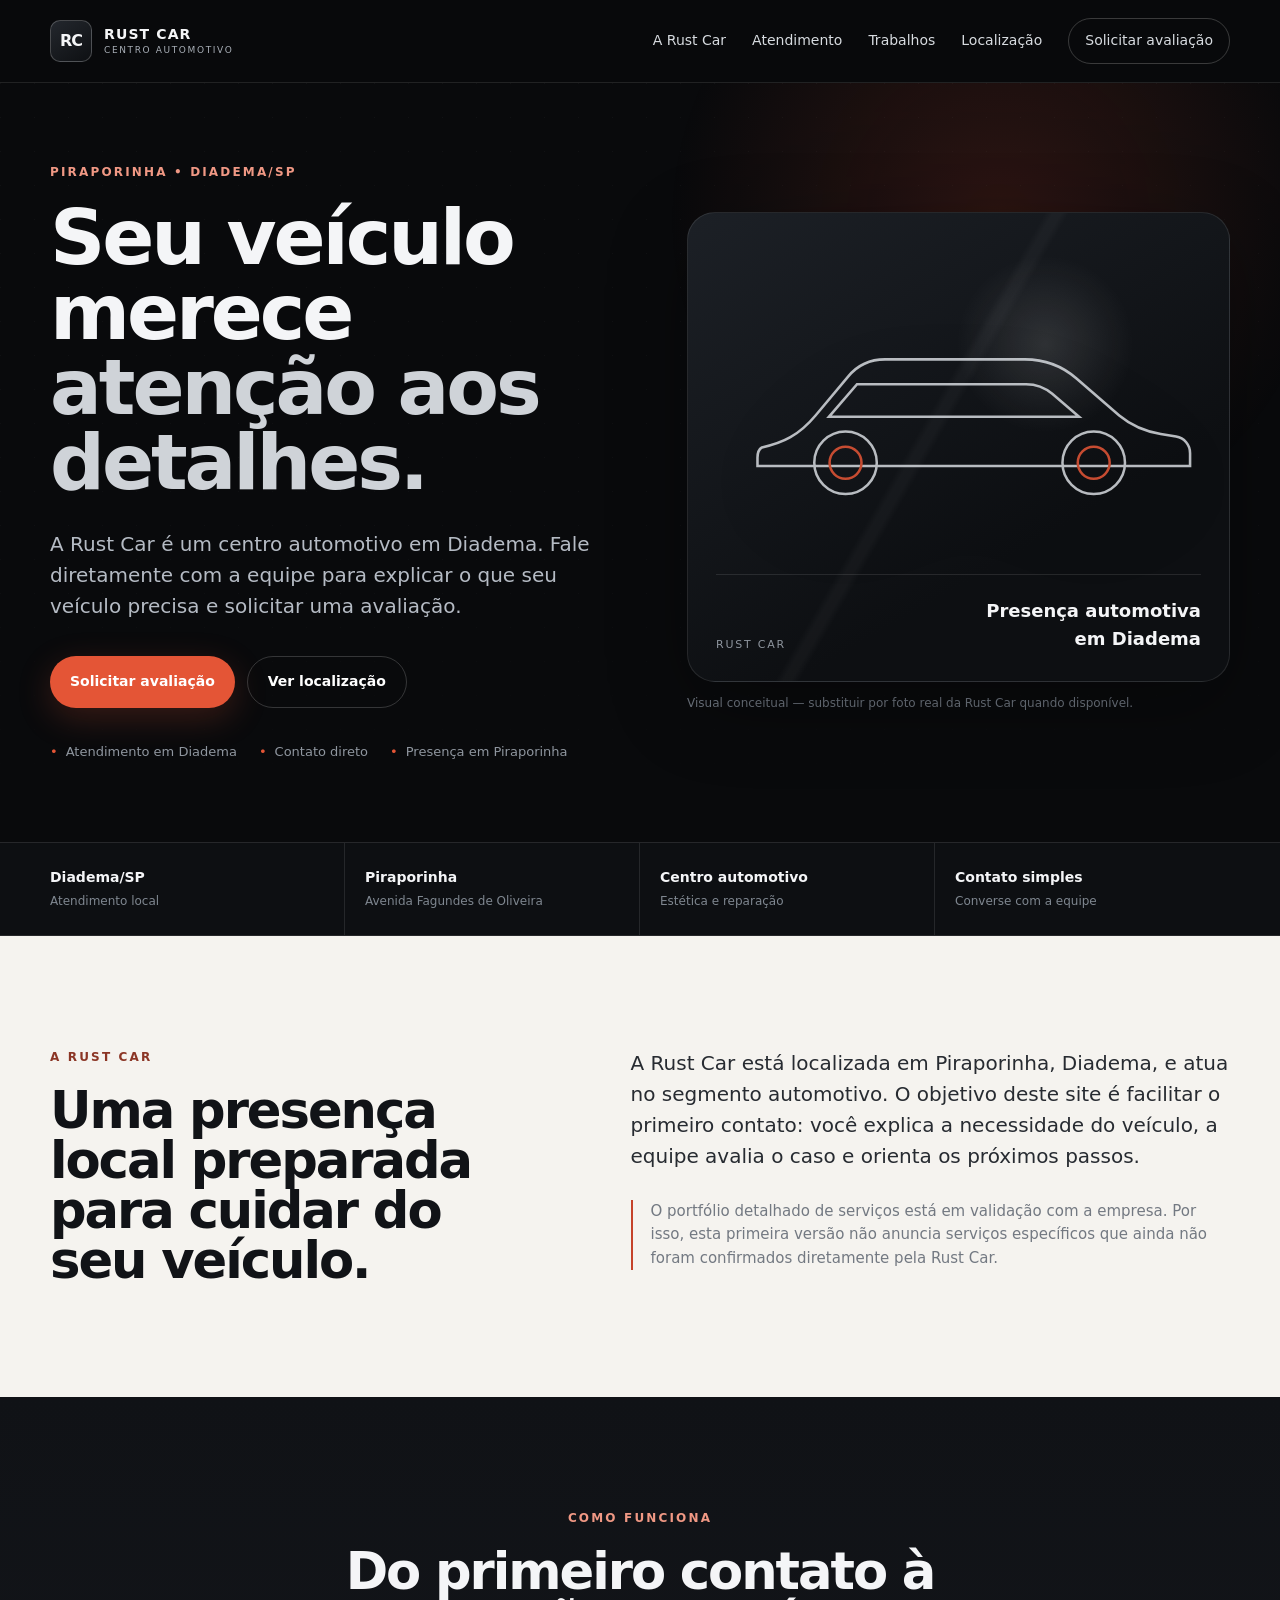
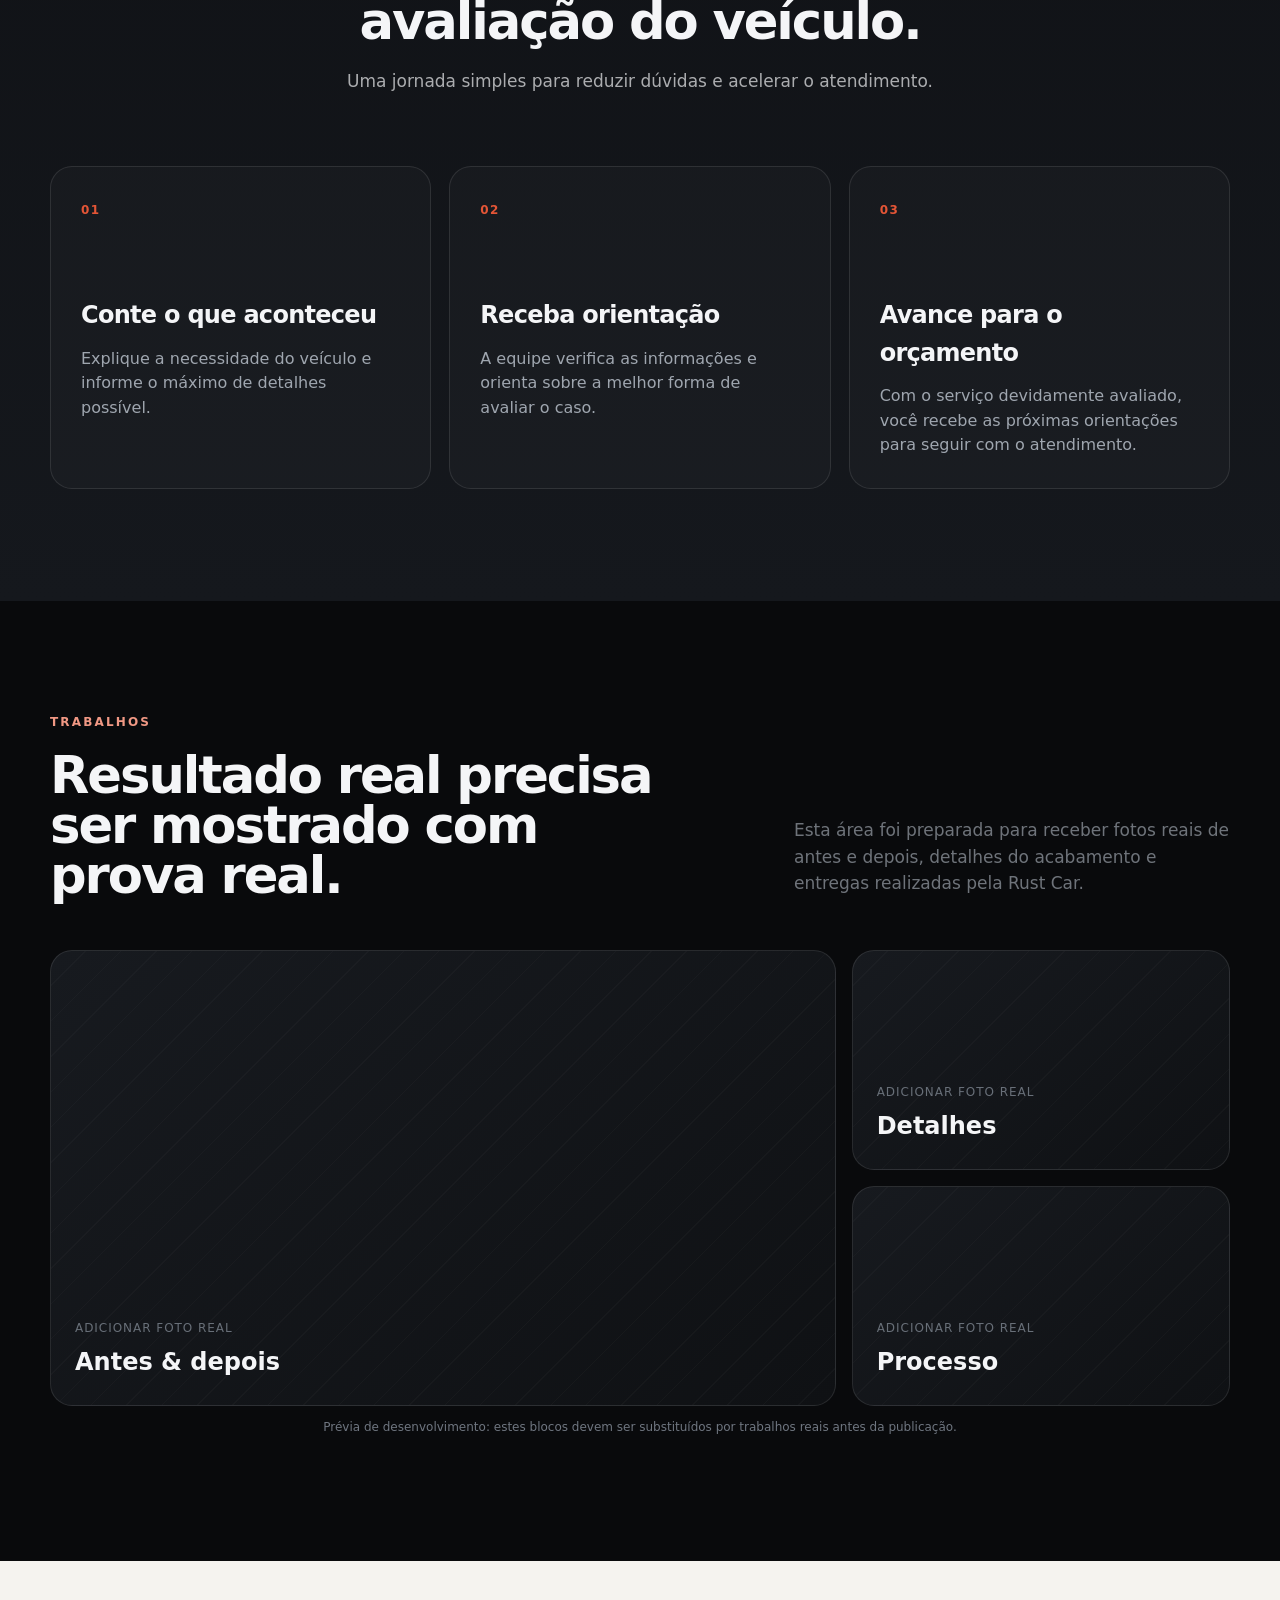
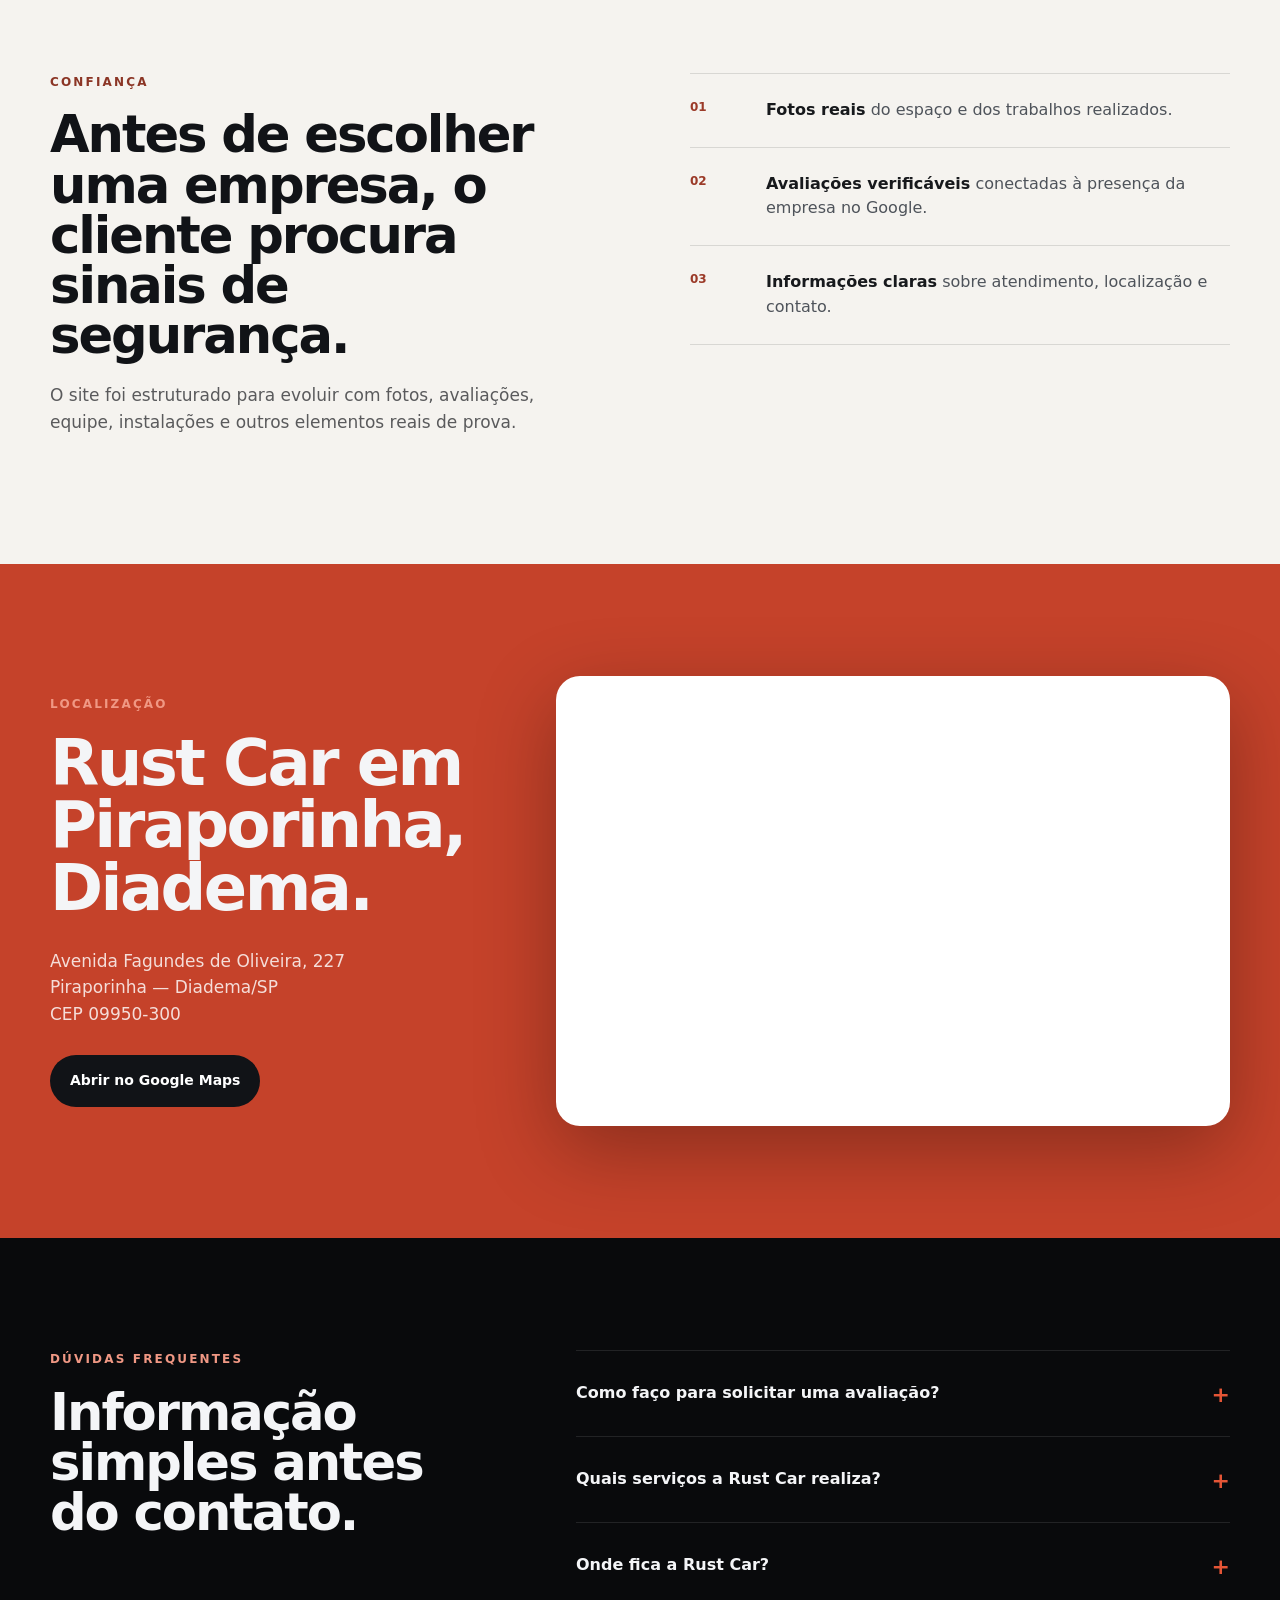
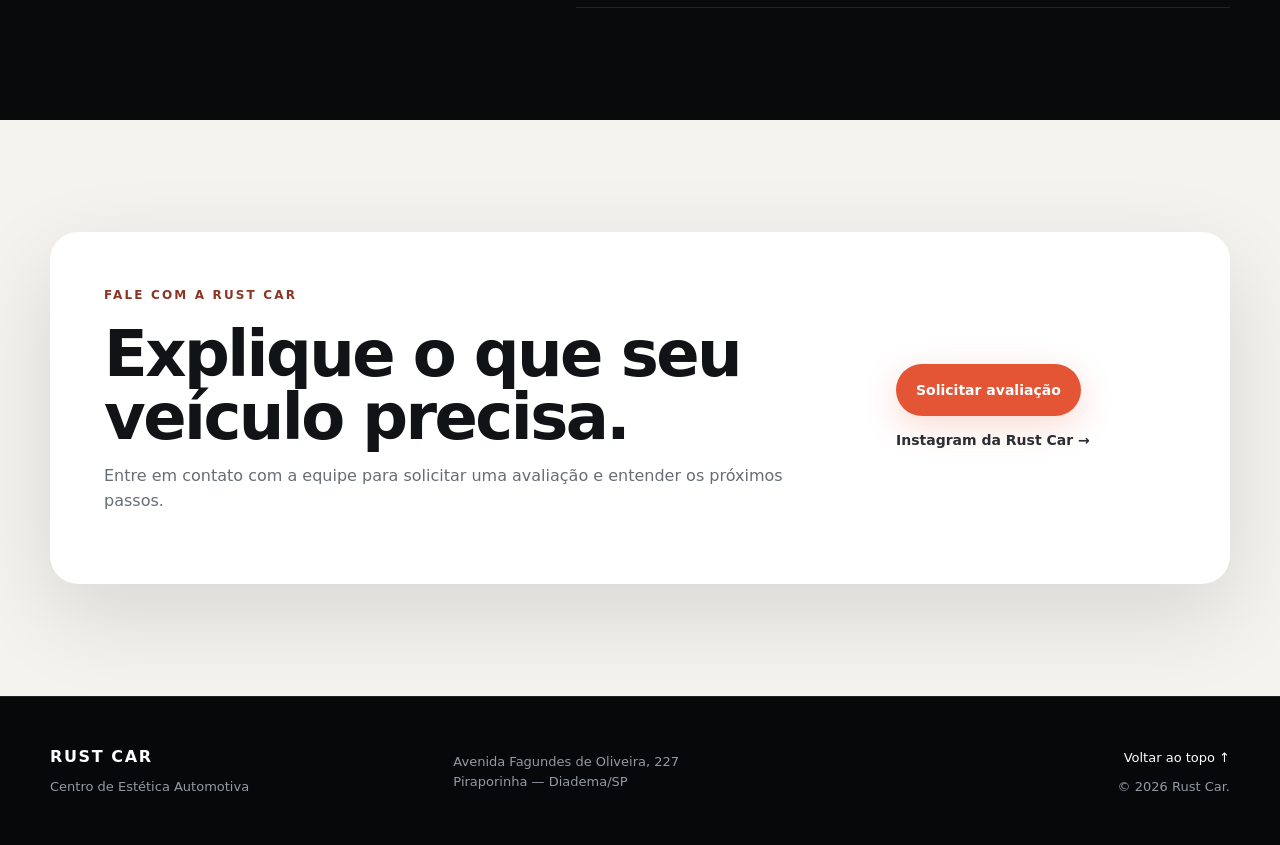
==== index.html @ c060131d "Add files via upload" ====
<!doctype html>
<html lang="pt-BR">
<head>
  <meta charset="utf-8" />
  <meta name="viewport" content="width=device-width, initial-scale=1" />
  <meta name="theme-color" content="#0a0b0d" />

  <title>Rust Car | Centro de Estética Automotiva em Diadema</title>
  <meta name="description" content="Rust Car — Centro de Estética Automotiva em Piraporinha, Diadema/SP. Conheça a empresa, veja a localização e fale com a equipe para avaliar seu veículo." />
  <meta name="robots" content="index,follow" />
  <meta name="author" content="Rust Car" />
  <link rel="canonical" href="https://SEU-DOMINIO-AQUI.com.br/" />

  <meta property="og:type" content="website" />
  <meta property="og:locale" content="pt_BR" />
  <meta property="og:title" content="Rust Car | Centro de Estética Automotiva em Diadema" />
  <meta property="og:description" content="Presença automotiva em Piraporinha, Diadema. Fale com a Rust Car para avaliar a necessidade do seu veículo." />
  <meta property="og:url" content="https://SEU-DOMINIO-AQUI.com.br/" />
  <meta property="og:image" content="https://SEU-DOMINIO-AQUI.com.br/assets/images/og-placeholder.svg" />

  <link rel="icon" href="assets/icons/favicon.svg" type="image/svg+xml" />
  <link rel="stylesheet" href="styles.css" />

  <script type="application/ld+json" id="business-schema">
  {
    "@context": "https://schema.org",
    "@type": "AutomotiveBusiness",
    "name": "Rust Car - Centro de Estética Automotiva",
    "address": {
      "@type": "PostalAddress",
      "streetAddress": "Avenida Fagundes de Oliveira, 227",
      "addressLocality": "Diadema",
      "addressRegion": "SP",
      "postalCode": "09950-300",
      "addressCountry": "BR"
    },
    "areaServed": "Diadema, SP",
    "sameAs": [
      "https://www.instagram.com/_rustcar/"
    ]
  }
  </script>
</head>
<body>
  <a class="skip-link" href="#conteudo">Ir para o conteúdo</a>

  <header class="site-header" id="topo">
    <div class="container header-inner">
      <a class="brand" href="#topo" aria-label="Rust Car — início">
        <span class="brand-mark" aria-hidden="true">RC</span>
        <span class="brand-copy">
          <strong>RUST CAR</strong>
          <small>CENTRO AUTOMOTIVO</small>
        </span>
      </a>

      <button class="menu-toggle" type="button" aria-expanded="false" aria-controls="main-nav" aria-label="Abrir menu">
        <span></span><span></span><span></span>
      </button>

      <nav class="main-nav" id="main-nav" aria-label="Navegação principal">
        <a href="#sobre">A Rust Car</a>
        <a href="#atendimento">Atendimento</a>
        <a href="#trabalhos">Trabalhos</a>
        <a href="#localizacao">Localização</a>
        <a class="nav-cta" href="#contato">Solicitar avaliação</a>
      </nav>
    </div>
  </header>

  <main id="conteudo">
    <section class="hero section-dark">
      <div class="hero-grid container">
        <div class="hero-copy reveal">
          <p class="eyebrow">PIRAPORINHA • DIADEMA/SP</p>
          <h1>Seu veículo merece <span>atenção aos detalhes.</span></h1>
          <p class="hero-lead">A Rust Car é um centro automotivo em Diadema. Fale diretamente com a equipe para explicar o que seu veículo precisa e solicitar uma avaliação.</p>

          <div class="hero-actions">
            <a class="btn btn-primary js-contact-link" href="#contato" data-track="hero_contact">Solicitar avaliação</a>
            <a class="btn btn-ghost" href="#localizacao">Ver localização</a>
          </div>

          <ul class="hero-points" aria-label="Destaques">
            <li>Atendimento em Diadema</li>
            <li>Contato direto</li>
            <li>Presença em Piraporinha</li>
          </ul>
        </div>

        <div class="hero-visual reveal" aria-label="Ilustração conceitual automotiva">
          <div class="visual-frame">
            <div class="car-line" aria-hidden="true">
              <svg viewBox="0 0 760 320" role="img" aria-label="Silhueta abstrata de automóvel">
                <path d="M72 206c33-7 58-19 84-50l51-61c14-17 35-27 58-27h219c31 0 57 9 81 30l67 58c18 15 41 25 65 29l24 4c13 2 22 13 22 26v20H65v-13c0-8 2-13 7-16Z"/>
                <path d="M221 107h265c16 0 29 5 41 15l42 36H177l44-51Z"/>
                <circle cx="203" cy="230" r="49"/><circle cx="592" cy="230" r="49"/>
                <circle class="wheel-inner" cx="203" cy="230" r="25"/><circle class="wheel-inner" cx="592" cy="230" r="25"/>
              </svg>
            </div>
            <div class="visual-caption">
              <span>RUST CAR</span>
              <strong>Presença automotiva em Diadema</strong>
            </div>
          </div>
          <span class="visual-note">Visual conceitual — substituir por foto real da Rust Car quando disponível.</span>
        </div>
      </div>
    </section>

    <section class="trust-bar" aria-label="Resumo da empresa">
      <div class="container trust-grid">
        <div><strong>Diadema/SP</strong><span>Atendimento local</span></div>
        <div><strong>Piraporinha</strong><span>Avenida Fagundes de Oliveira</span></div>
        <div><strong>Centro automotivo</strong><span>Estética e reparação</span></div>
        <div><strong>Contato simples</strong><span>Converse com a equipe</span></div>
      </div>
    </section>

    <section class="section section-light" id="sobre">
      <div class="container two-col">
        <div class="section-heading reveal">
          <p class="eyebrow dark">A RUST CAR</p>
          <h2>Uma presença local preparada para cuidar do seu veículo.</h2>
        </div>
        <div class="body-copy reveal">
          <p>A Rust Car está localizada em Piraporinha, Diadema, e atua no segmento automotivo. O objetivo deste site é facilitar o primeiro contato: você explica a necessidade do veículo, a equipe avalia o caso e orienta os próximos passos.</p>
          <p class="muted">O portfólio detalhado de serviços está em validação com a empresa. Por isso, esta primeira versão não anuncia serviços específicos que ainda não foram confirmados diretamente pela Rust Car.</p>
        </div>
      </div>
    </section>

    <section class="section section-metal" id="atendimento">
      <div class="container">
        <div class="section-heading centered reveal">
          <p class="eyebrow">COMO FUNCIONA</p>
          <h2>Do primeiro contato à avaliação do veículo.</h2>
          <p>Uma jornada simples para reduzir dúvidas e acelerar o atendimento.</p>
        </div>

        <div class="steps-grid">
          <article class="step-card reveal">
            <span class="step-number">01</span>
            <h3>Conte o que aconteceu</h3>
            <p>Explique a necessidade do veículo e informe o máximo de detalhes possível.</p>
          </article>
          <article class="step-card reveal">
            <span class="step-number">02</span>
            <h3>Receba orientação</h3>
            <p>A equipe verifica as informações e orienta sobre a melhor forma de avaliar o caso.</p>
          </article>
          <article class="step-card reveal">
            <span class="step-number">03</span>
            <h3>Avance para o orçamento</h3>
            <p>Com o serviço devidamente avaliado, você recebe as próximas orientações para seguir com o atendimento.</p>
          </article>
        </div>
      </div>
    </section>

    <section class="section section-dark portfolio-section" id="trabalhos">
      <div class="container">
        <div class="section-heading split reveal">
          <div>
            <p class="eyebrow">TRABALHOS</p>
            <h2>Resultado real precisa ser mostrado com prova real.</h2>
          </div>
          <p>Esta área foi preparada para receber fotos reais de antes e depois, detalhes do acabamento e entregas realizadas pela Rust Car.</p>
        </div>

        <div class="portfolio-grid preview-placeholders" aria-label="Espaços reservados para trabalhos reais">
          <article class="work-card work-card-large reveal"><span>Adicionar foto real</span><strong>Antes & depois</strong></article>
          <article class="work-card reveal"><span>Adicionar foto real</span><strong>Detalhes</strong></article>
          <article class="work-card reveal"><span>Adicionar foto real</span><strong>Processo</strong></article>
        </div>
        <p class="editor-note">Prévia de desenvolvimento: estes blocos devem ser substituídos por trabalhos reais antes da publicação.</p>
      </div>
    </section>

    <section class="section section-light confidence-section">
      <div class="container confidence-grid">
        <div class="section-heading reveal">
          <p class="eyebrow dark">CONFIANÇA</p>
          <h2>Antes de escolher uma empresa, o cliente procura sinais de segurança.</h2>
          <p>O site foi estruturado para evoluir com fotos, avaliações, equipe, instalações e outros elementos reais de prova.</p>
        </div>
        <div class="confidence-list reveal">
          <div><span>01</span><p><strong>Fotos reais</strong> do espaço e dos trabalhos realizados.</p></div>
          <div><span>02</span><p><strong>Avaliações verificáveis</strong> conectadas à presença da empresa no Google.</p></div>
          <div><span>03</span><p><strong>Informações claras</strong> sobre atendimento, localização e contato.</p></div>
        </div>
      </div>
    </section>

    <section class="section section-accent" id="localizacao">
      <div class="container location-grid">
        <div class="location-copy reveal">
          <p class="eyebrow">LOCALIZAÇÃO</p>
          <h2>Rust Car em Piraporinha, Diadema.</h2>
          <address>
            Avenida Fagundes de Oliveira, 227<br />
            Piraporinha — Diadema/SP<br />
            CEP 09950-300
          </address>
          <a class="btn btn-dark" href="https://www.google.com/maps/search/?api=1&query=Avenida+Fagundes+de+Oliveira+227+Piraporinha+Diadema+SP" target="_blank" rel="noopener noreferrer" data-track="maps_open">Abrir no Google Maps</a>
        </div>

        <div class="map-card reveal">
          <iframe
            title="Mapa da Rust Car em Diadema"
            src="https://www.google.com/maps?q=Avenida%20Fagundes%20de%20Oliveira%20227%20Piraporinha%20Diadema%20SP&output=embed"
            loading="lazy"
            referrerpolicy="no-referrer-when-downgrade"></iframe>
        </div>
      </div>
    </section>

    <section class="section section-dark faq-section" id="faq">
      <div class="container faq-grid">
        <div class="section-heading reveal">
          <p class="eyebrow">DÚVIDAS FREQUENTES</p>
          <h2>Informação simples antes do contato.</h2>
        </div>
        <div class="accordion reveal">
          <details>
            <summary>Como faço para solicitar uma avaliação?</summary>
            <p>Use o botão de contato do site. Assim que o WhatsApp oficial for validado e configurado, o botão abrirá uma conversa diretamente com a Rust Car.</p>
          </details>
          <details>
            <summary>Quais serviços a Rust Car realiza?</summary>
            <p>O portfólio detalhado ainda está sendo validado diretamente com a empresa. Fale com a equipe para confirmar se a necessidade do seu veículo é atendida.</p>
          </details>
          <details>
            <summary>Onde fica a Rust Car?</summary>
            <p>Na Avenida Fagundes de Oliveira, 227, Piraporinha, Diadema/SP.</p>
          </details>
        </div>
      </div>
    </section>

    <section class="section contact-section" id="contato">
      <div class="container contact-card reveal">
        <div>
          <p class="eyebrow dark">FALE COM A RUST CAR</p>
          <h2>Explique o que seu veículo precisa.</h2>
          <p>Entre em contato com a equipe para solicitar uma avaliação e entender os próximos passos.</p>
        </div>
        <div class="contact-actions">
          <a class="btn btn-primary js-contact-link" href="#contato" data-track="final_contact">Solicitar avaliação</a>
          <a class="text-link" href="https://www.instagram.com/_rustcar/" target="_blank" rel="noopener noreferrer" data-track="instagram_open">Instagram da Rust Car →</a>
          <p class="config-warning" id="contact-warning" hidden>WhatsApp ainda não configurado nesta versão. Adicione o número em <code>site-config.js</code>.</p>
        </div>
      </div>
    </section>
  </main>

  <footer class="site-footer">
    <div class="container footer-grid">
      <div>
        <strong>RUST CAR</strong>
        <p>Centro de Estética Automotiva</p>
      </div>
      <div>
        <p>Avenida Fagundes de Oliveira, 227<br />Piraporinha — Diadema/SP</p>
      </div>
      <div class="footer-right">
        <a href="#topo">Voltar ao topo ↑</a>
        <p>© <span id="current-year"></span> Rust Car.</p>
      </div>
    </div>
  </footer>

  <script src="site-config.js"></script>
  <script src="script.js"></script>
</body>
</html>
---- styles.css ----
:root {
  --bg: #090a0c;
  --bg-soft: #111317;
  --panel: #15181d;
  --panel-2: #1d2127;
  --text: #f4f5f7;
  --muted: #a9afb8;
  --light: #f5f3ef;
  --ink: #111317;
  --accent: #c5422a;
  --accent-strong: #e45536;
  --line: rgba(255, 255, 255, 0.1);
  --line-dark: rgba(10, 11, 13, 0.12);
  --max: 1180px;
  --radius: 22px;
  --shadow: 0 24px 80px rgba(0, 0, 0, 0.3);
}

* { box-sizing: border-box; }
html { scroll-behavior: smooth; }
body {
  margin: 0;
  background: var(--bg);
  color: var(--text);
  font-family: Inter, ui-sans-serif, system-ui, -apple-system, BlinkMacSystemFont, "Segoe UI", sans-serif;
  line-height: 1.55;
  -webkit-font-smoothing: antialiased;
}
body.menu-open { overflow: hidden; }
a { color: inherit; }
img, svg { display: block; max-width: 100%; }
button, input, textarea { font: inherit; }
.container { width: min(calc(100% - 40px), var(--max)); margin-inline: auto; }
.section { padding: 112px 0; }
.section-dark { background: var(--bg); }
.section-light { background: var(--light); color: var(--ink); }
.section-metal { background: linear-gradient(180deg, #101216 0%, #15181d 100%); }
.section-accent { background: var(--accent); }

.skip-link {
  position: fixed; left: 16px; top: -80px; z-index: 1000;
  background: #fff; color: #000; padding: 10px 14px; border-radius: 8px;
}
.skip-link:focus { top: 16px; }

.site-header {
  position: sticky; top: 0; z-index: 100;
  background: rgba(9, 10, 12, 0.82);
  backdrop-filter: blur(16px);
  border-bottom: 1px solid var(--line);
}
.header-inner { min-height: 82px; display: flex; align-items: center; justify-content: space-between; gap: 32px; }
.brand { display: inline-flex; align-items: center; gap: 12px; text-decoration: none; }
.brand-mark {
  width: 42px; height: 42px; border: 1px solid rgba(255,255,255,.22); border-radius: 10px;
  display: grid; place-items: center; font-weight: 900; letter-spacing: -0.06em;
  background: linear-gradient(145deg, #23272d, #0e1013);
}
.brand-copy { display: grid; line-height: 1.05; }
.brand-copy strong { letter-spacing: .08em; font-size: 14px; }
.brand-copy small { margin-top: 4px; color: var(--muted); font-size: 9px; letter-spacing: .18em; }
.main-nav { display: flex; align-items: center; gap: 26px; }
.main-nav a { text-decoration: none; color: #d7dbe0; font-size: 14px; }
.main-nav a:hover { color: #fff; }
.nav-cta { border: 1px solid rgba(255,255,255,.2); padding: 11px 16px; border-radius: 999px; }
.menu-toggle { display: none; width: 44px; height: 44px; border: 0; background: transparent; padding: 10px; }
.menu-toggle span { display: block; height: 2px; background: #fff; margin: 5px 0; border-radius: 99px; }

.hero { min-height: 720px; display: grid; align-items: center; position: relative; overflow: hidden; }
.hero::before {
  content: ""; position: absolute; inset: 0;
  background:
    radial-gradient(circle at 78% 18%, rgba(197,66,42,.2), transparent 28%),
    linear-gradient(120deg, rgba(255,255,255,.035) 1px, transparent 1px);
  background-size: auto, 34px 34px;
  mask-image: linear-gradient(to bottom, #000 0%, rgba(0,0,0,.7) 65%, transparent 100%);
}
.hero-grid { display: grid; grid-template-columns: 1.02fr .98fr; gap: 72px; align-items: center; position: relative; z-index: 1; padding-block: 80px; }
.eyebrow { margin: 0 0 18px; color: #f09884; font-size: 12px; font-weight: 800; letter-spacing: .18em; }
.eyebrow.dark { color: #8b3525; }
.hero h1, .section-heading h2, .contact-card h2 { margin: 0; font-weight: 780; letter-spacing: -.04em; line-height: .98; }
.hero h1 { font-size: clamp(48px, 6vw, 84px); max-width: 760px; }
.hero h1 span { color: #cfd3d8; }
.hero-lead { max-width: 650px; color: #b5bbc4; font-size: clamp(17px, 2vw, 20px); margin: 28px 0 0; }
.hero-actions { display: flex; gap: 12px; flex-wrap: wrap; margin-top: 34px; }
.btn {
  display: inline-flex; align-items: center; justify-content: center; min-height: 52px;
  padding: 0 20px; border-radius: 999px; text-decoration: none; font-weight: 760; font-size: 14px;
  transition: transform .18s ease, background .18s ease, border-color .18s ease;
}
.btn:hover { transform: translateY(-2px); }
.btn-primary { background: var(--accent-strong); color: #fff; box-shadow: 0 10px 34px rgba(228,85,54,.22); }
.btn-primary:hover { background: #ee6445; }
.btn-ghost { border: 1px solid rgba(255,255,255,.18); color: #fff; }
.btn-dark { background: #111317; color: #fff; }
.hero-points { list-style: none; padding: 0; margin: 34px 0 0; display: flex; flex-wrap: wrap; gap: 12px 22px; color: #8f969f; font-size: 13px; }
.hero-points li::before { content: "•"; color: var(--accent-strong); margin-right: 8px; }

.visual-frame {
  position: relative; min-height: 470px; border-radius: 28px; overflow: hidden;
  border: 1px solid rgba(255,255,255,.1); box-shadow: var(--shadow);
  background:
    radial-gradient(circle at 66% 28%, rgba(255,255,255,.12), transparent 18%),
    linear-gradient(150deg, #1c2026 0%, #0d0f12 68%);
}
.visual-frame::before {
  content: ""; position: absolute; inset: 0;
  background: linear-gradient(120deg, transparent 0 44%, rgba(255,255,255,.03) 45% 46%, transparent 47% 100%);
}
.car-line { position: absolute; inset: 52px 28px 110px; display: grid; place-items: center; opacity: .86; }
.car-line svg { width: 100%; filter: drop-shadow(0 30px 50px rgba(0,0,0,.38)); }
.car-line path, .car-line circle { fill: transparent; stroke: #d4d8dd; stroke-width: 4; }
.car-line .wheel-inner { stroke: var(--accent-strong); }
.visual-caption { position: absolute; left: 28px; right: 28px; bottom: 28px; display: flex; align-items: end; justify-content: space-between; gap: 24px; border-top: 1px solid var(--line); padding-top: 22px; }
.visual-caption span { color: #8e959e; font-size: 11px; letter-spacing: .16em; }
.visual-caption strong { font-size: 18px; max-width: 230px; text-align: right; }
.visual-note, .editor-note { display: block; margin-top: 12px; color: #6f7680; font-size: 12px; }
.editor-note { text-align: center; }

.trust-bar { background: #0d0f12; border-top: 1px solid var(--line); border-bottom: 1px solid var(--line); }
.trust-grid { display: grid; grid-template-columns: repeat(4,1fr); }
.trust-grid div { padding: 24px 20px; border-right: 1px solid var(--line); }
.trust-grid div:first-child { padding-left: 0; }
.trust-grid div:last-child { border-right: 0; }
.trust-grid strong, .trust-grid span { display: block; }
.trust-grid strong { font-size: 14px; }
.trust-grid span { margin-top: 4px; color: #7f8790; font-size: 12px; }

.two-col { display: grid; grid-template-columns: .9fr 1.1fr; gap: 90px; align-items: start; }
.section-heading h2 { font-size: clamp(38px, 4vw, 60px); max-width: 800px; }
.section-heading > p:last-child { color: inherit; opacity: .68; max-width: 680px; font-size: 17px; margin-top: 22px; }
.section-heading.centered { text-align: center; display: grid; justify-items: center; }
.section-heading.split { display: grid; grid-template-columns: 1.2fr .8fr; gap: 90px; align-items: end; }
.section-heading.split > p { color: #9ea5ae; max-width: 490px; margin: 0 0 4px; }
.body-copy { font-size: 20px; color: #272b31; }
.body-copy p { margin-top: 0; }
.body-copy .muted { color: #737982; font-size: 15px; border-left: 2px solid var(--accent); padding-left: 18px; margin-top: 28px; }

.steps-grid { display: grid; grid-template-columns: repeat(3,1fr); gap: 18px; margin-top: 54px; }
.step-card { min-height: 270px; padding: 30px; border: 1px solid var(--line); border-radius: var(--radius); background: rgba(255,255,255,.025); }
.step-number { color: var(--accent-strong); font-size: 12px; font-weight: 900; letter-spacing: .12em; }
.step-card h3 { font-size: 24px; margin: 76px 0 12px; letter-spacing: -.03em; }
.step-card p { color: #9fa6af; margin: 0; }

.portfolio-grid { margin-top: 50px; display: grid; grid-template-columns: 1.35fr .65fr; grid-template-rows: 220px 220px; gap: 16px; }
.work-card { position: relative; overflow: hidden; border-radius: 22px; border: 1px solid var(--line); background: linear-gradient(145deg,#171a1f,#0f1114); padding: 24px; display: flex; flex-direction: column; justify-content: flex-end; }
.work-card::before { content: ""; position: absolute; inset: 0; background: repeating-linear-gradient(135deg, transparent 0 24px, rgba(255,255,255,.025) 24px 25px); }
.work-card span, .work-card strong { position: relative; z-index: 1; }
.work-card span { color: #686f78; font-size: 12px; letter-spacing: .08em; text-transform: uppercase; }
.work-card strong { margin-top: 6px; font-size: 24px; }
.work-card-large { grid-row: 1 / span 2; }

.confidence-grid { display: grid; grid-template-columns: 1fr 1fr; gap: 100px; align-items: start; }
.confidence-list { display: grid; border-top: 1px solid var(--line-dark); }
.confidence-list div { display: grid; grid-template-columns: 60px 1fr; gap: 16px; padding: 24px 0; border-bottom: 1px solid var(--line-dark); align-items: start; }
.confidence-list span { color: #9b3a28; font-weight: 900; font-size: 12px; }
.confidence-list p { margin: 0; color: #4e535a; }
.confidence-list strong { color: #17191c; }

.location-grid { display: grid; grid-template-columns: .8fr 1.2fr; gap: 56px; align-items: center; }
.location-copy h2 { font-size: clamp(42px,5vw,68px); line-height: .98; letter-spacing: -.04em; margin: 0; max-width: 520px; }
.location-copy address { font-style: normal; font-size: 17px; margin: 28px 0; color: rgba(255,255,255,.82); }
.map-card { min-height: 450px; background: #fff; border-radius: 24px; overflow: hidden; box-shadow: var(--shadow); }
.map-card iframe { width: 100%; height: 450px; border: 0; display: block; filter: grayscale(1) contrast(1.05); }

.faq-grid { display: grid; grid-template-columns: .8fr 1.2fr; gap: 90px; }
.accordion { border-top: 1px solid var(--line); }
details { border-bottom: 1px solid var(--line); padding: 8px 0; }
summary { cursor: pointer; list-style: none; padding: 22px 42px 22px 0; font-weight: 760; position: relative; }
summary::-webkit-details-marker { display: none; }
summary::after { content: "+"; position: absolute; right: 0; top: 19px; color: var(--accent-strong); font-size: 22px; }
details[open] summary::after { content: "–"; }
details p { color: #9ca3ac; margin: 0; padding: 0 42px 22px 0; }

.contact-section { background: var(--light); color: var(--ink); }
.contact-card { display: grid; grid-template-columns: 1fr auto; gap: 70px; align-items: center; padding: 54px; border-radius: 28px; background: #fff; box-shadow: 0 30px 90px rgba(9,10,12,.12); }
.contact-card h2 { font-size: clamp(42px,5vw,70px); max-width: 680px; }
.contact-card p { color: #666d75; max-width: 700px; }
.contact-actions { min-width: 280px; display: grid; gap: 14px; justify-items: start; }
.text-link { color: #2a2d31; font-size: 14px; font-weight: 760; text-decoration: none; }
.config-warning { max-width: 340px !important; padding: 12px 14px; border-radius: 10px; background: #fff1d6; color: #6f4b00 !important; font-size: 12px; }
.config-warning code { font-size: 11px; }

.site-footer { background: #07080a; border-top: 1px solid var(--line); padding: 48px 0; color: #939aa3; }
.footer-grid { display: grid; grid-template-columns: 1fr 1fr 1fr; gap: 30px; }
.footer-grid strong { color: #fff; letter-spacing: .1em; }
.footer-grid p { margin: 7px 0 0; font-size: 13px; }
.footer-right { text-align: right; }
.footer-right a { color: #fff; text-decoration: none; font-size: 13px; }

.reveal { opacity: 0; transform: translateY(20px); transition: opacity .65s ease, transform .65s ease; }
.reveal.is-visible { opacity: 1; transform: translateY(0); }

@media (prefers-reduced-motion: reduce) {
  *, *::before, *::after { scroll-behavior: auto !important; transition: none !important; animation: none !important; }
  .reveal { opacity: 1; transform: none; }
}

@media (max-width: 980px) {
  .menu-toggle { display: block; }
  .main-nav {
    position: fixed; top: 82px; left: 0; right: 0; bottom: 0; background: rgba(9,10,12,.98);
    padding: 36px 24px; display: none; flex-direction: column; align-items: stretch; gap: 0;
  }
  .main-nav.is-open { display: flex; }
  .main-nav a { padding: 18px 0; border-bottom: 1px solid var(--line); font-size: 18px; }
  .nav-cta { border: 0; border-radius: 0; }
  .hero { min-height: auto; }
  .hero-grid, .two-col, .confidence-grid, .location-grid, .faq-grid, .contact-card { grid-template-columns: 1fr; }
  .hero-grid { gap: 48px; }
  .visual-frame { min-height: 400px; }
  .trust-grid { grid-template-columns: repeat(2,1fr); }
  .trust-grid div:nth-child(2) { border-right: 0; }
  .trust-grid div:nth-child(-n+2) { border-bottom: 1px solid var(--line); }
  .section-heading.split { grid-template-columns: 1fr; gap: 24px; }
  .steps-grid { grid-template-columns: 1fr; }
  .step-card { min-height: auto; }
  .step-card h3 { margin-top: 42px; }
  .location-grid, .confidence-grid, .faq-grid { gap: 50px; }
  .contact-actions { min-width: 0; }
  .footer-grid { grid-template-columns: 1fr 1fr; }
  .footer-right { grid-column: 1/-1; text-align: left; }
}

@media (max-width: 640px) {
  .container { width: min(calc(100% - 28px), var(--max)); }
  .section { padding: 82px 0; }
  .header-inner { min-height: 72px; }
  .main-nav { top: 72px; }
  .brand-copy small { display: none; }
  .hero-grid { padding-block: 58px 72px; }
  .hero h1 { font-size: clamp(44px, 13vw, 62px); }
  .hero-lead { font-size: 17px; }
  .hero-actions .btn { width: 100%; }
  .hero-points { display: grid; gap: 8px; }
  .visual-frame { min-height: 330px; }
  .car-line { inset: 46px 14px 110px; }
  .visual-caption { left: 18px; right: 18px; bottom: 18px; display: grid; }
  .visual-caption strong { text-align: left; }
  .trust-grid { grid-template-columns: 1fr; }
  .trust-grid div { padding: 18px 0; border-right: 0; border-bottom: 1px solid var(--line); }
  .trust-grid div:last-child { border-bottom: 0; }
  .portfolio-grid { grid-template-columns: 1fr; grid-template-rows: repeat(3,250px); }
  .work-card-large { grid-row: auto; }
  .map-card, .map-card iframe { min-height: 340px; height: 340px; }
  .contact-card { padding: 30px 22px; }
  .footer-grid { grid-template-columns: 1fr; }
  .footer-right { grid-column: auto; }
}
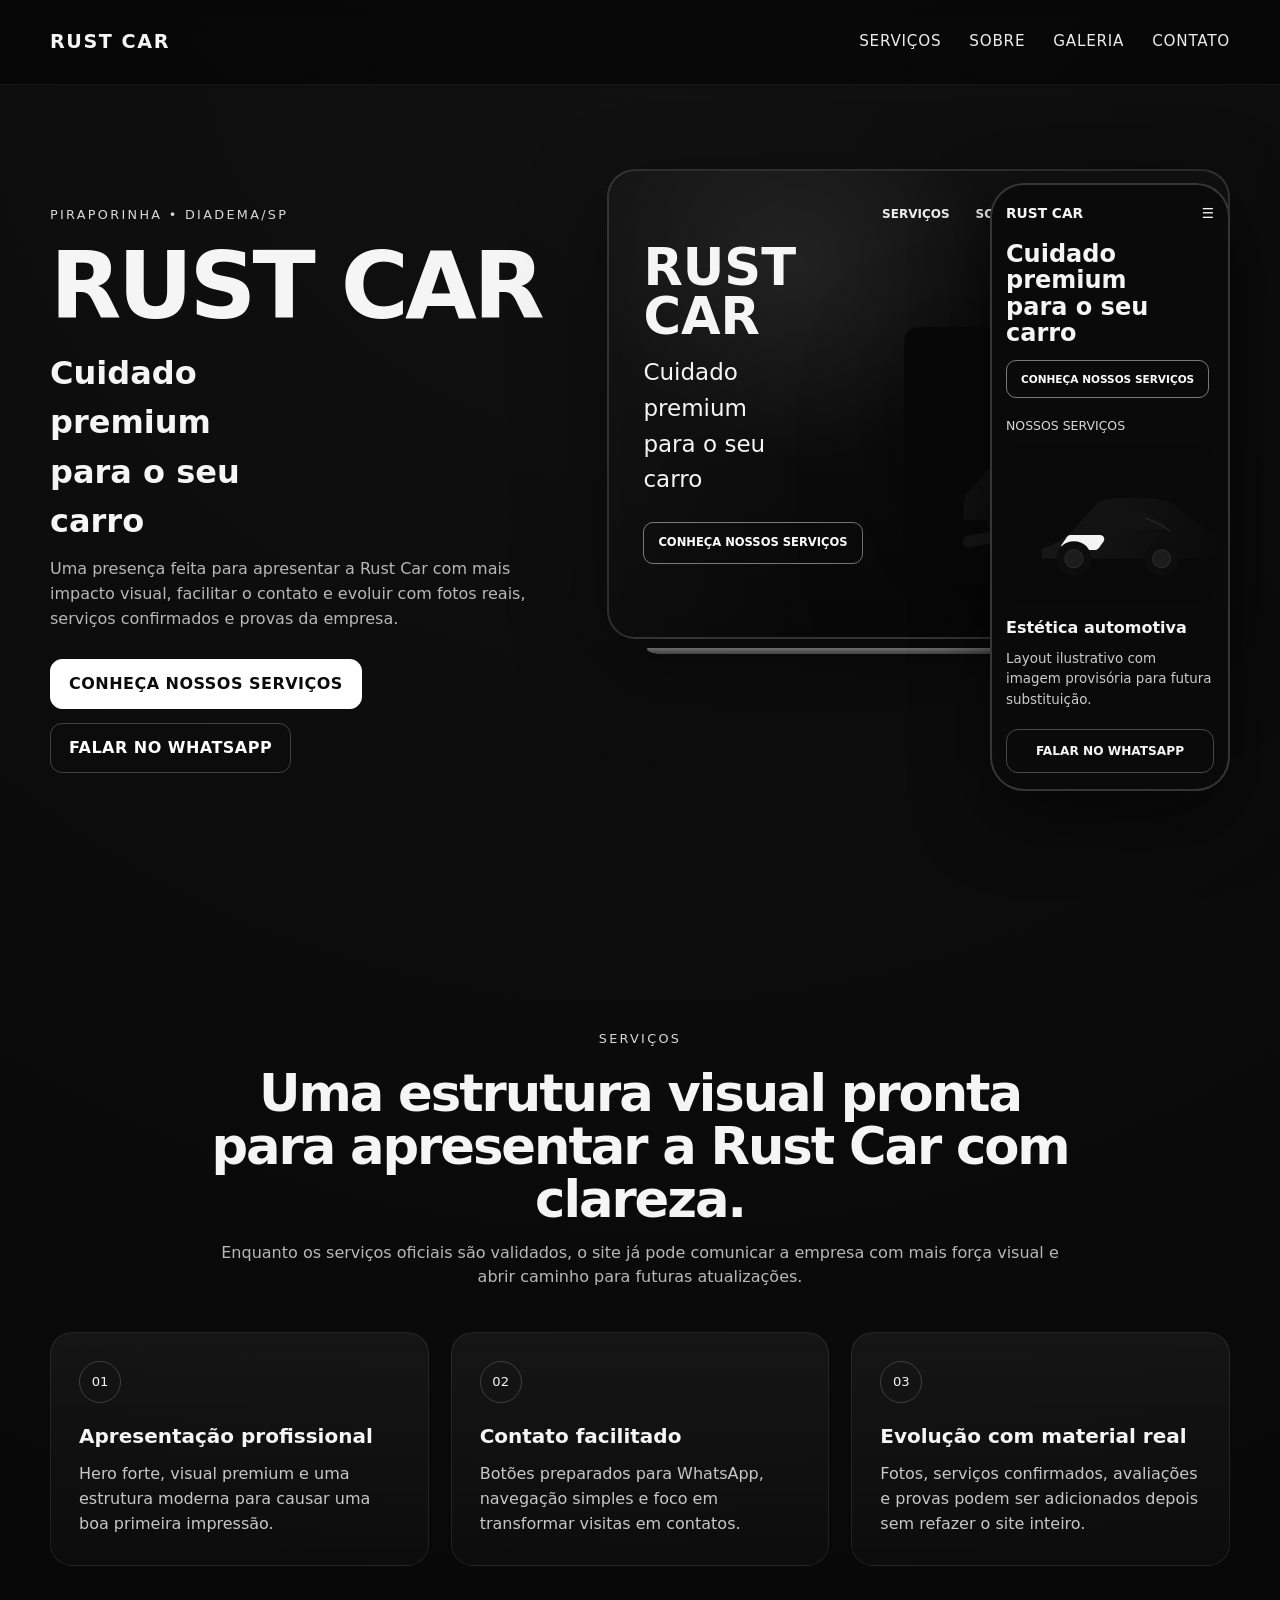
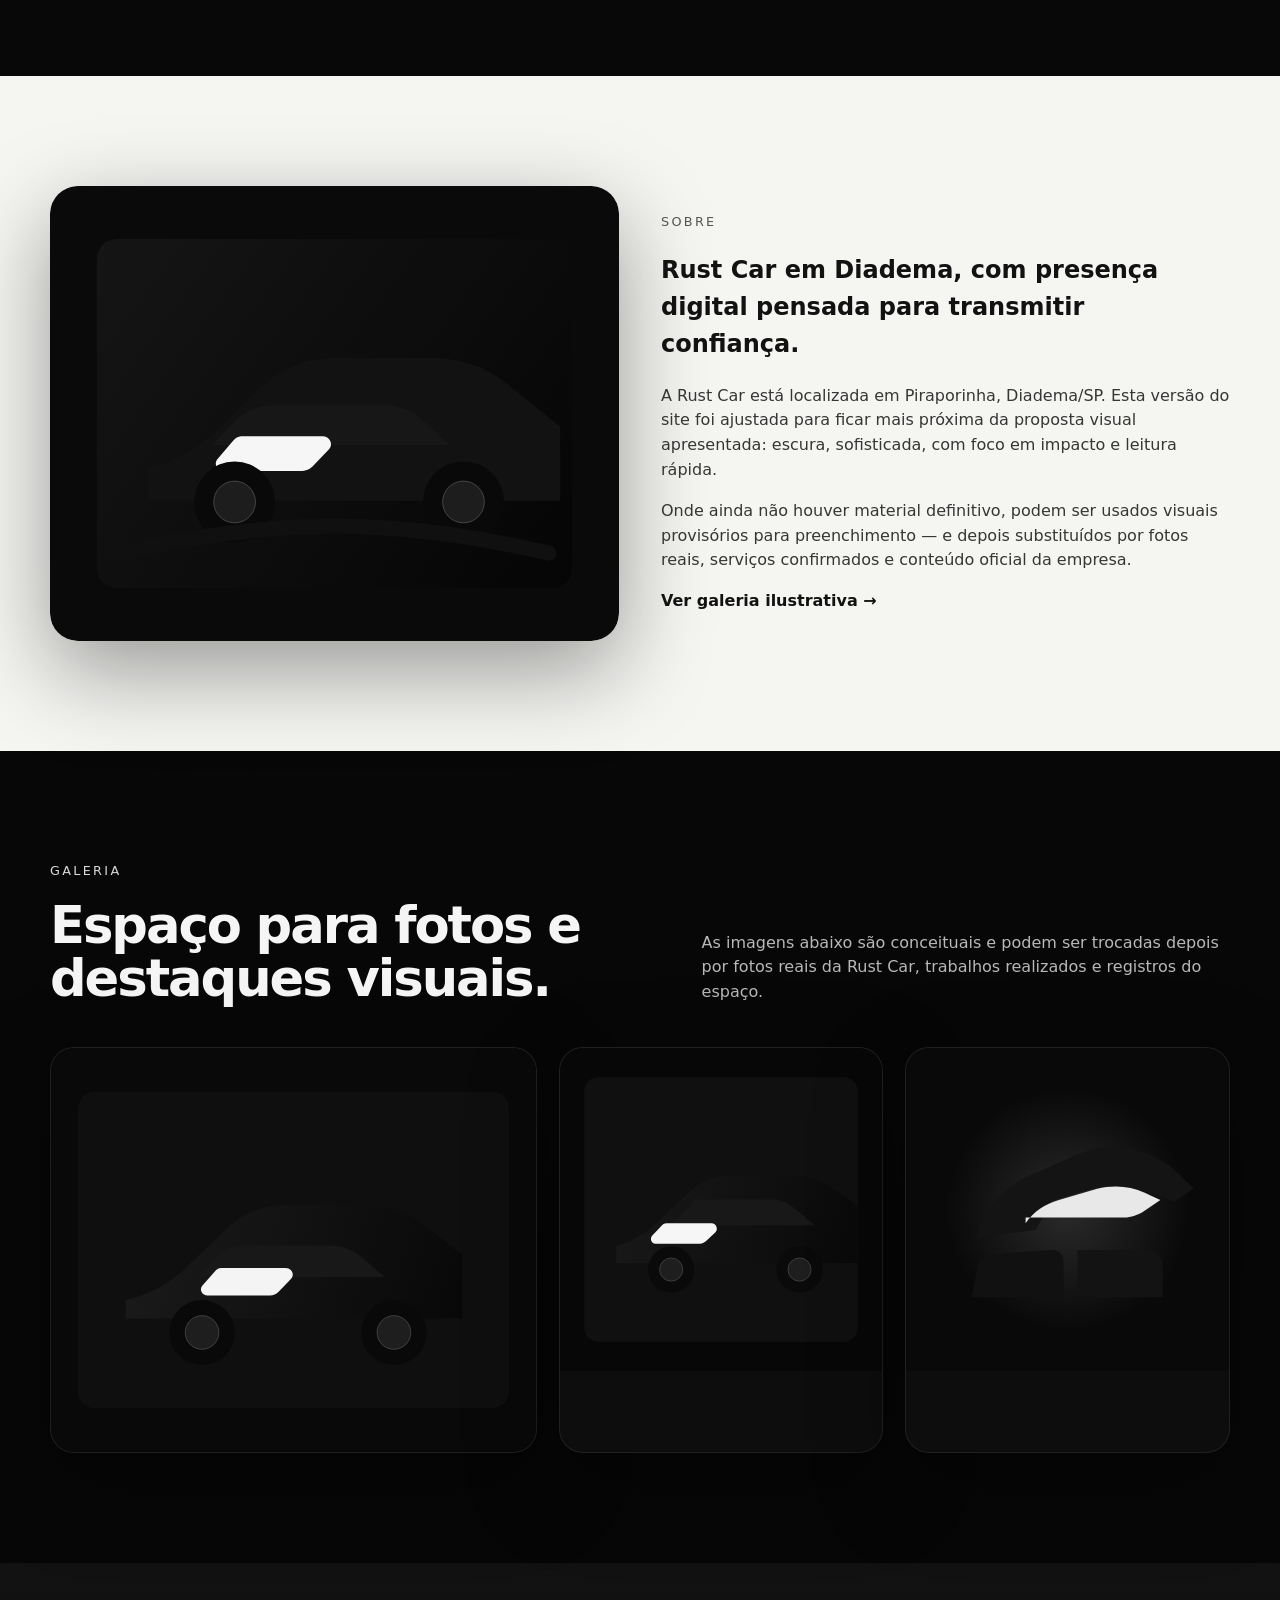
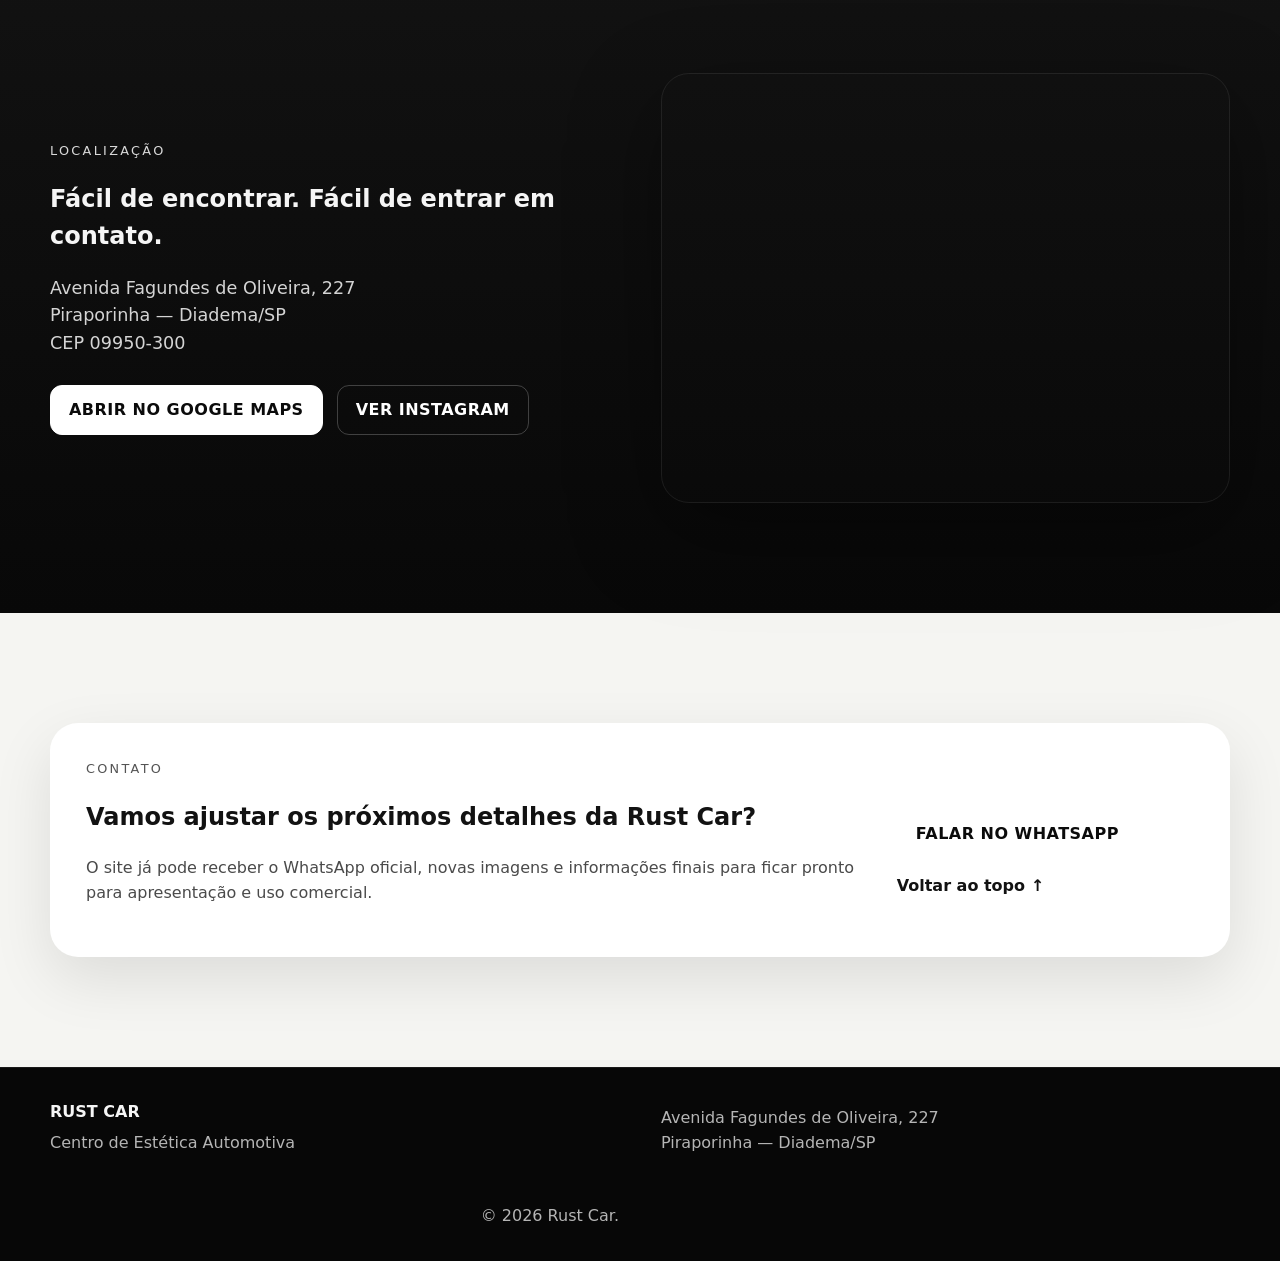
==== commit 1a6e69d6: "Add files via upload" ====
--- a/index.html
+++ b/index.html
@@ -3,20 +3,20 @@
 <head>
   <meta charset="utf-8" />
   <meta name="viewport" content="width=device-width, initial-scale=1" />
-  <meta name="theme-color" content="#0a0b0d" />
+  <meta name="theme-color" content="#060606" />
 
   <title>Rust Car | Centro de Estética Automotiva em Diadema</title>
-  <meta name="description" content="Rust Car — Centro de Estética Automotiva em Piraporinha, Diadema/SP. Conheça a empresa, veja a localização e fale com a equipe para avaliar seu veículo." />
+  <meta name="description" content="Rust Car — Centro de Estética Automotiva em Piraporinha, Diadema/SP. Conheça a empresa, veja a galeria e entre em contato para solicitar uma avaliação do seu veículo." />
   <meta name="robots" content="index,follow" />
   <meta name="author" content="Rust Car" />
-  <link rel="canonical" href="https://SEU-DOMINIO-AQUI.com.br/" />
+  <link rel="canonical" href="https://videdigital.github.io/RustCar/" />
 
   <meta property="og:type" content="website" />
   <meta property="og:locale" content="pt_BR" />
   <meta property="og:title" content="Rust Car | Centro de Estética Automotiva em Diadema" />
-  <meta property="og:description" content="Presença automotiva em Piraporinha, Diadema. Fale com a Rust Car para avaliar a necessidade do seu veículo." />
-  <meta property="og:url" content="https://SEU-DOMINIO-AQUI.com.br/" />
-  <meta property="og:image" content="https://SEU-DOMINIO-AQUI.com.br/assets/images/og-placeholder.svg" />
+  <meta property="og:description" content="Conheça a Rust Car, veja a localização e entre em contato para solicitar uma avaliação do seu veículo." />
+  <meta property="og:url" content="https://videdigital.github.io/RustCar/" />
+  <meta property="og:image" content="https://videdigital.github.io/RustCar/assets/images/og-placeholder.svg" />
 
   <link rel="icon" href="assets/icons/favicon.svg" type="image/svg+xml" />
   <link rel="stylesheet" href="styles.css" />
@@ -47,10 +47,8 @@
   <header class="site-header" id="topo">
     <div class="container header-inner">
       <a class="brand" href="#topo" aria-label="Rust Car — início">
-        <span class="brand-mark" aria-hidden="true">RC</span>
         <span class="brand-copy">
           <strong>RUST CAR</strong>
-          <small>CENTRO AUTOMOTIVO</small>
         </span>
       </a>
 
@@ -59,150 +57,158 @@
       </button>
 
       <nav class="main-nav" id="main-nav" aria-label="Navegação principal">
-        <a href="#sobre">A Rust Car</a>
-        <a href="#atendimento">Atendimento</a>
-        <a href="#trabalhos">Trabalhos</a>
-        <a href="#localizacao">Localização</a>
-        <a class="nav-cta" href="#contato">Solicitar avaliação</a>
+        <a href="#servicos">Serviços</a>
+        <a href="#sobre">Sobre</a>
+        <a href="#galeria">Galeria</a>
+        <a href="#contato">Contato</a>
       </nav>
     </div>
   </header>
 
   <main id="conteudo">
-    <section class="hero section-dark">
-      <div class="hero-grid container">
+    <section class="hero">
+      <div class="container hero-grid">
         <div class="hero-copy reveal">
           <p class="eyebrow">PIRAPORINHA • DIADEMA/SP</p>
-          <h1>Seu veículo merece <span>atenção aos detalhes.</span></h1>
-          <p class="hero-lead">A Rust Car é um centro automotivo em Diadema. Fale diretamente com a equipe para explicar o que seu veículo precisa e solicitar uma avaliação.</p>
+          <h1>RUST CAR</h1>
+          <p class="hero-tagline">Cuidado premium para o seu carro</p>
+          <p class="hero-lead">Uma presença feita para apresentar a Rust Car com mais impacto visual, facilitar o contato e evoluir com fotos reais, serviços confirmados e provas da empresa.</p>
 
           <div class="hero-actions">
-            <a class="btn btn-primary js-contact-link" href="#contato" data-track="hero_contact">Solicitar avaliação</a>
-            <a class="btn btn-ghost" href="#localizacao">Ver localização</a>
-          </div>
-
-          <ul class="hero-points" aria-label="Destaques">
-            <li>Atendimento em Diadema</li>
-            <li>Contato direto</li>
-            <li>Presença em Piraporinha</li>
-          </ul>
-        </div>
-
-        <div class="hero-visual reveal" aria-label="Ilustração conceitual automotiva">
-          <div class="visual-frame">
-            <div class="car-line" aria-hidden="true">
-              <svg viewBox="0 0 760 320" role="img" aria-label="Silhueta abstrata de automóvel">
-                <path d="M72 206c33-7 58-19 84-50l51-61c14-17 35-27 58-27h219c31 0 57 9 81 30l67 58c18 15 41 25 65 29l24 4c13 2 22 13 22 26v20H65v-13c0-8 2-13 7-16Z"/>
-                <path d="M221 107h265c16 0 29 5 41 15l42 36H177l44-51Z"/>
-                <circle cx="203" cy="230" r="49"/><circle cx="592" cy="230" r="49"/>
-                <circle class="wheel-inner" cx="203" cy="230" r="25"/><circle class="wheel-inner" cx="592" cy="230" r="25"/>
-              </svg>
+            <a class="btn btn-primary" href="#servicos">Conheça nossos serviços</a>
+            <a class="btn btn-secondary js-contact-link" href="#contato" data-track="hero_contact">Falar no WhatsApp</a>
+          </div>
+        </div>
+
+        <div class="hero-visual reveal" aria-label="Prévia visual do site">
+          <div class="laptop-mockup">
+            <div class="laptop-screen">
+              <div class="mockup-navbar">
+                <span>Serviços</span>
+                <span>Sobre</span>
+                <span>Galeria</span>
+                <span>Contato</span>
+              </div>
+
+              <div class="mockup-content">
+                <div class="mockup-copy">
+                  <h2>RUST CAR</h2>
+                  <p>Cuidado premium para o seu carro</p>
+                  <a class="mockup-btn" href="#servicos">Conheça nossos serviços</a>
+                </div>
+
+                <div class="mockup-image-frame">
+                  <img src="assets/images/hero-car-placeholder.svg" alt="Imagem conceitual automotiva" />
+                </div>
+              </div>
             </div>
-            <div class="visual-caption">
-              <span>RUST CAR</span>
-              <strong>Presença automotiva em Diadema</strong>
+            <div class="laptop-base"></div>
+          </div>
+
+          <div class="phone-mockup">
+            <div class="phone-screen">
+              <div class="phone-top">
+                <strong>RUST CAR</strong>
+                <span>☰</span>
+              </div>
+              <div class="phone-body">
+                <h3>Cuidado premium<br />para o seu carro</h3>
+                <a class="mockup-btn small" href="#servicos">Conheça nossos serviços</a>
+                <div class="phone-service-card">
+                  <p class="phone-label">Nossos serviços</p>
+                  <img src="assets/images/service-card-placeholder.svg" alt="Foto conceitual de veículo" />
+                  <strong>Estética automotiva</strong>
+                  <p>Layout ilustrativo com imagem provisória para futura substituição.</p>
+                </div>
+                <a class="phone-whatsapp js-contact-link" href="#contato" data-track="phone_contact">Falar no WhatsApp</a>
+              </div>
             </div>
           </div>
-          <span class="visual-note">Visual conceitual — substituir por foto real da Rust Car quando disponível.</span>
-        </div>
-      </div>
-    </section>
-
-    <section class="trust-bar" aria-label="Resumo da empresa">
-      <div class="container trust-grid">
-        <div><strong>Diadema/SP</strong><span>Atendimento local</span></div>
-        <div><strong>Piraporinha</strong><span>Avenida Fagundes de Oliveira</span></div>
-        <div><strong>Centro automotivo</strong><span>Estética e reparação</span></div>
-        <div><strong>Contato simples</strong><span>Converse com a equipe</span></div>
-      </div>
-    </section>
-
-    <section class="section section-light" id="sobre">
-      <div class="container two-col">
-        <div class="section-heading reveal">
-          <p class="eyebrow dark">A RUST CAR</p>
-          <h2>Uma presença local preparada para cuidar do seu veículo.</h2>
-        </div>
-        <div class="body-copy reveal">
-          <p>A Rust Car está localizada em Piraporinha, Diadema, e atua no segmento automotivo. O objetivo deste site é facilitar o primeiro contato: você explica a necessidade do veículo, a equipe avalia o caso e orienta os próximos passos.</p>
-          <p class="muted">O portfólio detalhado de serviços está em validação com a empresa. Por isso, esta primeira versão não anuncia serviços específicos que ainda não foram confirmados diretamente pela Rust Car.</p>
-        </div>
-      </div>
-    </section>
-
-    <section class="section section-metal" id="atendimento">
+        </div>
+      </div>
+    </section>
+
+    <section class="section section-dark" id="servicos">
       <div class="container">
         <div class="section-heading centered reveal">
-          <p class="eyebrow">COMO FUNCIONA</p>
-          <h2>Do primeiro contato à avaliação do veículo.</h2>
-          <p>Uma jornada simples para reduzir dúvidas e acelerar o atendimento.</p>
-        </div>
-
-        <div class="steps-grid">
-          <article class="step-card reveal">
-            <span class="step-number">01</span>
-            <h3>Conte o que aconteceu</h3>
-            <p>Explique a necessidade do veículo e informe o máximo de detalhes possível.</p>
-          </article>
-          <article class="step-card reveal">
-            <span class="step-number">02</span>
-            <h3>Receba orientação</h3>
-            <p>A equipe verifica as informações e orienta sobre a melhor forma de avaliar o caso.</p>
-          </article>
-          <article class="step-card reveal">
-            <span class="step-number">03</span>
-            <h3>Avance para o orçamento</h3>
-            <p>Com o serviço devidamente avaliado, você recebe as próximas orientações para seguir com o atendimento.</p>
-          </article>
-        </div>
-      </div>
-    </section>
-
-    <section class="section section-dark portfolio-section" id="trabalhos">
+          <p class="eyebrow">SERVIÇOS</p>
+          <h2>Uma estrutura visual pronta para apresentar a Rust Car com clareza.</h2>
+          <p>Enquanto os serviços oficiais são validados, o site já pode comunicar a empresa com mais força visual e abrir caminho para futuras atualizações.</p>
+        </div>
+
+        <div class="cards-grid">
+          <article class="info-card reveal">
+            <span class="card-number">01</span>
+            <h3>Apresentação profissional</h3>
+            <p>Hero forte, visual premium e uma estrutura moderna para causar uma boa primeira impressão.</p>
+          </article>
+          <article class="info-card reveal">
+            <span class="card-number">02</span>
+            <h3>Contato facilitado</h3>
+            <p>Botões preparados para WhatsApp, navegação simples e foco em transformar visitas em contatos.</p>
+          </article>
+          <article class="info-card reveal">
+            <span class="card-number">03</span>
+            <h3>Evolução com material real</h3>
+            <p>Fotos, serviços confirmados, avaliações e provas podem ser adicionados depois sem refazer o site inteiro.</p>
+          </article>
+        </div>
+      </div>
+    </section>
+
+    <section class="section section-light" id="sobre">
+      <div class="container about-grid">
+        <div class="about-image reveal">
+          <img src="assets/images/about-car-placeholder.svg" alt="Imagem conceitual automotiva para a seção sobre" />
+        </div>
+        <div class="about-copy reveal">
+          <p class="eyebrow dark">SOBRE</p>
+          <h2>Rust Car em Diadema, com presença digital pensada para transmitir confiança.</h2>
+          <p>A Rust Car está localizada em Piraporinha, Diadema/SP. Esta versão do site foi ajustada para ficar mais próxima da proposta visual apresentada: escura, sofisticada, com foco em impacto e leitura rápida.</p>
+          <p>Onde ainda não houver material definitivo, podem ser usados visuais provisórios para preenchimento — e depois substituídos por fotos reais, serviços confirmados e conteúdo oficial da empresa.</p>
+          <a class="text-link" href="#galeria">Ver galeria ilustrativa →</a>
+        </div>
+      </div>
+    </section>
+
+    <section class="section section-dark" id="galeria">
       <div class="container">
         <div class="section-heading split reveal">
           <div>
-            <p class="eyebrow">TRABALHOS</p>
-            <h2>Resultado real precisa ser mostrado com prova real.</h2>
-          </div>
-          <p>Esta área foi preparada para receber fotos reais de antes e depois, detalhes do acabamento e entregas realizadas pela Rust Car.</p>
-        </div>
-
-        <div class="portfolio-grid preview-placeholders" aria-label="Espaços reservados para trabalhos reais">
-          <article class="work-card work-card-large reveal"><span>Adicionar foto real</span><strong>Antes & depois</strong></article>
-          <article class="work-card reveal"><span>Adicionar foto real</span><strong>Detalhes</strong></article>
-          <article class="work-card reveal"><span>Adicionar foto real</span><strong>Processo</strong></article>
-        </div>
-        <p class="editor-note">Prévia de desenvolvimento: estes blocos devem ser substituídos por trabalhos reais antes da publicação.</p>
-      </div>
-    </section>
-
-    <section class="section section-light confidence-section">
-      <div class="container confidence-grid">
-        <div class="section-heading reveal">
-          <p class="eyebrow dark">CONFIANÇA</p>
-          <h2>Antes de escolher uma empresa, o cliente procura sinais de segurança.</h2>
-          <p>O site foi estruturado para evoluir com fotos, avaliações, equipe, instalações e outros elementos reais de prova.</p>
-        </div>
-        <div class="confidence-list reveal">
-          <div><span>01</span><p><strong>Fotos reais</strong> do espaço e dos trabalhos realizados.</p></div>
-          <div><span>02</span><p><strong>Avaliações verificáveis</strong> conectadas à presença da empresa no Google.</p></div>
-          <div><span>03</span><p><strong>Informações claras</strong> sobre atendimento, localização e contato.</p></div>
-        </div>
-      </div>
-    </section>
-
-    <section class="section section-accent" id="localizacao">
+            <p class="eyebrow">GALERIA</p>
+            <h2>Espaço para fotos e destaques visuais.</h2>
+          </div>
+          <p>As imagens abaixo são conceituais e podem ser trocadas depois por fotos reais da Rust Car, trabalhos realizados e registros do espaço.</p>
+        </div>
+
+        <div class="gallery-grid">
+          <article class="gallery-card gallery-large reveal">
+            <img src="assets/images/gallery-01-placeholder.svg" alt="Imagem conceitual de veículo" />
+          </article>
+          <article class="gallery-card reveal">
+            <img src="assets/images/gallery-02-placeholder.svg" alt="Imagem conceitual de acabamento automotivo" />
+          </article>
+          <article class="gallery-card reveal">
+            <img src="assets/images/gallery-03-placeholder.svg" alt="Imagem conceitual de detalhes automotivos" />
+          </article>
+        </div>
+      </div>
+    </section>
+
+    <section class="section section-location">
       <div class="container location-grid">
         <div class="location-copy reveal">
           <p class="eyebrow">LOCALIZAÇÃO</p>
-          <h2>Rust Car em Piraporinha, Diadema.</h2>
+          <h2>Fácil de encontrar. Fácil de entrar em contato.</h2>
           <address>
             Avenida Fagundes de Oliveira, 227<br />
             Piraporinha — Diadema/SP<br />
             CEP 09950-300
           </address>
-          <a class="btn btn-dark" href="https://www.google.com/maps/search/?api=1&query=Avenida+Fagundes+de+Oliveira+227+Piraporinha+Diadema+SP" target="_blank" rel="noopener noreferrer" data-track="maps_open">Abrir no Google Maps</a>
+          <div class="location-actions">
+            <a class="btn btn-primary" href="https://www.google.com/maps/search/?api=1&query=Avenida+Fagundes+de+Oliveira+227+Piraporinha+Diadema+SP" target="_blank" rel="noopener noreferrer" data-track="maps_open">Abrir no Google Maps</a>
+            <a class="btn btn-secondary" href="https://www.instagram.com/_rustcar/" target="_blank" rel="noopener noreferrer" data-track="instagram_open">Ver Instagram</a>
+          </div>
         </div>
 
         <div class="map-card reveal">
@@ -215,40 +221,16 @@
       </div>
     </section>
 
-    <section class="section section-dark faq-section" id="faq">
-      <div class="container faq-grid">
-        <div class="section-heading reveal">
-          <p class="eyebrow">DÚVIDAS FREQUENTES</p>
-          <h2>Informação simples antes do contato.</h2>
-        </div>
-        <div class="accordion reveal">
-          <details>
-            <summary>Como faço para solicitar uma avaliação?</summary>
-            <p>Use o botão de contato do site. Assim que o WhatsApp oficial for validado e configurado, o botão abrirá uma conversa diretamente com a Rust Car.</p>
-          </details>
-          <details>
-            <summary>Quais serviços a Rust Car realiza?</summary>
-            <p>O portfólio detalhado ainda está sendo validado diretamente com a empresa. Fale com a equipe para confirmar se a necessidade do seu veículo é atendida.</p>
-          </details>
-          <details>
-            <summary>Onde fica a Rust Car?</summary>
-            <p>Na Avenida Fagundes de Oliveira, 227, Piraporinha, Diadema/SP.</p>
-          </details>
-        </div>
-      </div>
-    </section>
-
     <section class="section contact-section" id="contato">
       <div class="container contact-card reveal">
         <div>
-          <p class="eyebrow dark">FALE COM A RUST CAR</p>
-          <h2>Explique o que seu veículo precisa.</h2>
-          <p>Entre em contato com a equipe para solicitar uma avaliação e entender os próximos passos.</p>
+          <p class="eyebrow dark">CONTATO</p>
+          <h2>Vamos ajustar os próximos detalhes da Rust Car?</h2>
+          <p>O site já pode receber o WhatsApp oficial, novas imagens e informações finais para ficar pronto para apresentação e uso comercial.</p>
         </div>
         <div class="contact-actions">
-          <a class="btn btn-primary js-contact-link" href="#contato" data-track="final_contact">Solicitar avaliação</a>
-          <a class="text-link" href="https://www.instagram.com/_rustcar/" target="_blank" rel="noopener noreferrer" data-track="instagram_open">Instagram da Rust Car →</a>
-          <p class="config-warning" id="contact-warning" hidden>WhatsApp ainda não configurado nesta versão. Adicione o número em <code>site-config.js</code>.</p>
+          <a class="btn btn-primary js-contact-link" href="#contato" data-track="final_contact">Falar no WhatsApp</a>
+          <a class="text-link" href="#topo">Voltar ao topo ↑</a>
         </div>
       </div>
     </section>
@@ -264,7 +246,6 @@
         <p>Avenida Fagundes de Oliveira, 227<br />Piraporinha — Diadema/SP</p>
       </div>
       <div class="footer-right">
-        <a href="#topo">Voltar ao topo ↑</a>
         <p>© <span id="current-year"></span> Rust Car.</p>
       </div>
     </div>
--- a/styles.css
+++ b/styles.css
@@ -1,249 +1,596 @@
 :root {
-  --bg: #090a0c;
-  --bg-soft: #111317;
-  --panel: #15181d;
-  --panel-2: #1d2127;
-  --text: #f4f5f7;
-  --muted: #a9afb8;
-  --light: #f5f3ef;
-  --ink: #111317;
-  --accent: #c5422a;
-  --accent-strong: #e45536;
-  --line: rgba(255, 255, 255, 0.1);
-  --line-dark: rgba(10, 11, 13, 0.12);
+  --bg: #060606;
+  --bg-soft: #0d0d0d;
+  --panel: #111111;
+  --panel-2: #171717;
+  --text: #f5f5f5;
+  --muted: #b8b8b8;
+  --line: rgba(255,255,255,.1);
+  --accent: #ffffff;
   --max: 1180px;
-  --radius: 22px;
-  --shadow: 0 24px 80px rgba(0, 0, 0, 0.3);
+  --radius: 26px;
+  --shadow: 0 30px 90px rgba(0,0,0,.38);
 }
 
 * { box-sizing: border-box; }
 html { scroll-behavior: smooth; }
 body {
   margin: 0;
-  background: var(--bg);
+  background: radial-gradient(circle at top, #111 0%, #080808 36%, #050505 100%);
   color: var(--text);
   font-family: Inter, ui-sans-serif, system-ui, -apple-system, BlinkMacSystemFont, "Segoe UI", sans-serif;
   line-height: 1.55;
   -webkit-font-smoothing: antialiased;
 }
 body.menu-open { overflow: hidden; }
-a { color: inherit; }
-img, svg { display: block; max-width: 100%; }
+a { color: inherit; text-decoration: none; }
+img { display: block; width: 100%; }
 button, input, textarea { font: inherit; }
 .container { width: min(calc(100% - 40px), var(--max)); margin-inline: auto; }
-.section { padding: 112px 0; }
-.section-dark { background: var(--bg); }
-.section-light { background: var(--light); color: var(--ink); }
-.section-metal { background: linear-gradient(180deg, #101216 0%, #15181d 100%); }
-.section-accent { background: var(--accent); }
+.section { padding: 110px 0; }
+.section-dark { background: transparent; }
+.section-light {
+  background: #f5f5f2;
+  color: #121212;
+}
+.section-location {
+  background: linear-gradient(180deg, rgba(18,18,18,.98), rgba(8,8,8,1));
+}
 
 .skip-link {
-  position: fixed; left: 16px; top: -80px; z-index: 1000;
-  background: #fff; color: #000; padding: 10px 14px; border-radius: 8px;
-}
-.skip-link:focus { top: 16px; }
+  position: fixed;
+  left: -999px;
+  top: 0;
+  z-index: 100;
+}
+.skip-link:focus {
+  left: 12px;
+  top: 12px;
+  background: #fff;
+  color: #000;
+  padding: 10px 14px;
+  border-radius: 10px;
+}
 
 .site-header {
-  position: sticky; top: 0; z-index: 100;
-  background: rgba(9, 10, 12, 0.82);
+  position: sticky;
+  top: 0;
+  z-index: 90;
   backdrop-filter: blur(16px);
-  border-bottom: 1px solid var(--line);
-}
-.header-inner { min-height: 82px; display: flex; align-items: center; justify-content: space-between; gap: 32px; }
-.brand { display: inline-flex; align-items: center; gap: 12px; text-decoration: none; }
-.brand-mark {
-  width: 42px; height: 42px; border: 1px solid rgba(255,255,255,.22); border-radius: 10px;
-  display: grid; place-items: center; font-weight: 900; letter-spacing: -0.06em;
-  background: linear-gradient(145deg, #23272d, #0e1013);
-}
-.brand-copy { display: grid; line-height: 1.05; }
-.brand-copy strong { letter-spacing: .08em; font-size: 14px; }
-.brand-copy small { margin-top: 4px; color: var(--muted); font-size: 9px; letter-spacing: .18em; }
-.main-nav { display: flex; align-items: center; gap: 26px; }
-.main-nav a { text-decoration: none; color: #d7dbe0; font-size: 14px; }
-.main-nav a:hover { color: #fff; }
-.nav-cta { border: 1px solid rgba(255,255,255,.2); padding: 11px 16px; border-radius: 999px; }
-.menu-toggle { display: none; width: 44px; height: 44px; border: 0; background: transparent; padding: 10px; }
-.menu-toggle span { display: block; height: 2px; background: #fff; margin: 5px 0; border-radius: 99px; }
-
-.hero { min-height: 720px; display: grid; align-items: center; position: relative; overflow: hidden; }
-.hero::before {
-  content: ""; position: absolute; inset: 0;
-  background:
-    radial-gradient(circle at 78% 18%, rgba(197,66,42,.2), transparent 28%),
-    linear-gradient(120deg, rgba(255,255,255,.035) 1px, transparent 1px);
-  background-size: auto, 34px 34px;
-  mask-image: linear-gradient(to bottom, #000 0%, rgba(0,0,0,.7) 65%, transparent 100%);
-}
-.hero-grid { display: grid; grid-template-columns: 1.02fr .98fr; gap: 72px; align-items: center; position: relative; z-index: 1; padding-block: 80px; }
-.eyebrow { margin: 0 0 18px; color: #f09884; font-size: 12px; font-weight: 800; letter-spacing: .18em; }
-.eyebrow.dark { color: #8b3525; }
-.hero h1, .section-heading h2, .contact-card h2 { margin: 0; font-weight: 780; letter-spacing: -.04em; line-height: .98; }
-.hero h1 { font-size: clamp(48px, 6vw, 84px); max-width: 760px; }
-.hero h1 span { color: #cfd3d8; }
-.hero-lead { max-width: 650px; color: #b5bbc4; font-size: clamp(17px, 2vw, 20px); margin: 28px 0 0; }
-.hero-actions { display: flex; gap: 12px; flex-wrap: wrap; margin-top: 34px; }
+  background: rgba(6, 6, 6, 0.72);
+  border-bottom: 1px solid rgba(255,255,255,.06);
+}
+.header-inner {
+  display: flex;
+  align-items: center;
+  justify-content: space-between;
+  min-height: 84px;
+}
+.brand strong {
+  font-size: 1.2rem;
+  letter-spacing: .08em;
+}
+.main-nav {
+  display: flex;
+  gap: 28px;
+  align-items: center;
+}
+.main-nav a {
+  font-size: .95rem;
+  text-transform: uppercase;
+  letter-spacing: .05em;
+  color: #ececec;
+}
+.main-nav a:hover { color: #ffffff; }
+.menu-toggle {
+  display: none;
+  background: none;
+  border: 0;
+  padding: 0;
+  width: 42px;
+  height: 42px;
+  cursor: pointer;
+}
+.menu-toggle span {
+  display: block;
+  height: 2px;
+  border-radius: 999px;
+  background: #fff;
+  margin: 7px 0;
+}
+
+.hero {
+  padding: 84px 0 110px;
+  overflow: clip;
+}
+.hero-grid {
+  display: grid;
+  grid-template-columns: .9fr 1.1fr;
+  gap: 48px;
+  align-items: center;
+}
+.eyebrow {
+  margin: 0 0 18px;
+  font-size: .8rem;
+  letter-spacing: .18em;
+  text-transform: uppercase;
+  color: #d9d9d9;
+}
+.eyebrow.dark { color: #545454; }
+.hero-copy h1 {
+  margin: 0;
+  font-size: clamp(3.1rem, 9vw, 5.8rem);
+  line-height: .95;
+  letter-spacing: -.04em;
+}
+.hero-tagline {
+  margin: 18px 0 10px;
+  font-size: clamp(1.5rem, 3vw, 2rem);
+  font-weight: 600;
+  max-width: 11ch;
+}
+.hero-lead {
+  max-width: 58ch;
+  margin: 0;
+  color: var(--muted);
+}
+.hero-actions, .location-actions, .contact-actions {
+  display: flex;
+  flex-wrap: wrap;
+  gap: 14px;
+  margin-top: 28px;
+  align-items: center;
+}
 .btn {
-  display: inline-flex; align-items: center; justify-content: center; min-height: 52px;
-  padding: 0 20px; border-radius: 999px; text-decoration: none; font-weight: 760; font-size: 14px;
-  transition: transform .18s ease, background .18s ease, border-color .18s ease;
-}
-.btn:hover { transform: translateY(-2px); }
-.btn-primary { background: var(--accent-strong); color: #fff; box-shadow: 0 10px 34px rgba(228,85,54,.22); }
-.btn-primary:hover { background: #ee6445; }
-.btn-ghost { border: 1px solid rgba(255,255,255,.18); color: #fff; }
-.btn-dark { background: #111317; color: #fff; }
-.hero-points { list-style: none; padding: 0; margin: 34px 0 0; display: flex; flex-wrap: wrap; gap: 12px 22px; color: #8f969f; font-size: 13px; }
-.hero-points li::before { content: "•"; color: var(--accent-strong); margin-right: 8px; }
-
-.visual-frame {
-  position: relative; min-height: 470px; border-radius: 28px; overflow: hidden;
-  border: 1px solid rgba(255,255,255,.1); box-shadow: var(--shadow);
-  background:
-    radial-gradient(circle at 66% 28%, rgba(255,255,255,.12), transparent 18%),
-    linear-gradient(150deg, #1c2026 0%, #0d0f12 68%);
-}
-.visual-frame::before {
-  content: ""; position: absolute; inset: 0;
-  background: linear-gradient(120deg, transparent 0 44%, rgba(255,255,255,.03) 45% 46%, transparent 47% 100%);
-}
-.car-line { position: absolute; inset: 52px 28px 110px; display: grid; place-items: center; opacity: .86; }
-.car-line svg { width: 100%; filter: drop-shadow(0 30px 50px rgba(0,0,0,.38)); }
-.car-line path, .car-line circle { fill: transparent; stroke: #d4d8dd; stroke-width: 4; }
-.car-line .wheel-inner { stroke: var(--accent-strong); }
-.visual-caption { position: absolute; left: 28px; right: 28px; bottom: 28px; display: flex; align-items: end; justify-content: space-between; gap: 24px; border-top: 1px solid var(--line); padding-top: 22px; }
-.visual-caption span { color: #8e959e; font-size: 11px; letter-spacing: .16em; }
-.visual-caption strong { font-size: 18px; max-width: 230px; text-align: right; }
-.visual-note, .editor-note { display: block; margin-top: 12px; color: #6f7680; font-size: 12px; }
-.editor-note { text-align: center; }
-
-.trust-bar { background: #0d0f12; border-top: 1px solid var(--line); border-bottom: 1px solid var(--line); }
-.trust-grid { display: grid; grid-template-columns: repeat(4,1fr); }
-.trust-grid div { padding: 24px 20px; border-right: 1px solid var(--line); }
-.trust-grid div:first-child { padding-left: 0; }
-.trust-grid div:last-child { border-right: 0; }
-.trust-grid strong, .trust-grid span { display: block; }
-.trust-grid strong { font-size: 14px; }
-.trust-grid span { margin-top: 4px; color: #7f8790; font-size: 12px; }
-
-.two-col { display: grid; grid-template-columns: .9fr 1.1fr; gap: 90px; align-items: start; }
-.section-heading h2 { font-size: clamp(38px, 4vw, 60px); max-width: 800px; }
-.section-heading > p:last-child { color: inherit; opacity: .68; max-width: 680px; font-size: 17px; margin-top: 22px; }
-.section-heading.centered { text-align: center; display: grid; justify-items: center; }
-.section-heading.split { display: grid; grid-template-columns: 1.2fr .8fr; gap: 90px; align-items: end; }
-.section-heading.split > p { color: #9ea5ae; max-width: 490px; margin: 0 0 4px; }
-.body-copy { font-size: 20px; color: #272b31; }
-.body-copy p { margin-top: 0; }
-.body-copy .muted { color: #737982; font-size: 15px; border-left: 2px solid var(--accent); padding-left: 18px; margin-top: 28px; }
-
-.steps-grid { display: grid; grid-template-columns: repeat(3,1fr); gap: 18px; margin-top: 54px; }
-.step-card { min-height: 270px; padding: 30px; border: 1px solid var(--line); border-radius: var(--radius); background: rgba(255,255,255,.025); }
-.step-number { color: var(--accent-strong); font-size: 12px; font-weight: 900; letter-spacing: .12em; }
-.step-card h3 { font-size: 24px; margin: 76px 0 12px; letter-spacing: -.03em; }
-.step-card p { color: #9fa6af; margin: 0; }
-
-.portfolio-grid { margin-top: 50px; display: grid; grid-template-columns: 1.35fr .65fr; grid-template-rows: 220px 220px; gap: 16px; }
-.work-card { position: relative; overflow: hidden; border-radius: 22px; border: 1px solid var(--line); background: linear-gradient(145deg,#171a1f,#0f1114); padding: 24px; display: flex; flex-direction: column; justify-content: flex-end; }
-.work-card::before { content: ""; position: absolute; inset: 0; background: repeating-linear-gradient(135deg, transparent 0 24px, rgba(255,255,255,.025) 24px 25px); }
-.work-card span, .work-card strong { position: relative; z-index: 1; }
-.work-card span { color: #686f78; font-size: 12px; letter-spacing: .08em; text-transform: uppercase; }
-.work-card strong { margin-top: 6px; font-size: 24px; }
-.work-card-large { grid-row: 1 / span 2; }
-
-.confidence-grid { display: grid; grid-template-columns: 1fr 1fr; gap: 100px; align-items: start; }
-.confidence-list { display: grid; border-top: 1px solid var(--line-dark); }
-.confidence-list div { display: grid; grid-template-columns: 60px 1fr; gap: 16px; padding: 24px 0; border-bottom: 1px solid var(--line-dark); align-items: start; }
-.confidence-list span { color: #9b3a28; font-weight: 900; font-size: 12px; }
-.confidence-list p { margin: 0; color: #4e535a; }
-.confidence-list strong { color: #17191c; }
-
-.location-grid { display: grid; grid-template-columns: .8fr 1.2fr; gap: 56px; align-items: center; }
-.location-copy h2 { font-size: clamp(42px,5vw,68px); line-height: .98; letter-spacing: -.04em; margin: 0; max-width: 520px; }
-.location-copy address { font-style: normal; font-size: 17px; margin: 28px 0; color: rgba(255,255,255,.82); }
-.map-card { min-height: 450px; background: #fff; border-radius: 24px; overflow: hidden; box-shadow: var(--shadow); }
-.map-card iframe { width: 100%; height: 450px; border: 0; display: block; filter: grayscale(1) contrast(1.05); }
-
-.faq-grid { display: grid; grid-template-columns: .8fr 1.2fr; gap: 90px; }
-.accordion { border-top: 1px solid var(--line); }
-details { border-bottom: 1px solid var(--line); padding: 8px 0; }
-summary { cursor: pointer; list-style: none; padding: 22px 42px 22px 0; font-weight: 760; position: relative; }
-summary::-webkit-details-marker { display: none; }
-summary::after { content: "+"; position: absolute; right: 0; top: 19px; color: var(--accent-strong); font-size: 22px; }
-details[open] summary::after { content: "–"; }
-details p { color: #9ca3ac; margin: 0; padding: 0 42px 22px 0; }
-
-.contact-section { background: var(--light); color: var(--ink); }
-.contact-card { display: grid; grid-template-columns: 1fr auto; gap: 70px; align-items: center; padding: 54px; border-radius: 28px; background: #fff; box-shadow: 0 30px 90px rgba(9,10,12,.12); }
-.contact-card h2 { font-size: clamp(42px,5vw,70px); max-width: 680px; }
-.contact-card p { color: #666d75; max-width: 700px; }
-.contact-actions { min-width: 280px; display: grid; gap: 14px; justify-items: start; }
-.text-link { color: #2a2d31; font-size: 14px; font-weight: 760; text-decoration: none; }
-.config-warning { max-width: 340px !important; padding: 12px 14px; border-radius: 10px; background: #fff1d6; color: #6f4b00 !important; font-size: 12px; }
-.config-warning code { font-size: 11px; }
-
-.site-footer { background: #07080a; border-top: 1px solid var(--line); padding: 48px 0; color: #939aa3; }
-.footer-grid { display: grid; grid-template-columns: 1fr 1fr 1fr; gap: 30px; }
-.footer-grid strong { color: #fff; letter-spacing: .1em; }
-.footer-grid p { margin: 7px 0 0; font-size: 13px; }
-.footer-right { text-align: right; }
-.footer-right a { color: #fff; text-decoration: none; font-size: 13px; }
-
-.reveal { opacity: 0; transform: translateY(20px); transition: opacity .65s ease, transform .65s ease; }
-.reveal.is-visible { opacity: 1; transform: translateY(0); }
-
-@media (prefers-reduced-motion: reduce) {
-  *, *::before, *::after { scroll-behavior: auto !important; transition: none !important; animation: none !important; }
-  .reveal { opacity: 1; transform: none; }
-}
-
-@media (max-width: 980px) {
-  .menu-toggle { display: block; }
+  display: inline-flex;
+  align-items: center;
+  justify-content: center;
+  min-height: 50px;
+  padding: 0 18px;
+  border-radius: 12px;
+  border: 1px solid rgba(255,255,255,.22);
+  font-weight: 700;
+  text-transform: uppercase;
+  letter-spacing: .03em;
+  transition: .2s ease;
+}
+.btn:hover { transform: translateY(-1px); }
+.btn-primary {
+  background: #fff;
+  color: #0b0b0b;
+  border-color: #fff;
+}
+.btn-secondary {
+  background: transparent;
+  color: #fff;
+}
+.text-link {
+  font-weight: 600;
+}
+
+.hero-visual {
+  position: relative;
+  min-height: 640px;
+}
+.laptop-mockup {
+  position: relative;
+  width: min(100%, 760px);
+  margin-left: auto;
+}
+.laptop-screen {
+  position: relative;
+  min-height: 470px;
+  border-radius: 28px;
+  background: linear-gradient(180deg, rgba(17,17,17,1) 0%, rgba(8,8,8,1) 100%);
+  border: 2px solid rgba(255,255,255,.15);
+  box-shadow: var(--shadow);
+  overflow: hidden;
+  padding: 34px 34px 28px;
+}
+.laptop-screen::before {
+  content: "";
+  position: absolute;
+  inset: 0;
+  background: radial-gradient(circle at 30% 20%, rgba(255,255,255,.08), transparent 35%),
+              linear-gradient(90deg, rgba(255,255,255,.02), transparent 32%);
+  pointer-events: none;
+}
+.mockup-navbar {
+  display: flex;
+  justify-content: flex-end;
+  gap: 26px;
+  font-size: .75rem;
+  font-weight: 700;
+  text-transform: uppercase;
+  color: #ededed;
+}
+.mockup-content {
+  display: grid;
+  grid-template-columns: .9fr 1.1fr;
+  gap: 24px;
+  align-items: center;
+  min-height: 360px;
+}
+.mockup-copy h2 {
+  margin: 0;
+  font-size: clamp(2.4rem, 4vw, 4.2rem);
+  line-height: .96;
+}
+.mockup-copy p {
+  margin: 14px 0 24px;
+  font-size: clamp(1rem, 1.8vw, 1.45rem);
+  max-width: 10ch;
+}
+.mockup-btn {
+  display: inline-flex;
+  align-items: center;
+  justify-content: center;
+  min-height: 42px;
+  padding: 0 14px;
+  border: 1px solid rgba(255,255,255,.45);
+  color: #fff;
+  border-radius: 10px;
+  font-size: .72rem;
+  font-weight: 700;
+  text-transform: uppercase;
+}
+.mockup-btn.small {
+  min-height: 38px;
+  font-size: .66rem;
+}
+.mockup-image-frame {
+  align-self: end;
+  margin-right: -40px;
+}
+.mockup-image-frame img {
+  width: min(100%, 430px);
+  margin-left: auto;
+  filter: drop-shadow(0 18px 48px rgba(0,0,0,.45));
+}
+.laptop-base {
+  width: 88%;
+  height: 24px;
+  margin: 0 auto;
+  border-radius: 0 0 30px 30px;
+  background: linear-gradient(180deg, #6f6f6f, #3f3f3f);
+  box-shadow: 0 16px 50px rgba(0,0,0,.45);
+  transform: perspective(1200px) rotateX(74deg);
+}
+
+.phone-mockup {
+  position: absolute;
+  right: 0;
+  bottom: 18px;
+  width: min(240px, 38vw);
+  z-index: 2;
+}
+.phone-screen {
+  border-radius: 34px;
+  background: #0a0a0a;
+  border: 2px solid rgba(255,255,255,.18);
+  box-shadow: 0 26px 70px rgba(0,0,0,.55);
+  padding: 18px 14px 16px;
+}
+.phone-top {
+  display: flex;
+  justify-content: space-between;
+  align-items: center;
+  font-size: .86rem;
+  margin-bottom: 16px;
+}
+.phone-body h3 {
+  margin: 0 0 14px;
+  line-height: 1.1;
+  font-size: 1.5rem;
+}
+.phone-service-card {
+  padding-top: 18px;
+}
+.phone-label {
+  margin: 0 0 10px;
+  font-size: .78rem;
+  text-transform: uppercase;
+  color: #d8d8d8;
+}
+.phone-service-card img {
+  border-radius: 16px;
+  margin-bottom: 14px;
+}
+.phone-service-card strong {
+  display: block;
+  margin-bottom: 8px;
+}
+.phone-service-card p:last-child {
+  margin: 0;
+  font-size: .84rem;
+  color: #cbcbcb;
+}
+.phone-whatsapp {
+  display: flex;
+  align-items: center;
+  justify-content: center;
+  margin-top: 18px;
+  min-height: 44px;
+  border-radius: 12px;
+  border: 1px solid rgba(255,255,255,.25);
+  text-transform: uppercase;
+  font-size: .76rem;
+  font-weight: 700;
+}
+
+.section-heading {
+  margin-bottom: 42px;
+}
+.section-heading h2 {
+  margin: 0;
+  font-size: clamp(2rem, 4vw, 3.4rem);
+  line-height: 1.04;
+  letter-spacing: -.04em;
+}
+.section-heading p:not(.eyebrow) {
+  margin: 14px 0 0;
+  color: var(--muted);
+}
+.section-heading.centered {
+  max-width: 860px;
+  text-align: center;
+  margin-inline: auto;
+}
+.section-heading.split {
+  display: grid;
+  grid-template-columns: 1fr .85fr;
+  gap: 30px;
+  align-items: end;
+}
+.section-light .section-heading p:not(.eyebrow) { color: #4e4e4e; }
+
+.cards-grid {
+  display: grid;
+  grid-template-columns: repeat(3, 1fr);
+  gap: 22px;
+}
+.info-card {
+  padding: 28px;
+  border-radius: 22px;
+  background: linear-gradient(180deg, rgba(255,255,255,.05), rgba(255,255,255,.02));
+  border: 1px solid rgba(255,255,255,.08);
+}
+.card-number {
+  display: inline-flex;
+  width: 42px;
+  height: 42px;
+  align-items: center;
+  justify-content: center;
+  border-radius: 999px;
+  border: 1px solid rgba(255,255,255,.18);
+  font-size: .82rem;
+  margin-bottom: 18px;
+}
+.info-card h3 {
+  margin: 0 0 10px;
+  font-size: 1.25rem;
+}
+.info-card p {
+  margin: 0;
+  color: #c7c7c7;
+}
+
+.about-grid,
+.location-grid,
+.footer-grid {
+  display: grid;
+  grid-template-columns: 1fr 1fr;
+  gap: 42px;
+  align-items: center;
+}
+.about-image img {
+  border-radius: 28px;
+  box-shadow: var(--shadow);
+}
+.about-copy p:not(.eyebrow) {
+  color: #363636;
+}
+
+.gallery-grid {
+  display: grid;
+  grid-template-columns: 1.2fr .8fr .8fr;
+  gap: 22px;
+}
+.gallery-card {
+  overflow: hidden;
+  border-radius: 24px;
+  border: 1px solid rgba(255,255,255,.08);
+  background: #0d0d0d;
+  box-shadow: var(--shadow);
+}
+.gallery-card img {
+  aspect-ratio: 1 / 1;
+  object-fit: cover;
+}
+.gallery-large img {
+  aspect-ratio: 1.2 / 1;
+}
+
+.location-copy address {
+  font-style: normal;
+  font-size: 1.1rem;
+  margin-top: 18px;
+  color: #d4d4d4;
+}
+.map-card {
+  overflow: hidden;
+  border-radius: 28px;
+  border: 1px solid rgba(255,255,255,.08);
+  min-height: 420px;
+  box-shadow: var(--shadow);
+}
+.map-card iframe {
+  width: 100%;
+  min-height: 420px;
+  border: 0;
+}
+
+.contact-section {
+  background: #f5f5f2;
+  color: #121212;
+}
+.contact-card {
+  padding: 36px;
+  border-radius: 28px;
+  background: #ffffff;
+  box-shadow: 0 22px 60px rgba(0,0,0,.1);
+  display: flex;
+  justify-content: space-between;
+  gap: 28px;
+  align-items: center;
+}
+.contact-card p:not(.eyebrow) { color: #4a4a4a; }
+
+.site-footer {
+  border-top: 1px solid rgba(255,255,255,.08);
+  padding: 32px 0;
+  background: #070707;
+}
+.footer-right {
+  text-align: right;
+}
+.site-footer p {
+  margin: 6px 0 0;
+  color: #b5b5b5;
+}
+
+.reveal {
+  opacity: 0;
+  transform: translateY(22px);
+  transition: opacity .7s ease, transform .7s ease;
+}
+.reveal.is-visible {
+  opacity: 1;
+  transform: none;
+}
+
+@media (max-width: 1080px) {
+  .hero-grid,
+  .about-grid,
+  .location-grid,
+  .section-heading.split,
+  .footer-grid,
+  .cards-grid,
+  .gallery-grid {
+    grid-template-columns: 1fr;
+  }
+
+  .hero-visual {
+    min-height: auto;
+  }
+  .phone-mockup {
+    right: 12px;
+    bottom: -26px;
+  }
+  .section { padding: 90px 0; }
+}
+
+@media (max-width: 860px) {
+  .menu-toggle { display: inline-block; }
   .main-nav {
-    position: fixed; top: 82px; left: 0; right: 0; bottom: 0; background: rgba(9,10,12,.98);
-    padding: 36px 24px; display: none; flex-direction: column; align-items: stretch; gap: 0;
-  }
-  .main-nav.is-open { display: flex; }
-  .main-nav a { padding: 18px 0; border-bottom: 1px solid var(--line); font-size: 18px; }
-  .nav-cta { border: 0; border-radius: 0; }
-  .hero { min-height: auto; }
-  .hero-grid, .two-col, .confidence-grid, .location-grid, .faq-grid, .contact-card { grid-template-columns: 1fr; }
-  .hero-grid { gap: 48px; }
-  .visual-frame { min-height: 400px; }
-  .trust-grid { grid-template-columns: repeat(2,1fr); }
-  .trust-grid div:nth-child(2) { border-right: 0; }
-  .trust-grid div:nth-child(-n+2) { border-bottom: 1px solid var(--line); }
-  .section-heading.split { grid-template-columns: 1fr; gap: 24px; }
-  .steps-grid { grid-template-columns: 1fr; }
-  .step-card { min-height: auto; }
-  .step-card h3 { margin-top: 42px; }
-  .location-grid, .confidence-grid, .faq-grid { gap: 50px; }
-  .contact-actions { min-width: 0; }
-  .footer-grid { grid-template-columns: 1fr 1fr; }
-  .footer-right { grid-column: 1/-1; text-align: left; }
-}
-
-@media (max-width: 640px) {
-  .container { width: min(calc(100% - 28px), var(--max)); }
-  .section { padding: 82px 0; }
-  .header-inner { min-height: 72px; }
-  .main-nav { top: 72px; }
-  .brand-copy small { display: none; }
-  .hero-grid { padding-block: 58px 72px; }
-  .hero h1 { font-size: clamp(44px, 13vw, 62px); }
-  .hero-lead { font-size: 17px; }
-  .hero-actions .btn { width: 100%; }
-  .hero-points { display: grid; gap: 8px; }
-  .visual-frame { min-height: 330px; }
-  .car-line { inset: 46px 14px 110px; }
-  .visual-caption { left: 18px; right: 18px; bottom: 18px; display: grid; }
-  .visual-caption strong { text-align: left; }
-  .trust-grid { grid-template-columns: 1fr; }
-  .trust-grid div { padding: 18px 0; border-right: 0; border-bottom: 1px solid var(--line); }
-  .trust-grid div:last-child { border-bottom: 0; }
-  .portfolio-grid { grid-template-columns: 1fr; grid-template-rows: repeat(3,250px); }
-  .work-card-large { grid-row: auto; }
-  .map-card, .map-card iframe { min-height: 340px; height: 340px; }
-  .contact-card { padding: 30px 22px; }
-  .footer-grid { grid-template-columns: 1fr; }
-  .footer-right { grid-column: auto; }
-}
+    position: absolute;
+    top: calc(100% + 1px);
+    right: 20px;
+    left: 20px;
+    flex-direction: column;
+    align-items: flex-start;
+    padding: 22px;
+    border-radius: 18px;
+    background: #0d0d0d;
+    border: 1px solid rgba(255,255,255,.08);
+    opacity: 0;
+    visibility: hidden;
+    transform: translateY(-8px);
+    transition: .2s ease;
+  }
+  .main-nav.is-open {
+    opacity: 1;
+    visibility: visible;
+    transform: translateY(0);
+  }
+  .hero {
+    padding-top: 52px;
+  }
+  .hero-copy h1 {
+    font-size: 3.3rem;
+  }
+  .hero-tagline {
+    font-size: 1.45rem;
+  }
+  .laptop-screen {
+    min-height: 380px;
+    padding: 24px 24px 22px;
+  }
+  .mockup-content {
+    grid-template-columns: 1fr;
+    gap: 20px;
+  }
+  .mockup-navbar {
+    gap: 16px;
+    font-size: .65rem;
+  }
+  .mockup-image-frame {
+    margin-right: 0;
+  }
+  .phone-mockup {
+    position: relative;
+    width: min(100%, 280px);
+    margin: -24px 0 0 auto;
+    right: auto;
+    bottom: auto;
+  }
+  .contact-card {
+    flex-direction: column;
+    align-items: flex-start;
+  }
+}
+
+@media (max-width: 560px) {
+  .container {
+    width: min(calc(100% - 28px), var(--max));
+  }
+  .header-inner {
+    min-height: 74px;
+  }
+  .hero-copy h1 {
+    font-size: 2.85rem;
+  }
+  .hero-tagline {
+    max-width: 9ch;
+    font-size: 1.25rem;
+  }
+  .hero-lead,
+  .section-heading p:not(.eyebrow) {
+    font-size: .96rem;
+  }
+  .btn {
+    width: 100%;
+  }
+  .laptop-screen {
+    min-height: 320px;
+  }
+  .mockup-copy p {
+    font-size: .96rem;
+  }
+  .mockup-navbar {
+    justify-content: flex-start;
+    flex-wrap: wrap;
+  }
+  .phone-screen {
+    border-radius: 28px;
+  }
+  .section-heading h2 {
+    font-size: 2rem;
+  }
+  .contact-card {
+    padding: 26px;
+  }
+  .footer-right {
+    text-align: left;
+  }
+}
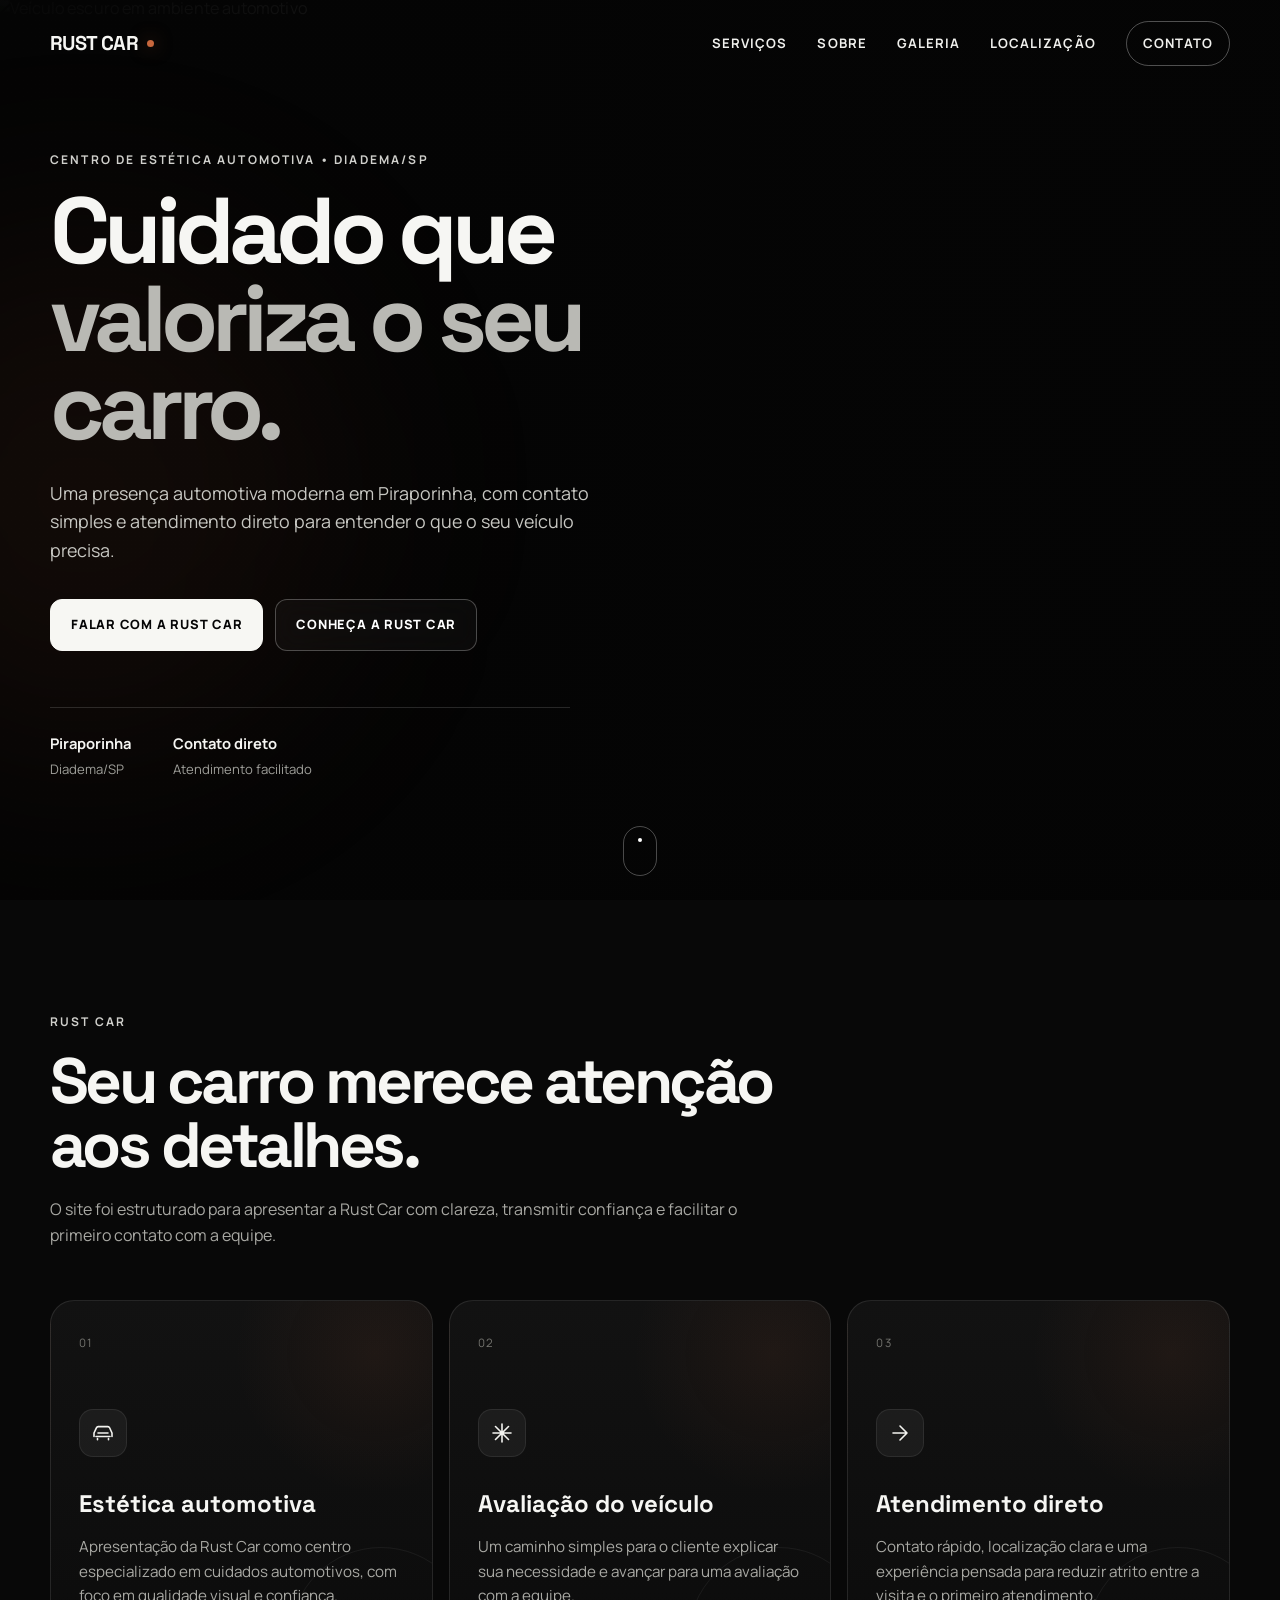
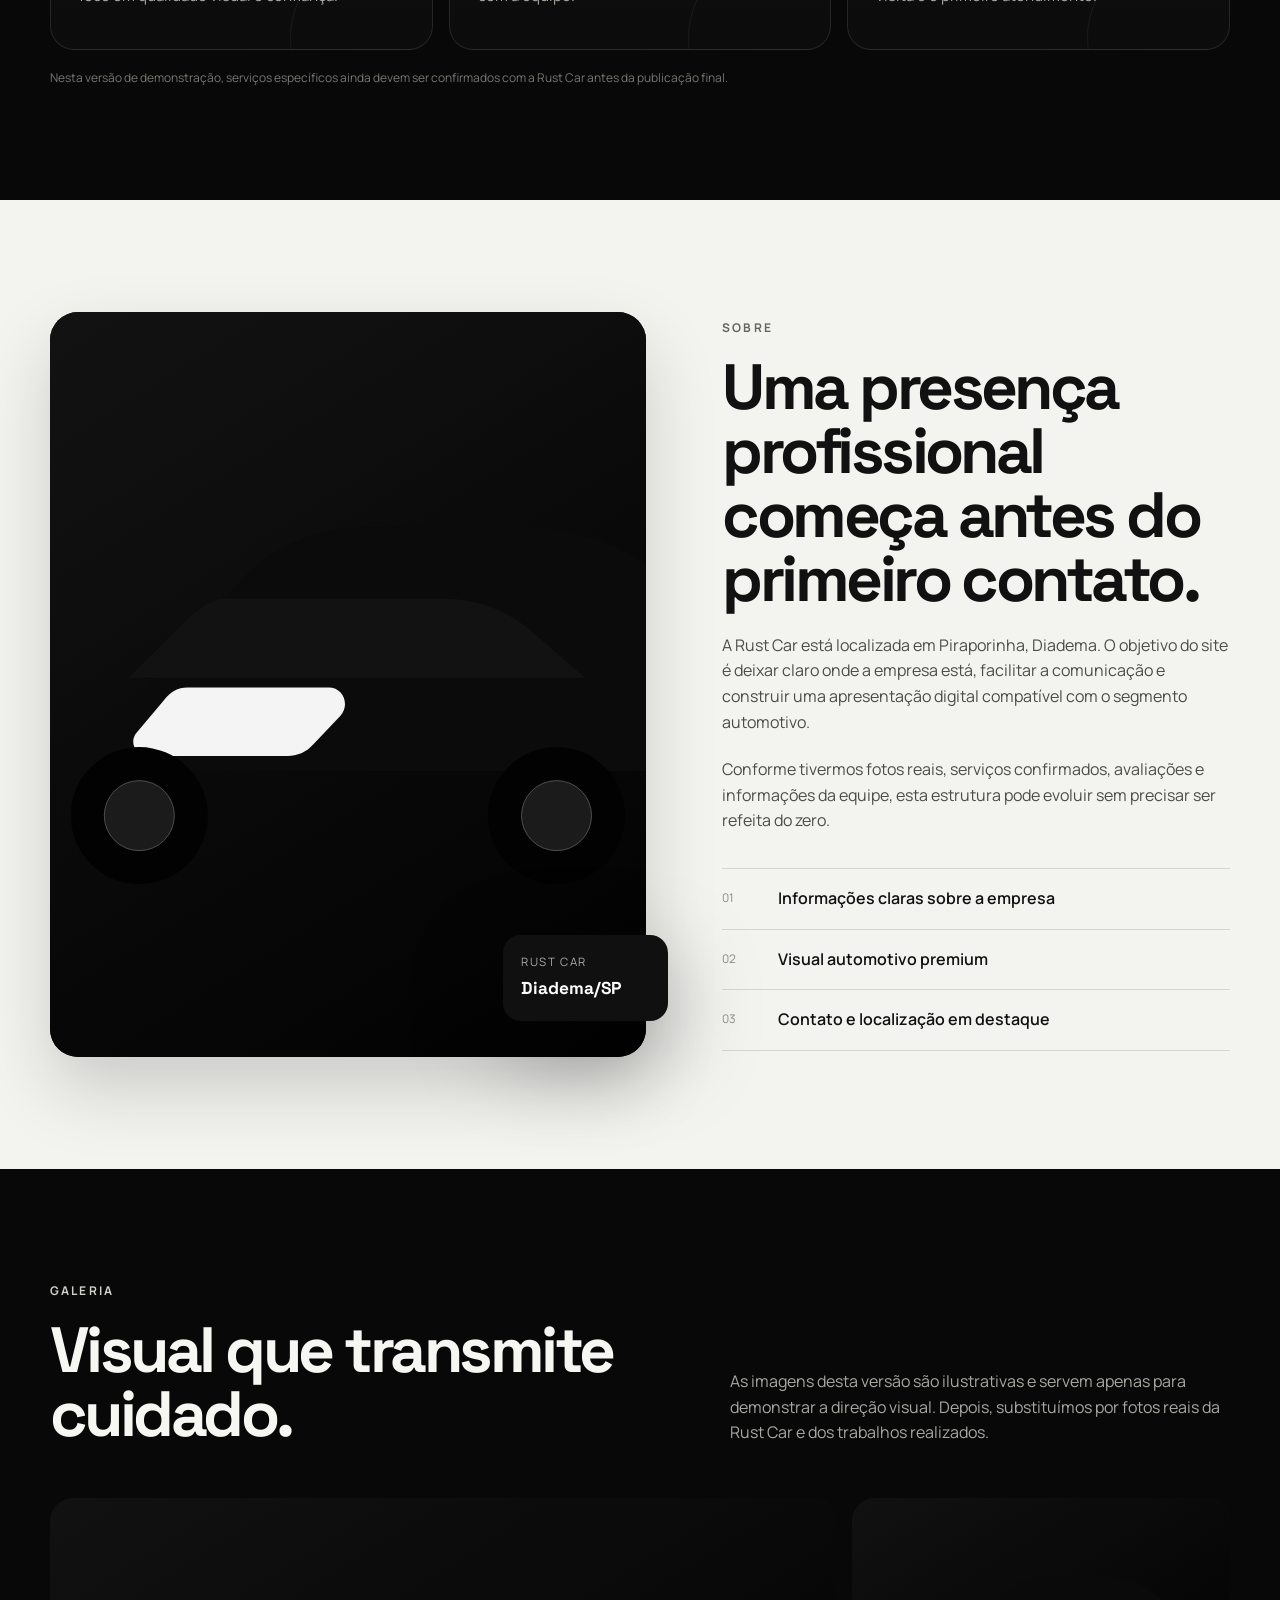
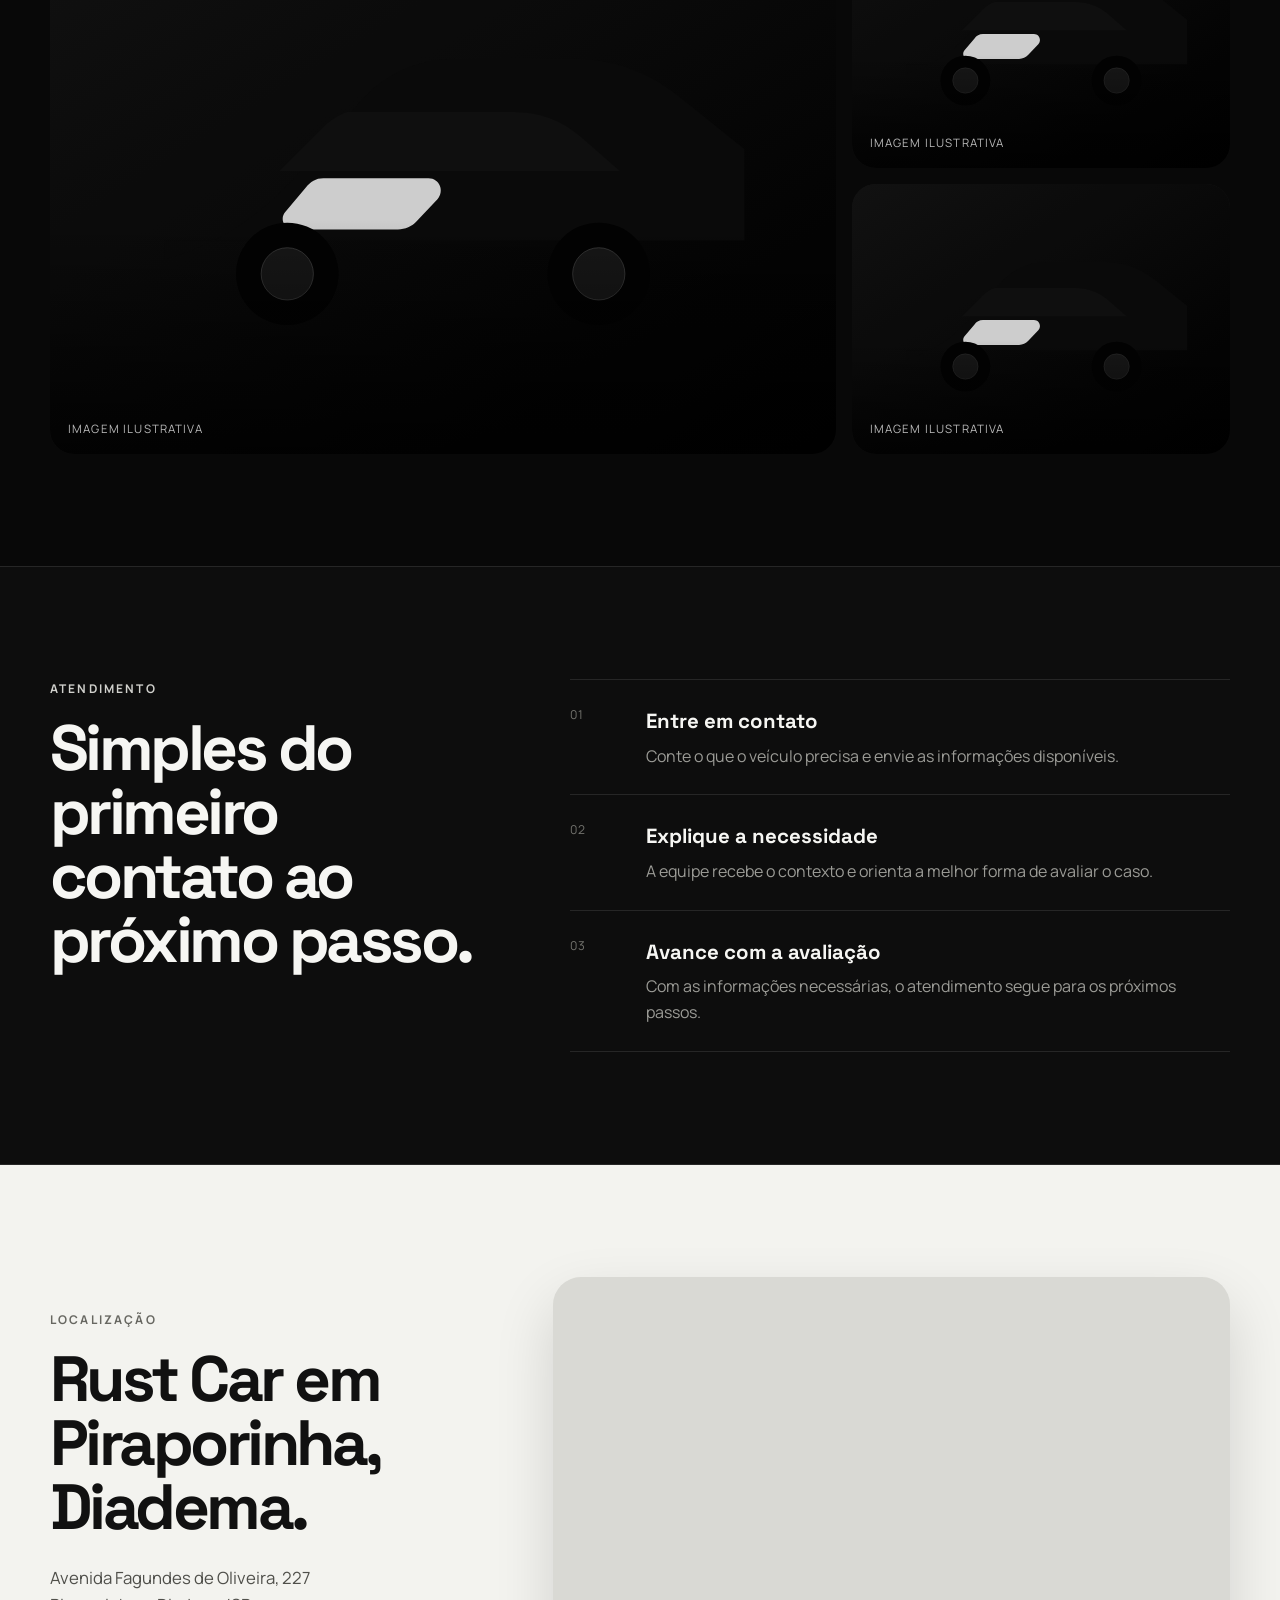
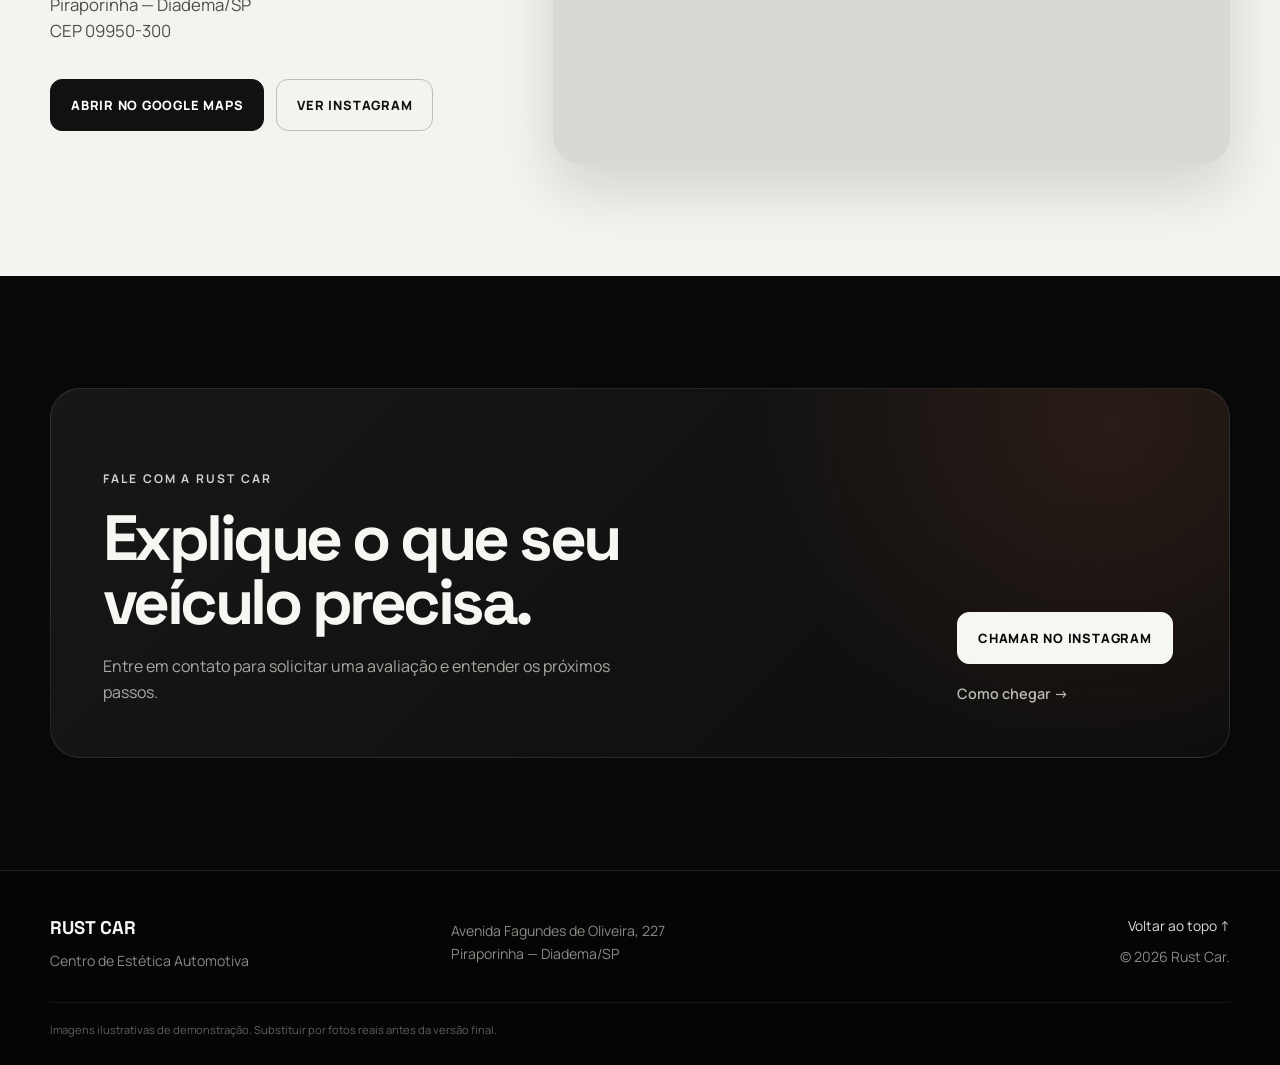
==== commit 27a11880: "Update index.html" ====
--- a/index.html
+++ b/index.html
@@ -3,10 +3,10 @@
 <head>
   <meta charset="utf-8" />
   <meta name="viewport" content="width=device-width, initial-scale=1" />
-  <meta name="theme-color" content="#060606" />
+  <meta name="theme-color" content="#050505" />
 
   <title>Rust Car | Centro de Estética Automotiva em Diadema</title>
-  <meta name="description" content="Rust Car — Centro de Estética Automotiva em Piraporinha, Diadema/SP. Conheça a empresa, veja a galeria e entre em contato para solicitar uma avaliação do seu veículo." />
+  <meta name="description" content="Rust Car — Centro de Estética Automotiva em Piraporinha, Diadema/SP. Conheça a empresa, veja a localização e entre em contato para solicitar uma avaliação." />
   <meta name="robots" content="index,follow" />
   <meta name="author" content="Rust Car" />
   <link rel="canonical" href="https://videdigital.github.io/RustCar/" />
@@ -14,18 +14,24 @@
   <meta property="og:type" content="website" />
   <meta property="og:locale" content="pt_BR" />
   <meta property="og:title" content="Rust Car | Centro de Estética Automotiva em Diadema" />
-  <meta property="og:description" content="Conheça a Rust Car, veja a localização e entre em contato para solicitar uma avaliação do seu veículo." />
+  <meta property="og:description" content="Cuidado automotivo em Piraporinha, Diadema. Conheça a Rust Car e entre em contato." />
   <meta property="og:url" content="https://videdigital.github.io/RustCar/" />
-  <meta property="og:image" content="https://videdigital.github.io/RustCar/assets/images/og-placeholder.svg" />
-
-  <link rel="icon" href="assets/icons/favicon.svg" type="image/svg+xml" />
+  <meta property="og:image" content="https://images.unsplash.com/photo-1760688962576-1e2ff91424ba?auto=format&fit=crop&w=1600&q=85" />
+
+  <link rel="preconnect" href="https://fonts.googleapis.com" />
+  <link rel="preconnect" href="https://fonts.gstatic.com" crossorigin />
+  <link rel="preconnect" href="https://images.unsplash.com" />
+  <link href="https://fonts.googleapis.com/css2?family=Manrope:wght@400;500;600;700;800&family=Space+Grotesk:wght@500;600;700&display=swap" rel="stylesheet" />
+
+  <link rel="icon" href="data:image/svg+xml,%3Csvg xmlns='http://www.w3.org/2000/svg' viewBox='0 0 64 64'%3E%3Crect width='64' height='64' rx='14' fill='%23050505'/%3E%3Ctext x='32' y='41' font-family='Arial' font-size='26' font-weight='700' text-anchor='middle' fill='white'%3ERC%3C/text%3E%3C/svg%3E" />
   <link rel="stylesheet" href="styles.css" />
 
-  <script type="application/ld+json" id="business-schema">
+  <script type="application/ld+json">
   {
     "@context": "https://schema.org",
     "@type": "AutomotiveBusiness",
     "name": "Rust Car - Centro de Estética Automotiva",
+    "url": "https://videdigital.github.io/RustCar/",
     "address": {
       "@type": "PostalAddress",
       "streetAddress": "Avenida Fagundes de Oliveira, 227",
@@ -45,175 +51,235 @@
   <a class="skip-link" href="#conteudo">Ir para o conteúdo</a>
 
   <header class="site-header" id="topo">
-    <div class="container header-inner">
+    <div class="container nav-wrap">
       <a class="brand" href="#topo" aria-label="Rust Car — início">
-        <span class="brand-copy">
-          <strong>RUST CAR</strong>
-        </span>
+        <span class="brand-name">RUST CAR</span>
+        <span class="brand-dot"></span>
       </a>
 
-      <button class="menu-toggle" type="button" aria-expanded="false" aria-controls="main-nav" aria-label="Abrir menu">
-        <span></span><span></span><span></span>
+      <button class="menu-button" type="button" aria-expanded="false" aria-controls="menu" aria-label="Abrir menu">
+        <span></span>
+        <span></span>
       </button>
 
-      <nav class="main-nav" id="main-nav" aria-label="Navegação principal">
+      <nav class="nav" id="menu" aria-label="Navegação principal">
         <a href="#servicos">Serviços</a>
         <a href="#sobre">Sobre</a>
         <a href="#galeria">Galeria</a>
-        <a href="#contato">Contato</a>
+        <a href="#localizacao">Localização</a>
+        <a class="nav-cta js-contact" href="#contato">Contato</a>
       </nav>
     </div>
   </header>
 
   <main id="conteudo">
     <section class="hero">
-      <div class="container hero-grid">
+      <img
+        class="hero-image js-external-image"
+        src="https://images.unsplash.com/photo-1760688962576-1e2ff91424ba?auto=format&fit=crop&w=2000&q=88"
+        alt="Veículo escuro em ambiente automotivo"
+        fetchpriority="high"
+      />
+      <div class="hero-overlay"></div>
+      <div class="hero-glow"></div>
+
+      <div class="container hero-content">
         <div class="hero-copy reveal">
-          <p class="eyebrow">PIRAPORINHA • DIADEMA/SP</p>
-          <h1>RUST CAR</h1>
-          <p class="hero-tagline">Cuidado premium para o seu carro</p>
-          <p class="hero-lead">Uma presença feita para apresentar a Rust Car com mais impacto visual, facilitar o contato e evoluir com fotos reais, serviços confirmados e provas da empresa.</p>
+          <p class="eyebrow">CENTRO DE ESTÉTICA AUTOMOTIVA • DIADEMA/SP</p>
+          <h1>Cuidado que<br /><span>valoriza o seu carro.</span></h1>
+          <p class="hero-text">Uma presença automotiva moderna em Piraporinha, com contato simples e atendimento direto para entender o que o seu veículo precisa.</p>
 
           <div class="hero-actions">
-            <a class="btn btn-primary" href="#servicos">Conheça nossos serviços</a>
-            <a class="btn btn-secondary js-contact-link" href="#contato" data-track="hero_contact">Falar no WhatsApp</a>
-          </div>
-        </div>
-
-        <div class="hero-visual reveal" aria-label="Prévia visual do site">
-          <div class="laptop-mockup">
-            <div class="laptop-screen">
-              <div class="mockup-navbar">
-                <span>Serviços</span>
-                <span>Sobre</span>
-                <span>Galeria</span>
-                <span>Contato</span>
-              </div>
-
-              <div class="mockup-content">
-                <div class="mockup-copy">
-                  <h2>RUST CAR</h2>
-                  <p>Cuidado premium para o seu carro</p>
-                  <a class="mockup-btn" href="#servicos">Conheça nossos serviços</a>
-                </div>
-
-                <div class="mockup-image-frame">
-                  <img src="assets/images/hero-car-placeholder.svg" alt="Imagem conceitual automotiva" />
-                </div>
-              </div>
-            </div>
-            <div class="laptop-base"></div>
-          </div>
-
-          <div class="phone-mockup">
-            <div class="phone-screen">
-              <div class="phone-top">
-                <strong>RUST CAR</strong>
-                <span>☰</span>
-              </div>
-              <div class="phone-body">
-                <h3>Cuidado premium<br />para o seu carro</h3>
-                <a class="mockup-btn small" href="#servicos">Conheça nossos serviços</a>
-                <div class="phone-service-card">
-                  <p class="phone-label">Nossos serviços</p>
-                  <img src="assets/images/service-card-placeholder.svg" alt="Foto conceitual de veículo" />
-                  <strong>Estética automotiva</strong>
-                  <p>Layout ilustrativo com imagem provisória para futura substituição.</p>
-                </div>
-                <a class="phone-whatsapp js-contact-link" href="#contato" data-track="phone_contact">Falar no WhatsApp</a>
-              </div>
-            </div>
-          </div>
-        </div>
-      </div>
-    </section>
-
-    <section class="section section-dark" id="servicos">
+            <a class="button button-primary js-contact" href="#contato">Solicitar avaliação</a>
+            <a class="button button-ghost" href="#servicos">Conheça a Rust Car</a>
+          </div>
+
+          <div class="hero-meta">
+            <div>
+              <strong>Piraporinha</strong>
+              <span>Diadema/SP</span>
+            </div>
+            <div>
+              <strong>Contato direto</strong>
+              <span>Atendimento facilitado</span>
+            </div>
+          </div>
+        </div>
+      </div>
+
+      <a class="scroll-cue" href="#servicos" aria-label="Ir para a próxima seção">
+        <span></span>
+      </a>
+    </section>
+
+    <section class="section intro" id="servicos">
       <div class="container">
-        <div class="section-heading centered reveal">
-          <p class="eyebrow">SERVIÇOS</p>
-          <h2>Uma estrutura visual pronta para apresentar a Rust Car com clareza.</h2>
-          <p>Enquanto os serviços oficiais são validados, o site já pode comunicar a empresa com mais força visual e abrir caminho para futuras atualizações.</p>
-        </div>
-
-        <div class="cards-grid">
-          <article class="info-card reveal">
-            <span class="card-number">01</span>
-            <h3>Apresentação profissional</h3>
-            <p>Hero forte, visual premium e uma estrutura moderna para causar uma boa primeira impressão.</p>
-          </article>
-          <article class="info-card reveal">
-            <span class="card-number">02</span>
-            <h3>Contato facilitado</h3>
-            <p>Botões preparados para WhatsApp, navegação simples e foco em transformar visitas em contatos.</p>
-          </article>
-          <article class="info-card reveal">
-            <span class="card-number">03</span>
-            <h3>Evolução com material real</h3>
-            <p>Fotos, serviços confirmados, avaliações e provas podem ser adicionados depois sem refazer o site inteiro.</p>
-          </article>
-        </div>
-      </div>
-    </section>
-
-    <section class="section section-light" id="sobre">
+        <div class="section-title reveal">
+          <p class="eyebrow">RUST CAR</p>
+          <h2>Seu carro merece atenção aos detalhes.</h2>
+          <p>O site foi estruturado para apresentar a Rust Car com clareza, transmitir confiança e facilitar o primeiro contato com a equipe.</p>
+        </div>
+
+        <div class="service-grid">
+          <article class="service-card reveal">
+            <span class="service-index">01</span>
+            <div class="service-icon" aria-hidden="true">
+              <svg viewBox="0 0 24 24"><path d="M3 15.5V12l2.4-5.2A2 2 0 0 1 7.2 5.6h9.6a2 2 0 0 1 1.8 1.2L21 12v3.5M5 15.5h14M6.5 17.5v1.3M17.5 17.5v1.3M7 12h10"/></svg>
+            </div>
+            <h3>Estética automotiva</h3>
+            <p>Apresentação da Rust Car como centro especializado em cuidados automotivos, com foco em qualidade visual e confiança.</p>
+          </article>
+
+          <article class="service-card reveal">
+            <span class="service-index">02</span>
+            <div class="service-icon" aria-hidden="true">
+              <svg viewBox="0 0 24 24"><path d="M12 3v18M3 12h18M5.5 5.5l13 13M18.5 5.5l-13 13"/></svg>
+            </div>
+            <h3>Avaliação do veículo</h3>
+            <p>Um caminho simples para o cliente explicar sua necessidade e avançar para uma avaliação com a equipe.</p>
+          </article>
+
+          <article class="service-card reveal">
+            <span class="service-index">03</span>
+            <div class="service-icon" aria-hidden="true">
+              <svg viewBox="0 0 24 24"><path d="M5 12h14M12 5l7 7-7 7"/></svg>
+            </div>
+            <h3>Atendimento direto</h3>
+            <p>Contato rápido, localização clara e uma experiência pensada para reduzir atrito entre a visita e o primeiro atendimento.</p>
+          </article>
+        </div>
+
+        <p class="prototype-note">Nesta versão de demonstração, serviços específicos ainda devem ser confirmados com a Rust Car antes da publicação final.</p>
+      </div>
+    </section>
+
+    <section class="about section" id="sobre">
       <div class="container about-grid">
-        <div class="about-image reveal">
-          <img src="assets/images/about-car-placeholder.svg" alt="Imagem conceitual automotiva para a seção sobre" />
-        </div>
+        <div class="about-media reveal">
+          <img
+            class="js-external-image"
+            src="https://images.unsplash.com/photo-1756443773551-ddcc180f58ad?auto=format&fit=crop&w=1400&q=86"
+            alt="Veículo em garagem escura"
+            loading="lazy"
+          />
+          <div class="about-badge">
+            <span>RUST CAR</span>
+            <strong>Diadema/SP</strong>
+          </div>
+        </div>
+
         <div class="about-copy reveal">
-          <p class="eyebrow dark">SOBRE</p>
-          <h2>Rust Car em Diadema, com presença digital pensada para transmitir confiança.</h2>
-          <p>A Rust Car está localizada em Piraporinha, Diadema/SP. Esta versão do site foi ajustada para ficar mais próxima da proposta visual apresentada: escura, sofisticada, com foco em impacto e leitura rápida.</p>
-          <p>Onde ainda não houver material definitivo, podem ser usados visuais provisórios para preenchimento — e depois substituídos por fotos reais, serviços confirmados e conteúdo oficial da empresa.</p>
-          <a class="text-link" href="#galeria">Ver galeria ilustrativa →</a>
-        </div>
-      </div>
-    </section>
-
-    <section class="section section-dark" id="galeria">
+          <p class="eyebrow">SOBRE</p>
+          <h2>Uma presença profissional começa antes do primeiro contato.</h2>
+          <p>A Rust Car está localizada em Piraporinha, Diadema. O objetivo do site é deixar claro onde a empresa está, facilitar a comunicação e construir uma apresentação digital compatível com o segmento automotivo.</p>
+          <p>Conforme tivermos fotos reais, serviços confirmados, avaliações e informações da equipe, esta estrutura pode evoluir sem precisar ser refeita do zero.</p>
+
+          <div class="about-list">
+            <div><span>01</span><p>Informações claras sobre a empresa</p></div>
+            <div><span>02</span><p>Visual automotivo premium</p></div>
+            <div><span>03</span><p>Contato e localização em destaque</p></div>
+          </div>
+        </div>
+      </div>
+    </section>
+
+    <section class="gallery section" id="galeria">
       <div class="container">
-        <div class="section-heading split reveal">
+        <div class="gallery-header reveal">
           <div>
             <p class="eyebrow">GALERIA</p>
-            <h2>Espaço para fotos e destaques visuais.</h2>
-          </div>
-          <p>As imagens abaixo são conceituais e podem ser trocadas depois por fotos reais da Rust Car, trabalhos realizados e registros do espaço.</p>
+            <h2>Visual que transmite cuidado.</h2>
+          </div>
+          <p>As imagens desta versão são ilustrativas e servem apenas para demonstrar a direção visual. Depois, substituímos por fotos reais da Rust Car e dos trabalhos realizados.</p>
         </div>
 
         <div class="gallery-grid">
-          <article class="gallery-card gallery-large reveal">
-            <img src="assets/images/gallery-01-placeholder.svg" alt="Imagem conceitual de veículo" />
-          </article>
-          <article class="gallery-card reveal">
-            <img src="assets/images/gallery-02-placeholder.svg" alt="Imagem conceitual de acabamento automotivo" />
-          </article>
-          <article class="gallery-card reveal">
-            <img src="assets/images/gallery-03-placeholder.svg" alt="Imagem conceitual de detalhes automotivos" />
-          </article>
-        </div>
-      </div>
-    </section>
-
-    <section class="section section-location">
+          <figure class="gallery-item gallery-item-wide reveal">
+            <img
+              class="js-external-image"
+              src="https://images.unsplash.com/photo-1588814547572-13d8fb9bda3d?auto=format&fit=crop&w=1600&q=86"
+              alt="Veículo escuro em ambiente de garagem"
+              loading="lazy"
+            />
+            <figcaption>Imagem ilustrativa</figcaption>
+          </figure>
+
+          <figure class="gallery-item reveal">
+            <img
+              class="js-external-image"
+              src="https://images.unsplash.com/photo-1740806826402-2c1740f04300?auto=format&fit=crop&w=1200&q=86"
+              alt="Veículos em ambiente automotivo"
+              loading="lazy"
+            />
+            <figcaption>Imagem ilustrativa</figcaption>
+          </figure>
+
+          <figure class="gallery-item reveal">
+            <img
+              class="js-external-image"
+              src="https://images.unsplash.com/photo-1756443773551-ddcc180f58ad?auto=format&fit=crop&w=1200&q=86"
+              alt="Veículo em ambiente escuro"
+              loading="lazy"
+            />
+            <figcaption>Imagem ilustrativa</figcaption>
+          </figure>
+        </div>
+      </div>
+    </section>
+
+    <section class="process section">
+      <div class="container process-grid">
+        <div class="process-title reveal">
+          <p class="eyebrow">ATENDIMENTO</p>
+          <h2>Simples do primeiro contato ao próximo passo.</h2>
+        </div>
+
+        <div class="process-list">
+          <article class="process-step reveal">
+            <span>01</span>
+            <div>
+              <h3>Entre em contato</h3>
+              <p>Conte o que o veículo precisa e envie as informações disponíveis.</p>
+            </div>
+          </article>
+          <article class="process-step reveal">
+            <span>02</span>
+            <div>
+              <h3>Explique a necessidade</h3>
+              <p>A equipe recebe o contexto e orienta a melhor forma de avaliar o caso.</p>
+            </div>
+          </article>
+          <article class="process-step reveal">
+            <span>03</span>
+            <div>
+              <h3>Avance com a avaliação</h3>
+              <p>Com as informações necessárias, o atendimento segue para os próximos passos.</p>
+            </div>
+          </article>
+        </div>
+      </div>
+    </section>
+
+    <section class="location section" id="localizacao">
       <div class="container location-grid">
         <div class="location-copy reveal">
           <p class="eyebrow">LOCALIZAÇÃO</p>
-          <h2>Fácil de encontrar. Fácil de entrar em contato.</h2>
+          <h2>Rust Car em Piraporinha, Diadema.</h2>
           <address>
             Avenida Fagundes de Oliveira, 227<br />
             Piraporinha — Diadema/SP<br />
             CEP 09950-300
           </address>
+
           <div class="location-actions">
-            <a class="btn btn-primary" href="https://www.google.com/maps/search/?api=1&query=Avenida+Fagundes+de+Oliveira+227+Piraporinha+Diadema+SP" target="_blank" rel="noopener noreferrer" data-track="maps_open">Abrir no Google Maps</a>
-            <a class="btn btn-secondary" href="https://www.instagram.com/_rustcar/" target="_blank" rel="noopener noreferrer" data-track="instagram_open">Ver Instagram</a>
-          </div>
-        </div>
-
-        <div class="map-card reveal">
+            <a class="button button-primary" href="https://www.google.com/maps/search/?api=1&query=Avenida+Fagundes+de+Oliveira+227+Piraporinha+Diadema+SP" target="_blank" rel="noopener noreferrer">Abrir no Google Maps</a>
+            <a class="button button-ghost" href="https://www.instagram.com/_rustcar/" target="_blank" rel="noopener noreferrer">Ver Instagram</a>
+          </div>
+        </div>
+
+        <div class="map-shell reveal">
           <iframe
-            title="Mapa da Rust Car em Diadema"
+            title="Mapa da Rust Car"
             src="https://www.google.com/maps?q=Avenida%20Fagundes%20de%20Oliveira%20227%20Piraporinha%20Diadema%20SP&output=embed"
             loading="lazy"
             referrerpolicy="no-referrer-when-downgrade"></iframe>
@@ -221,22 +287,23 @@
       </div>
     </section>
 
-    <section class="section contact-section" id="contato">
-      <div class="container contact-card reveal">
+    <section class="contact section" id="contato">
+      <div class="container contact-panel reveal">
         <div>
-          <p class="eyebrow dark">CONTATO</p>
-          <h2>Vamos ajustar os próximos detalhes da Rust Car?</h2>
-          <p>O site já pode receber o WhatsApp oficial, novas imagens e informações finais para ficar pronto para apresentação e uso comercial.</p>
-        </div>
-        <div class="contact-actions">
-          <a class="btn btn-primary js-contact-link" href="#contato" data-track="final_contact">Falar no WhatsApp</a>
-          <a class="text-link" href="#topo">Voltar ao topo ↑</a>
+          <p class="eyebrow">FALE COM A RUST CAR</p>
+          <h2>Explique o que seu veículo precisa.</h2>
+          <p>Entre em contato para solicitar uma avaliação e entender os próximos passos.</p>
+        </div>
+
+        <div class="contact-buttons">
+          <a class="button button-light js-contact" href="https://www.instagram.com/_rustcar/" target="_blank" rel="noopener noreferrer">Chamar no Instagram</a>
+          <a class="contact-link" href="https://www.google.com/maps/search/?api=1&query=Avenida+Fagundes+de+Oliveira+227+Piraporinha+Diadema+SP" target="_blank" rel="noopener noreferrer">Como chegar →</a>
         </div>
       </div>
     </section>
   </main>
 
-  <footer class="site-footer">
+  <footer class="footer">
     <div class="container footer-grid">
       <div>
         <strong>RUST CAR</strong>
@@ -245,13 +312,14 @@
       <div>
         <p>Avenida Fagundes de Oliveira, 227<br />Piraporinha — Diadema/SP</p>
       </div>
-      <div class="footer-right">
+      <div class="footer-end">
+        <a href="#topo">Voltar ao topo ↑</a>
         <p>© <span id="current-year"></span> Rust Car.</p>
       </div>
     </div>
+    <div class="container image-credit">Imagens ilustrativas de demonstração. Substituir por fotos reais antes da versão final.</div>
   </footer>
 
-  <script src="site-config.js"></script>
   <script src="script.js"></script>
 </body>
 </html>
--- a/styles.css
+++ b/styles.css
@@ -1,596 +1,1048 @@
 :root {
-  --bg: #060606;
-  --bg-soft: #0d0d0d;
+  --black: #050505;
+  --black-2: #0a0a0a;
   --panel: #111111;
   --panel-2: #171717;
-  --text: #f5f5f5;
-  --muted: #b8b8b8;
-  --line: rgba(255,255,255,.1);
-  --accent: #ffffff;
+  --white: #f6f6f3;
+  --muted: #a8a8a3;
+  --line: rgba(255, 255, 255, 0.1);
+  --line-light: rgba(5, 5, 5, 0.12);
+  --rust: #c7673d;
   --max: 1180px;
-  --radius: 26px;
-  --shadow: 0 30px 90px rgba(0,0,0,.38);
-}
-
-* { box-sizing: border-box; }
-html { scroll-behavior: smooth; }
+  --radius: 24px;
+  --shadow: 0 30px 90px rgba(0, 0, 0, 0.34);
+}
+
+* {
+  box-sizing: border-box;
+}
+
+html {
+  scroll-behavior: smooth;
+  background: var(--black);
+}
+
 body {
   margin: 0;
-  background: radial-gradient(circle at top, #111 0%, #080808 36%, #050505 100%);
-  color: var(--text);
-  font-family: Inter, ui-sans-serif, system-ui, -apple-system, BlinkMacSystemFont, "Segoe UI", sans-serif;
-  line-height: 1.55;
+  color: var(--white);
+  background: var(--black);
+  font-family: "Manrope", system-ui, -apple-system, BlinkMacSystemFont, "Segoe UI", sans-serif;
+  line-height: 1.6;
   -webkit-font-smoothing: antialiased;
 }
-body.menu-open { overflow: hidden; }
-a { color: inherit; text-decoration: none; }
-img { display: block; width: 100%; }
-button, input, textarea { font: inherit; }
-.container { width: min(calc(100% - 40px), var(--max)); margin-inline: auto; }
-.section { padding: 110px 0; }
-.section-dark { background: transparent; }
-.section-light {
-  background: #f5f5f2;
-  color: #121212;
-}
-.section-location {
-  background: linear-gradient(180deg, rgba(18,18,18,.98), rgba(8,8,8,1));
+
+body.menu-open {
+  overflow: hidden;
+}
+
+a {
+  color: inherit;
+  text-decoration: none;
+}
+
+img {
+  display: block;
+  width: 100%;
+}
+
+button,
+a {
+  -webkit-tap-highlight-color: transparent;
+}
+
+button {
+  font: inherit;
+}
+
+.container {
+  width: min(calc(100% - 40px), var(--max));
+  margin-inline: auto;
+}
+
+.section {
+  padding: 112px 0;
 }
 
 .skip-link {
   position: fixed;
   left: -999px;
-  top: 0;
-  z-index: 100;
-}
+  top: 12px;
+  z-index: 999;
+}
+
 .skip-link:focus {
   left: 12px;
-  top: 12px;
+  padding: 10px 14px;
+  border-radius: 10px;
   background: #fff;
   color: #000;
-  padding: 10px 14px;
-  border-radius: 10px;
-}
-
+}
+
+/* HEADER */
 .site-header {
-  position: sticky;
-  top: 0;
-  z-index: 90;
-  backdrop-filter: blur(16px);
-  background: rgba(6, 6, 6, 0.72);
-  border-bottom: 1px solid rgba(255,255,255,.06);
-}
-.header-inner {
+  position: fixed;
+  inset: 0 0 auto 0;
+  z-index: 100;
+  transition: background 0.25s ease, border-color 0.25s ease, backdrop-filter 0.25s ease;
+}
+
+.site-header.is-scrolled {
+  background: rgba(5, 5, 5, 0.82);
+  border-bottom: 1px solid var(--line);
+  backdrop-filter: blur(18px);
+}
+
+.nav-wrap {
+  min-height: 86px;
   display: flex;
   align-items: center;
   justify-content: space-between;
-  min-height: 84px;
-}
-.brand strong {
-  font-size: 1.2rem;
-  letter-spacing: .08em;
-}
-.main-nav {
+  gap: 32px;
+}
+
+.brand {
+  display: inline-flex;
+  align-items: center;
+  gap: 9px;
+}
+
+.brand-name {
+  font-family: "Space Grotesk", sans-serif;
+  font-size: 1.25rem;
+  font-weight: 700;
+  letter-spacing: -0.03em;
+}
+
+.brand-dot {
+  width: 7px;
+  height: 7px;
+  border-radius: 50%;
+  background: var(--rust);
+  box-shadow: 0 0 18px rgba(199, 103, 61, 0.55);
+}
+
+.nav {
   display: flex;
-  gap: 28px;
   align-items: center;
-}
-.main-nav a {
-  font-size: .95rem;
+  gap: 30px;
+}
+
+.nav a {
+  position: relative;
+  font-size: 0.82rem;
+  font-weight: 700;
+  letter-spacing: 0.08em;
   text-transform: uppercase;
-  letter-spacing: .05em;
-  color: #ececec;
-}
-.main-nav a:hover { color: #ffffff; }
-.menu-toggle {
+  color: #f0f0ed;
+}
+
+.nav a:not(.nav-cta)::after {
+  content: "";
+  position: absolute;
+  left: 0;
+  bottom: -8px;
+  width: 0;
+  height: 1px;
+  background: #fff;
+  transition: width 0.2s ease;
+}
+
+.nav a:not(.nav-cta):hover::after {
+  width: 100%;
+}
+
+.nav-cta {
+  padding: 11px 16px;
+  border: 1px solid rgba(255, 255, 255, 0.3);
+  border-radius: 999px;
+}
+
+.menu-button {
   display: none;
-  background: none;
+  width: 44px;
+  height: 44px;
+  padding: 11px;
   border: 0;
-  padding: 0;
-  width: 42px;
-  height: 42px;
+  border-radius: 12px;
+  background: rgba(255, 255, 255, 0.08);
   cursor: pointer;
 }
-.menu-toggle span {
+
+.menu-button span {
   display: block;
+  width: 100%;
   height: 2px;
+  margin: 6px 0;
   border-radius: 999px;
   background: #fff;
-  margin: 7px 0;
-}
-
+}
+
+/* HERO */
 .hero {
-  padding: 84px 0 110px;
-  overflow: clip;
-}
-.hero-grid {
-  display: grid;
-  grid-template-columns: .9fr 1.1fr;
-  gap: 48px;
+  position: relative;
+  min-height: 100svh;
+  overflow: hidden;
+  display: flex;
   align-items: center;
-}
+  background: #050505;
+}
+
+.hero-image {
+  position: absolute;
+  inset: 0;
+  width: 100%;
+  height: 100%;
+  object-fit: cover;
+  object-position: center 52%;
+  filter: saturate(0.72) contrast(1.1) brightness(0.78);
+  transform: scale(1.01);
+}
+
+.hero-overlay {
+  position: absolute;
+  inset: 0;
+  background:
+    linear-gradient(90deg, rgba(4, 4, 4, 0.97) 0%, rgba(4, 4, 4, 0.86) 37%, rgba(4, 4, 4, 0.38) 63%, rgba(4, 4, 4, 0.18) 100%),
+    linear-gradient(180deg, rgba(4, 4, 4, 0.4) 0%, rgba(4, 4, 4, 0) 55%, rgba(4, 4, 4, 0.75) 100%);
+}
+
+.hero-glow {
+  position: absolute;
+  left: -14%;
+  top: 26%;
+  width: 520px;
+  height: 520px;
+  border-radius: 50%;
+  background: rgba(199, 103, 61, 0.07);
+  filter: blur(110px);
+  pointer-events: none;
+}
+
+.hero-content {
+  position: relative;
+  z-index: 2;
+  padding-top: 130px;
+  padding-bottom: 100px;
+}
+
+.hero-copy {
+  width: min(660px, 100%);
+}
+
 .eyebrow {
   margin: 0 0 18px;
-  font-size: .8rem;
-  letter-spacing: .18em;
+  color: #d0d0cc;
+  font-size: 0.75rem;
+  font-weight: 700;
+  letter-spacing: 0.18em;
   text-transform: uppercase;
-  color: #d9d9d9;
-}
-.eyebrow.dark { color: #545454; }
-.hero-copy h1 {
+}
+
+.hero h1 {
   margin: 0;
-  font-size: clamp(3.1rem, 9vw, 5.8rem);
-  line-height: .95;
-  letter-spacing: -.04em;
-}
-.hero-tagline {
-  margin: 18px 0 10px;
-  font-size: clamp(1.5rem, 3vw, 2rem);
-  font-weight: 600;
-  max-width: 11ch;
-}
-.hero-lead {
-  max-width: 58ch;
-  margin: 0;
-  color: var(--muted);
-}
-.hero-actions, .location-actions, .contact-actions {
+  font-family: "Space Grotesk", sans-serif;
+  font-size: clamp(3.4rem, 7.3vw, 6.8rem);
+  line-height: 0.94;
+  letter-spacing: -0.065em;
+  text-wrap: balance;
+}
+
+.hero h1 span {
+  color: #b9b9b4;
+}
+
+.hero-text {
+  width: min(570px, 100%);
+  margin: 28px 0 0;
+  color: #c7c7c2;
+  font-size: clamp(1rem, 1.4vw, 1.14rem);
+}
+
+.hero-actions,
+.location-actions {
   display: flex;
   flex-wrap: wrap;
-  gap: 14px;
-  margin-top: 28px;
-  align-items: center;
-}
-.btn {
+  gap: 12px;
+  margin-top: 34px;
+}
+
+.button {
   display: inline-flex;
+  min-height: 52px;
   align-items: center;
   justify-content: center;
-  min-height: 50px;
-  padding: 0 18px;
+  padding: 0 20px;
   border-radius: 12px;
-  border: 1px solid rgba(255,255,255,.22);
-  font-weight: 700;
+  border: 1px solid transparent;
+  font-size: 0.8rem;
+  font-weight: 800;
+  letter-spacing: 0.06em;
   text-transform: uppercase;
-  letter-spacing: .03em;
-  transition: .2s ease;
-}
-.btn:hover { transform: translateY(-1px); }
-.btn-primary {
+  transition: transform 0.2s ease, background 0.2s ease, border-color 0.2s ease;
+}
+
+.button:hover {
+  transform: translateY(-2px);
+}
+
+.button-primary {
+  color: #050505;
+  background: #f7f7f3;
+  border-color: #f7f7f3;
+}
+
+.button-primary:hover {
+  background: #ffffff;
+}
+
+.button-ghost {
+  color: #fff;
+  background: rgba(255, 255, 255, 0.03);
+  border-color: rgba(255, 255, 255, 0.26);
+  backdrop-filter: blur(12px);
+}
+
+.button-ghost:hover {
+  background: rgba(255, 255, 255, 0.08);
+}
+
+.hero-meta {
+  display: flex;
+  gap: 42px;
+  margin-top: 56px;
+  padding-top: 24px;
+  border-top: 1px solid rgba(255, 255, 255, 0.14);
+  width: min(520px, 100%);
+}
+
+.hero-meta div {
+  display: grid;
+  gap: 4px;
+}
+
+.hero-meta strong {
+  font-size: 0.92rem;
+}
+
+.hero-meta span {
+  color: #9e9e99;
+  font-size: 0.82rem;
+}
+
+.scroll-cue {
+  position: absolute;
+  z-index: 3;
+  left: 50%;
+  bottom: 24px;
+  transform: translateX(-50%);
+  width: 34px;
+  height: 50px;
+  border: 1px solid rgba(255, 255, 255, 0.28);
+  border-radius: 999px;
+}
+
+.scroll-cue span {
+  position: absolute;
+  left: 50%;
+  top: 11px;
+  width: 4px;
+  height: 4px;
+  border-radius: 50%;
   background: #fff;
-  color: #0b0b0b;
-  border-color: #fff;
-}
-.btn-secondary {
-  background: transparent;
+  transform: translateX(-50%);
+  animation: scrollDot 1.8s ease infinite;
+}
+
+@keyframes scrollDot {
+  0% { transform: translate(-50%, 0); opacity: 0; }
+  25% { opacity: 1; }
+  70% { opacity: 1; }
+  100% { transform: translate(-50%, 18px); opacity: 0; }
+}
+
+/* TITLES */
+.section-title,
+.gallery-header {
+  margin-bottom: 52px;
+}
+
+.section-title {
+  width: min(820px, 100%);
+}
+
+.section-title h2,
+.about-copy h2,
+.gallery-header h2,
+.process-title h2,
+.location-copy h2,
+.contact-panel h2 {
+  margin: 0;
+  font-family: "Space Grotesk", sans-serif;
+  font-size: clamp(2.4rem, 5vw, 4.3rem);
+  line-height: 1;
+  letter-spacing: -0.055em;
+}
+
+.section-title > p:last-child,
+.gallery-header > p,
+.about-copy > p:not(.eyebrow),
+.location-copy address,
+.contact-panel > div:first-child > p:last-child {
+  color: var(--muted);
+}
+
+.section-title > p:last-child {
+  max-width: 690px;
+  margin: 20px 0 0;
+}
+
+/* SERVICES */
+.intro {
+  background: #080808;
+}
+
+.service-grid {
+  display: grid;
+  grid-template-columns: repeat(3, 1fr);
+  gap: 16px;
+}
+
+.service-card {
+  position: relative;
+  min-height: 350px;
+  padding: 28px;
+  border: 1px solid var(--line);
+  border-radius: var(--radius);
+  background:
+    radial-gradient(circle at 85% 15%, rgba(199, 103, 61, 0.08), transparent 32%),
+    linear-gradient(180deg, #121212, #0c0c0c);
+  overflow: hidden;
+}
+
+.service-card::after {
+  content: "";
+  position: absolute;
+  inset: auto -40px -80px auto;
+  width: 180px;
+  height: 180px;
+  border: 1px solid rgba(255, 255, 255, 0.06);
+  border-radius: 50%;
+}
+
+.service-index {
+  color: #74746f;
+  font-size: 0.72rem;
+  letter-spacing: 0.13em;
+}
+
+.service-icon {
+  width: 48px;
+  height: 48px;
+  margin: 54px 0 28px;
+  display: grid;
+  place-items: center;
+  border-radius: 14px;
+  background: rgba(255, 255, 255, 0.05);
+  border: 1px solid rgba(255, 255, 255, 0.08);
+}
+
+.service-icon svg {
+  width: 24px;
+  height: 24px;
+  fill: none;
+  stroke: #f3f3ef;
+  stroke-width: 1.6;
+  stroke-linecap: round;
+  stroke-linejoin: round;
+}
+
+.service-card h3 {
+  margin: 0 0 12px;
+  font-family: "Space Grotesk", sans-serif;
+  font-size: 1.5rem;
+}
+
+.service-card p {
+  margin: 0;
+  color: #a9a9a4;
+  font-size: 0.95rem;
+}
+
+.prototype-note {
+  margin: 18px 0 0;
+  color: #777772;
+  font-size: 0.75rem;
+}
+
+/* ABOUT */
+.about {
+  background: #f3f3ef;
+  color: #111;
+}
+
+.about-grid {
+  display: grid;
+  grid-template-columns: 1.08fr 0.92fr;
+  gap: 76px;
+  align-items: center;
+}
+
+.about-media {
+  position: relative;
+}
+
+.about-media img {
+  width: 100%;
+  aspect-ratio: 4 / 5;
+  object-fit: cover;
+  border-radius: 28px;
+  filter: saturate(0.72) contrast(1.05);
+  box-shadow: 0 32px 70px rgba(0, 0, 0, 0.17);
+}
+
+.about-badge {
+  position: absolute;
+  right: -22px;
+  bottom: 36px;
+  width: 165px;
+  padding: 18px;
+  display: grid;
+  gap: 4px;
+  border-radius: 18px;
+  background: #101010;
   color: #fff;
-}
-.text-link {
+  box-shadow: var(--shadow);
+}
+
+.about-badge span {
+  color: #aaa;
+  font-size: 0.72rem;
+  letter-spacing: 0.14em;
+}
+
+.about-badge strong {
+  font-family: "Space Grotesk", sans-serif;
+  font-size: 1.08rem;
+}
+
+.about-copy .eyebrow {
+  color: #65655f;
+}
+
+.about-copy > p:not(.eyebrow) {
+  margin: 22px 0 0;
+  color: #4c4c48;
+}
+
+.about-list {
+  margin-top: 34px;
+  border-top: 1px solid var(--line-light);
+}
+
+.about-list div {
+  display: grid;
+  grid-template-columns: 42px 1fr;
+  gap: 14px;
+  align-items: center;
+  padding: 17px 0;
+  border-bottom: 1px solid var(--line-light);
+}
+
+.about-list span {
+  color: #8a8a85;
+  font-size: 0.74rem;
+}
+
+.about-list p {
+  margin: 0;
   font-weight: 600;
 }
 
-.hero-visual {
+/* GALLERY */
+.gallery {
+  background: #080808;
+}
+
+.gallery-header {
+  display: grid;
+  grid-template-columns: 1fr 0.8fr;
+  gap: 54px;
+  align-items: end;
+}
+
+.gallery-header > p {
+  margin: 0;
+}
+
+.gallery-grid {
+  display: grid;
+  grid-template-columns: 1.35fr 0.65fr;
+  grid-template-rows: 270px 270px;
+  gap: 16px;
+}
+
+.gallery-item {
   position: relative;
-  min-height: 640px;
-}
-.laptop-mockup {
-  position: relative;
-  width: min(100%, 760px);
-  margin-left: auto;
-}
-.laptop-screen {
-  position: relative;
-  min-height: 470px;
-  border-radius: 28px;
-  background: linear-gradient(180deg, rgba(17,17,17,1) 0%, rgba(8,8,8,1) 100%);
-  border: 2px solid rgba(255,255,255,.15);
-  box-shadow: var(--shadow);
+  margin: 0;
+  border-radius: 24px;
   overflow: hidden;
-  padding: 34px 34px 28px;
-}
-.laptop-screen::before {
+  background: #151515;
+}
+
+.gallery-item-wide {
+  grid-row: 1 / 3;
+}
+
+.gallery-item img {
+  width: 100%;
+  height: 100%;
+  object-fit: cover;
+  filter: saturate(0.72) contrast(1.05) brightness(0.84);
+  transition: transform 0.6s ease, filter 0.6s ease;
+}
+
+.gallery-item:hover img {
+  transform: scale(1.025);
+  filter: saturate(0.8) contrast(1.05) brightness(0.94);
+}
+
+.gallery-item::after {
   content: "";
   position: absolute;
   inset: 0;
-  background: radial-gradient(circle at 30% 20%, rgba(255,255,255,.08), transparent 35%),
-              linear-gradient(90deg, rgba(255,255,255,.02), transparent 32%);
+  background: linear-gradient(180deg, transparent 58%, rgba(0, 0, 0, 0.72));
   pointer-events: none;
 }
-.mockup-navbar {
-  display: flex;
-  justify-content: flex-end;
-  gap: 26px;
-  font-size: .75rem;
-  font-weight: 700;
+
+.gallery-item figcaption {
+  position: absolute;
+  z-index: 2;
+  left: 18px;
+  bottom: 16px;
+  color: rgba(255, 255, 255, 0.72);
+  font-size: 0.72rem;
   text-transform: uppercase;
-  color: #ededed;
-}
-.mockup-content {
-  display: grid;
-  grid-template-columns: .9fr 1.1fr;
-  gap: 24px;
+  letter-spacing: 0.1em;
+}
+
+/* PROCESS */
+.process {
+  background: #0d0d0d;
+  border-top: 1px solid var(--line);
+  border-bottom: 1px solid var(--line);
+}
+
+.process-grid {
+  display: grid;
+  grid-template-columns: 0.8fr 1.2fr;
+  gap: 80px;
+}
+
+.process-list {
+  display: grid;
+}
+
+.process-step {
+  display: grid;
+  grid-template-columns: 58px 1fr;
+  gap: 18px;
+  padding: 25px 0;
+  border-bottom: 1px solid var(--line);
+}
+
+.process-step:first-child {
+  border-top: 1px solid var(--line);
+}
+
+.process-step > span {
+  color: #74746f;
+  font-size: 0.76rem;
+  letter-spacing: 0.12em;
+}
+
+.process-step h3 {
+  margin: 0 0 6px;
+  font-family: "Space Grotesk", sans-serif;
+  font-size: 1.28rem;
+}
+
+.process-step p {
+  margin: 0;
+  color: #9b9b96;
+}
+
+/* LOCATION */
+.location {
+  background: #f3f3ef;
+  color: #111;
+}
+
+.location-grid {
+  display: grid;
+  grid-template-columns: 0.78fr 1.22fr;
+  gap: 70px;
   align-items: center;
-  min-height: 360px;
-}
-.mockup-copy h2 {
-  margin: 0;
-  font-size: clamp(2.4rem, 4vw, 4.2rem);
-  line-height: .96;
-}
-.mockup-copy p {
-  margin: 14px 0 24px;
-  font-size: clamp(1rem, 1.8vw, 1.45rem);
-  max-width: 10ch;
-}
-.mockup-btn {
-  display: inline-flex;
-  align-items: center;
-  justify-content: center;
-  min-height: 42px;
-  padding: 0 14px;
-  border: 1px solid rgba(255,255,255,.45);
+}
+
+.location-copy .eyebrow {
+  color: #676761;
+}
+
+.location-copy address {
+  margin: 26px 0 0;
+  color: #4f4f4a;
+  font-style: normal;
+  font-size: 1.05rem;
+}
+
+.location .button-primary {
+  background: #111;
+  border-color: #111;
   color: #fff;
-  border-radius: 10px;
-  font-size: .72rem;
-  font-weight: 700;
-  text-transform: uppercase;
-}
-.mockup-btn.small {
-  min-height: 38px;
-  font-size: .66rem;
-}
-.mockup-image-frame {
-  align-self: end;
-  margin-right: -40px;
-}
-.mockup-image-frame img {
-  width: min(100%, 430px);
-  margin-left: auto;
-  filter: drop-shadow(0 18px 48px rgba(0,0,0,.45));
-}
-.laptop-base {
-  width: 88%;
-  height: 24px;
-  margin: 0 auto;
-  border-radius: 0 0 30px 30px;
-  background: linear-gradient(180deg, #6f6f6f, #3f3f3f);
-  box-shadow: 0 16px 50px rgba(0,0,0,.45);
-  transform: perspective(1200px) rotateX(74deg);
-}
-
-.phone-mockup {
-  position: absolute;
-  right: 0;
-  bottom: 18px;
-  width: min(240px, 38vw);
-  z-index: 2;
-}
-.phone-screen {
-  border-radius: 34px;
-  background: #0a0a0a;
-  border: 2px solid rgba(255,255,255,.18);
-  box-shadow: 0 26px 70px rgba(0,0,0,.55);
-  padding: 18px 14px 16px;
-}
-.phone-top {
-  display: flex;
-  justify-content: space-between;
-  align-items: center;
-  font-size: .86rem;
-  margin-bottom: 16px;
-}
-.phone-body h3 {
-  margin: 0 0 14px;
-  line-height: 1.1;
-  font-size: 1.5rem;
-}
-.phone-service-card {
-  padding-top: 18px;
-}
-.phone-label {
-  margin: 0 0 10px;
-  font-size: .78rem;
-  text-transform: uppercase;
-  color: #d8d8d8;
-}
-.phone-service-card img {
-  border-radius: 16px;
-  margin-bottom: 14px;
-}
-.phone-service-card strong {
-  display: block;
-  margin-bottom: 8px;
-}
-.phone-service-card p:last-child {
-  margin: 0;
-  font-size: .84rem;
-  color: #cbcbcb;
-}
-.phone-whatsapp {
-  display: flex;
-  align-items: center;
-  justify-content: center;
-  margin-top: 18px;
-  min-height: 44px;
-  border-radius: 12px;
-  border: 1px solid rgba(255,255,255,.25);
-  text-transform: uppercase;
-  font-size: .76rem;
-  font-weight: 700;
-}
-
-.section-heading {
-  margin-bottom: 42px;
-}
-.section-heading h2 {
-  margin: 0;
-  font-size: clamp(2rem, 4vw, 3.4rem);
-  line-height: 1.04;
-  letter-spacing: -.04em;
-}
-.section-heading p:not(.eyebrow) {
-  margin: 14px 0 0;
-  color: var(--muted);
-}
-.section-heading.centered {
-  max-width: 860px;
-  text-align: center;
-  margin-inline: auto;
-}
-.section-heading.split {
-  display: grid;
-  grid-template-columns: 1fr .85fr;
-  gap: 30px;
-  align-items: end;
-}
-.section-light .section-heading p:not(.eyebrow) { color: #4e4e4e; }
-
-.cards-grid {
-  display: grid;
-  grid-template-columns: repeat(3, 1fr);
-  gap: 22px;
-}
-.info-card {
-  padding: 28px;
-  border-radius: 22px;
-  background: linear-gradient(180deg, rgba(255,255,255,.05), rgba(255,255,255,.02));
-  border: 1px solid rgba(255,255,255,.08);
-}
-.card-number {
-  display: inline-flex;
-  width: 42px;
-  height: 42px;
-  align-items: center;
-  justify-content: center;
-  border-radius: 999px;
-  border: 1px solid rgba(255,255,255,.18);
-  font-size: .82rem;
-  margin-bottom: 18px;
-}
-.info-card h3 {
-  margin: 0 0 10px;
-  font-size: 1.25rem;
-}
-.info-card p {
-  margin: 0;
-  color: #c7c7c7;
-}
-
-.about-grid,
-.location-grid,
-.footer-grid {
-  display: grid;
-  grid-template-columns: 1fr 1fr;
-  gap: 42px;
-  align-items: center;
-}
-.about-image img {
-  border-radius: 28px;
-  box-shadow: var(--shadow);
-}
-.about-copy p:not(.eyebrow) {
-  color: #363636;
-}
-
-.gallery-grid {
-  display: grid;
-  grid-template-columns: 1.2fr .8fr .8fr;
-  gap: 22px;
-}
-.gallery-card {
-  overflow: hidden;
-  border-radius: 24px;
-  border: 1px solid rgba(255,255,255,.08);
-  background: #0d0d0d;
-  box-shadow: var(--shadow);
-}
-.gallery-card img {
-  aspect-ratio: 1 / 1;
-  object-fit: cover;
-}
-.gallery-large img {
-  aspect-ratio: 1.2 / 1;
-}
-
-.location-copy address {
-  font-style: normal;
-  font-size: 1.1rem;
-  margin-top: 18px;
-  color: #d4d4d4;
-}
-.map-card {
+}
+
+.location .button-ghost {
+  color: #111;
+  border-color: rgba(0, 0, 0, 0.22);
+  background: transparent;
+}
+
+.map-shell {
+  min-height: 480px;
   overflow: hidden;
   border-radius: 28px;
-  border: 1px solid rgba(255,255,255,.08);
-  min-height: 420px;
-  box-shadow: var(--shadow);
-}
-.map-card iframe {
+  background: #d9d9d4;
+  box-shadow: 0 25px 60px rgba(0, 0, 0, 0.14);
+}
+
+.map-shell iframe {
   width: 100%;
-  min-height: 420px;
+  min-height: 480px;
   border: 0;
-}
-
-.contact-section {
-  background: #f5f5f2;
-  color: #121212;
-}
-.contact-card {
-  padding: 36px;
-  border-radius: 28px;
-  background: #ffffff;
-  box-shadow: 0 22px 60px rgba(0,0,0,.1);
+  filter: grayscale(1) contrast(1.02);
+}
+
+/* CONTACT */
+.contact {
+  background: #080808;
+}
+
+.contact-panel {
+  min-height: 370px;
+  padding: 52px;
   display: flex;
+  align-items: flex-end;
   justify-content: space-between;
-  gap: 28px;
-  align-items: center;
-}
-.contact-card p:not(.eyebrow) { color: #4a4a4a; }
-
-.site-footer {
-  border-top: 1px solid rgba(255,255,255,.08);
-  padding: 32px 0;
-  background: #070707;
-}
-.footer-right {
+  gap: 40px;
+  border-radius: 30px;
+  background:
+    radial-gradient(circle at 90% 10%, rgba(199, 103, 61, 0.14), transparent 32%),
+    linear-gradient(135deg, #171717, #0d0d0d);
+  border: 1px solid var(--line);
+  overflow: hidden;
+}
+
+.contact-panel > div:first-child {
+  width: min(680px, 100%);
+}
+
+.contact-panel > div:first-child > p:last-child {
+  width: min(560px, 100%);
+  margin: 20px 0 0;
+}
+
+.contact-buttons {
+  display: grid;
+  justify-items: start;
+  gap: 18px;
+  min-width: 220px;
+}
+
+.button-light {
+  color: #090909;
+  background: #f6f6f3;
+  border-color: #f6f6f3;
+}
+
+.contact-link {
+  color: #b9b9b4;
+  font-size: 0.9rem;
+  font-weight: 600;
+}
+
+/* FOOTER */
+.footer {
+  padding: 42px 0 26px;
+  background: #050505;
+  border-top: 1px solid var(--line);
+}
+
+.footer-grid {
+  display: grid;
+  grid-template-columns: 1fr 1fr 1fr;
+  gap: 24px;
+}
+
+.footer strong {
+  font-family: "Space Grotesk", sans-serif;
+  font-size: 1.15rem;
+}
+
+.footer p {
+  margin: 7px 0 0;
+  color: #898984;
+  font-size: 0.88rem;
+}
+
+.footer-end {
   text-align: right;
 }
-.site-footer p {
-  margin: 6px 0 0;
-  color: #b5b5b5;
-}
-
+
+.footer-end a {
+  color: #deded9;
+  font-size: 0.86rem;
+}
+
+.image-credit {
+  margin-top: 30px;
+  padding-top: 18px;
+  border-top: 1px solid rgba(255, 255, 255, 0.07);
+  color: #5f5f5a;
+  font-size: 0.7rem;
+}
+
+/* IMAGE FALLBACK */
+.image-fallback {
+  background:
+    radial-gradient(circle at 65% 35%, rgba(255,255,255,.09), transparent 23%),
+    linear-gradient(135deg, #181818, #080808) !important;
+  object-fit: cover;
+}
+
+/* REVEAL */
 .reveal {
   opacity: 0;
-  transform: translateY(22px);
-  transition: opacity .7s ease, transform .7s ease;
-}
+  transform: translateY(20px);
+  transition: opacity 0.7s ease, transform 0.7s ease;
+}
+
 .reveal.is-visible {
   opacity: 1;
-  transform: none;
-}
-
-@media (max-width: 1080px) {
-  .hero-grid,
-  .about-grid,
-  .location-grid,
-  .section-heading.split,
-  .footer-grid,
-  .cards-grid,
-  .gallery-grid {
-    grid-template-columns: 1fr;
-  }
-
-  .hero-visual {
-    min-height: auto;
-  }
-  .phone-mockup {
-    right: 12px;
-    bottom: -26px;
-  }
-  .section { padding: 90px 0; }
-}
-
-@media (max-width: 860px) {
-  .menu-toggle { display: inline-block; }
-  .main-nav {
-    position: absolute;
-    top: calc(100% + 1px);
+  transform: translateY(0);
+}
+
+@media (prefers-reduced-motion: reduce) {
+  html { scroll-behavior: auto; }
+  .reveal { opacity: 1; transform: none; transition: none; }
+  .scroll-cue span { animation: none; }
+}
+
+/* TABLET */
+@media (max-width: 980px) {
+  .section {
+    padding: 90px 0;
+  }
+
+  .menu-button {
+    display: block;
+  }
+
+  .nav {
+    position: fixed;
+    top: 74px;
+    left: 20px;
     right: 20px;
-    left: 20px;
-    flex-direction: column;
-    align-items: flex-start;
     padding: 22px;
+    display: grid;
+    gap: 4px;
+    border: 1px solid var(--line);
     border-radius: 18px;
-    background: #0d0d0d;
-    border: 1px solid rgba(255,255,255,.08);
+    background: rgba(10, 10, 10, 0.97);
+    backdrop-filter: blur(18px);
+    box-shadow: var(--shadow);
     opacity: 0;
     visibility: hidden;
-    transform: translateY(-8px);
-    transition: .2s ease;
-  }
-  .main-nav.is-open {
+    transform: translateY(-10px);
+    transition: 0.2s ease;
+  }
+
+  .nav.is-open {
     opacity: 1;
     visibility: visible;
     transform: translateY(0);
   }
-  .hero {
-    padding-top: 52px;
-  }
-  .hero-copy h1 {
-    font-size: 3.3rem;
-  }
-  .hero-tagline {
-    font-size: 1.45rem;
-  }
-  .laptop-screen {
-    min-height: 380px;
-    padding: 24px 24px 22px;
-  }
-  .mockup-content {
+
+  .nav a {
+    padding: 12px 4px;
+  }
+
+  .nav-cta {
+    border-radius: 12px;
+    padding-inline: 12px !important;
+  }
+
+  .hero-overlay {
+    background:
+      linear-gradient(90deg, rgba(4, 4, 4, 0.95) 0%, rgba(4, 4, 4, 0.76) 60%, rgba(4, 4, 4, 0.35) 100%),
+      linear-gradient(180deg, rgba(4, 4, 4, 0.3), rgba(4, 4, 4, 0.7));
+  }
+
+  .service-grid,
+  .about-grid,
+  .process-grid,
+  .location-grid {
     grid-template-columns: 1fr;
-    gap: 20px;
-  }
-  .mockup-navbar {
-    gap: 16px;
-    font-size: .65rem;
-  }
-  .mockup-image-frame {
-    margin-right: 0;
-  }
-  .phone-mockup {
-    position: relative;
-    width: min(100%, 280px);
-    margin: -24px 0 0 auto;
-    right: auto;
-    bottom: auto;
-  }
-  .contact-card {
+  }
+
+  .about-grid,
+  .process-grid,
+  .location-grid {
+    gap: 48px;
+  }
+
+  .about-media {
+    max-width: 680px;
+  }
+
+  .about-badge {
+    right: 18px;
+  }
+
+  .gallery-header {
+    grid-template-columns: 1fr;
+    gap: 18px;
+  }
+
+  .contact-panel {
+    align-items: flex-start;
     flex-direction: column;
-    align-items: flex-start;
-  }
-}
-
-@media (max-width: 560px) {
+  }
+}
+
+/* MOBILE */
+@media (max-width: 680px) {
   .container {
     width: min(calc(100% - 28px), var(--max));
   }
-  .header-inner {
+
+  .nav-wrap {
     min-height: 74px;
   }
-  .hero-copy h1 {
-    font-size: 2.85rem;
-  }
-  .hero-tagline {
-    max-width: 9ch;
-    font-size: 1.25rem;
-  }
-  .hero-lead,
-  .section-heading p:not(.eyebrow) {
-    font-size: .96rem;
-  }
-  .btn {
+
+  .hero {
+    min-height: 94svh;
+  }
+
+  .hero-image {
+    object-position: 64% center;
+  }
+
+  .hero-overlay {
+    background:
+      linear-gradient(90deg, rgba(4, 4, 4, 0.96) 0%, rgba(4, 4, 4, 0.82) 60%, rgba(4, 4, 4, 0.48) 100%),
+      linear-gradient(180deg, rgba(4, 4, 4, 0.15), rgba(4, 4, 4, 0.8));
+  }
+
+  .hero-content {
+    padding-top: 116px;
+    padding-bottom: 94px;
+  }
+
+  .hero h1 {
+    font-size: clamp(3rem, 15vw, 4.6rem);
+  }
+
+  .hero-text {
+    font-size: 0.98rem;
+  }
+
+  .hero-actions,
+  .location-actions {
+    display: grid;
+  }
+
+  .button {
     width: 100%;
   }
-  .laptop-screen {
-    min-height: 320px;
-  }
-  .mockup-copy p {
-    font-size: .96rem;
-  }
-  .mockup-navbar {
-    justify-content: flex-start;
-    flex-wrap: wrap;
-  }
-  .phone-screen {
-    border-radius: 28px;
-  }
-  .section-heading h2 {
-    font-size: 2rem;
-  }
-  .contact-card {
-    padding: 26px;
-  }
-  .footer-right {
+
+  .hero-meta {
+    gap: 24px;
+    margin-top: 38px;
+  }
+
+  .scroll-cue {
+    display: none;
+  }
+
+  .section {
+    padding: 76px 0;
+  }
+
+  .section-title h2,
+  .about-copy h2,
+  .gallery-header h2,
+  .process-title h2,
+  .location-copy h2,
+  .contact-panel h2 {
+    font-size: clamp(2.1rem, 11vw, 3.2rem);
+  }
+
+  .service-grid {
+    gap: 12px;
+  }
+
+  .service-card {
+    min-height: auto;
+    padding: 24px;
+  }
+
+  .service-icon {
+    margin: 34px 0 22px;
+  }
+
+  .about-media img {
+    aspect-ratio: 4 / 4.8;
+  }
+
+  .about-badge {
+    width: 145px;
+    bottom: 18px;
+  }
+
+  .gallery-grid {
+    grid-template-columns: 1fr;
+    grid-template-rows: auto;
+  }
+
+  .gallery-item,
+  .gallery-item-wide {
+    grid-row: auto;
+    min-height: 310px;
+  }
+
+  .process-step {
+    grid-template-columns: 42px 1fr;
+  }
+
+  .map-shell,
+  .map-shell iframe {
+    min-height: 380px;
+  }
+
+  .contact-panel {
+    min-height: 0;
+    padding: 30px 24px;
+  }
+
+  .contact-buttons {
+    width: 100%;
+  }
+
+  .footer-grid {
+    grid-template-columns: 1fr;
+  }
+
+  .footer-end {
     text-align: left;
   }
 }
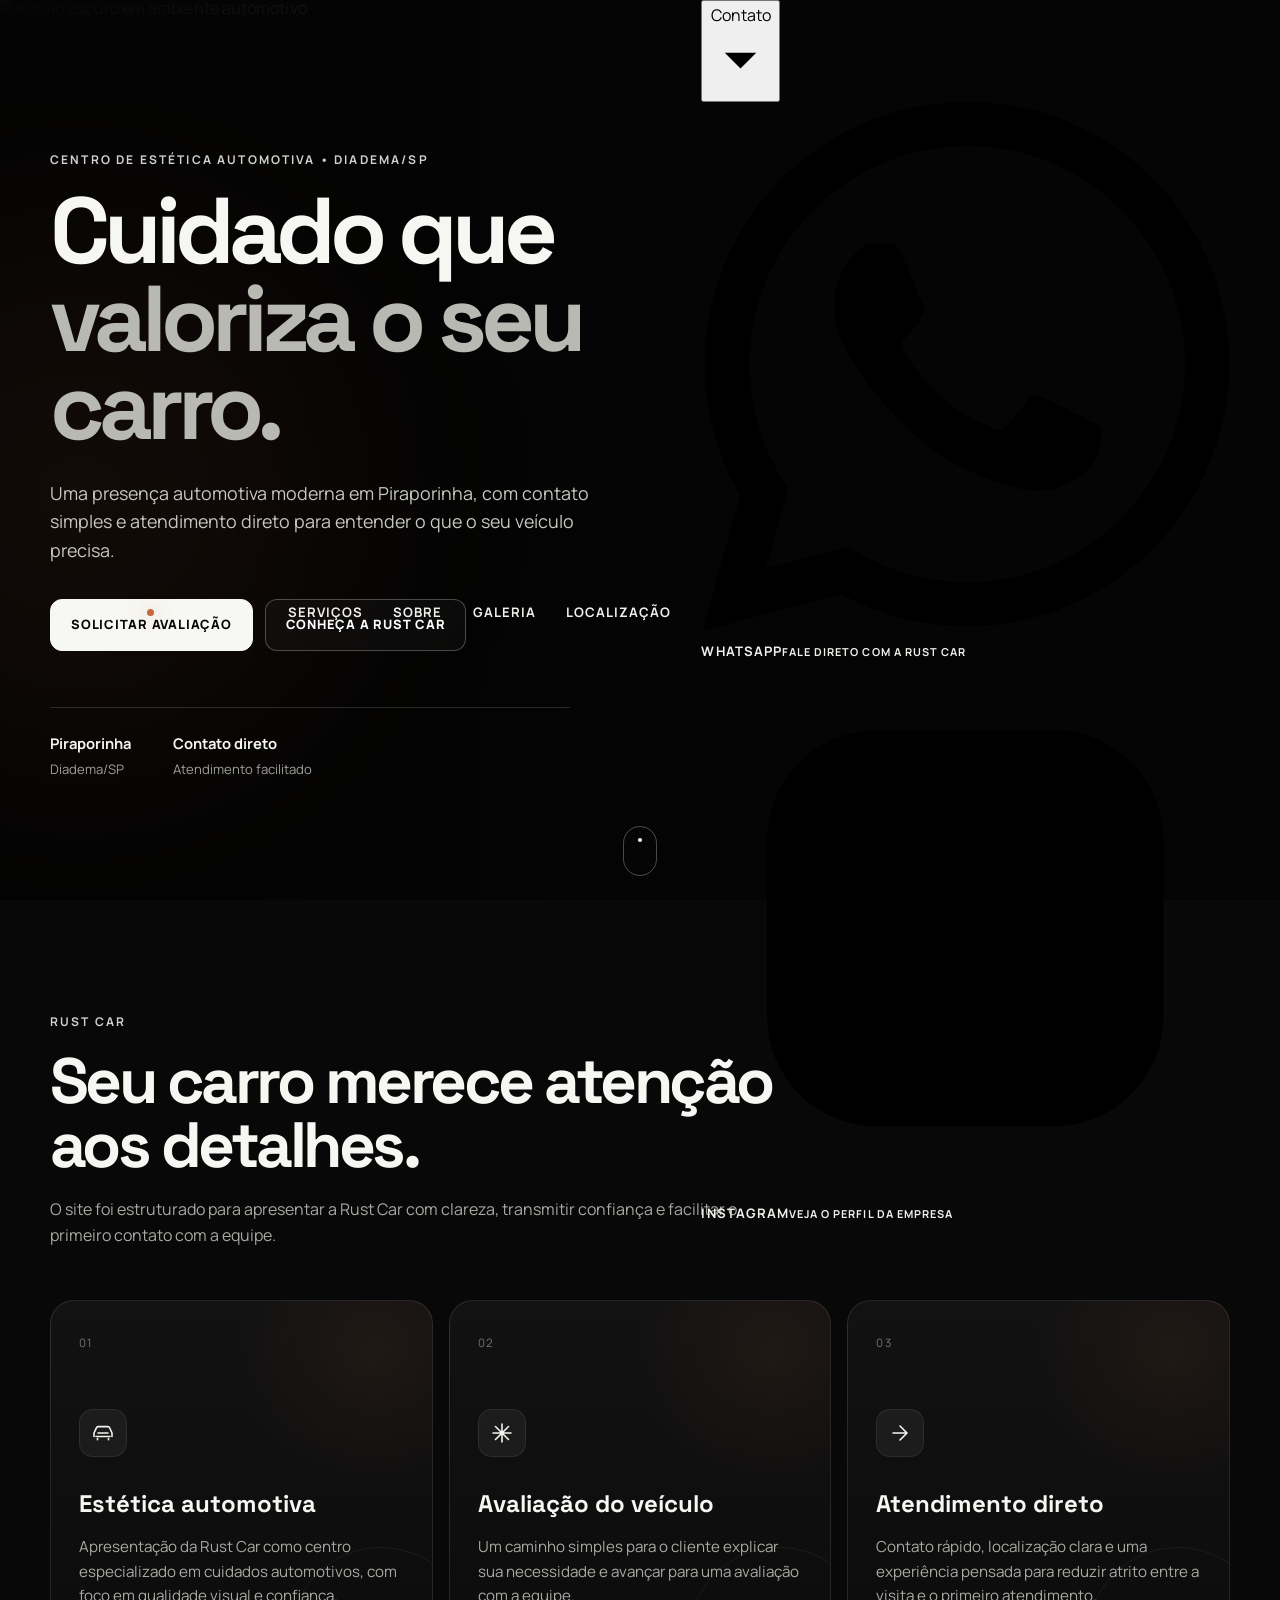
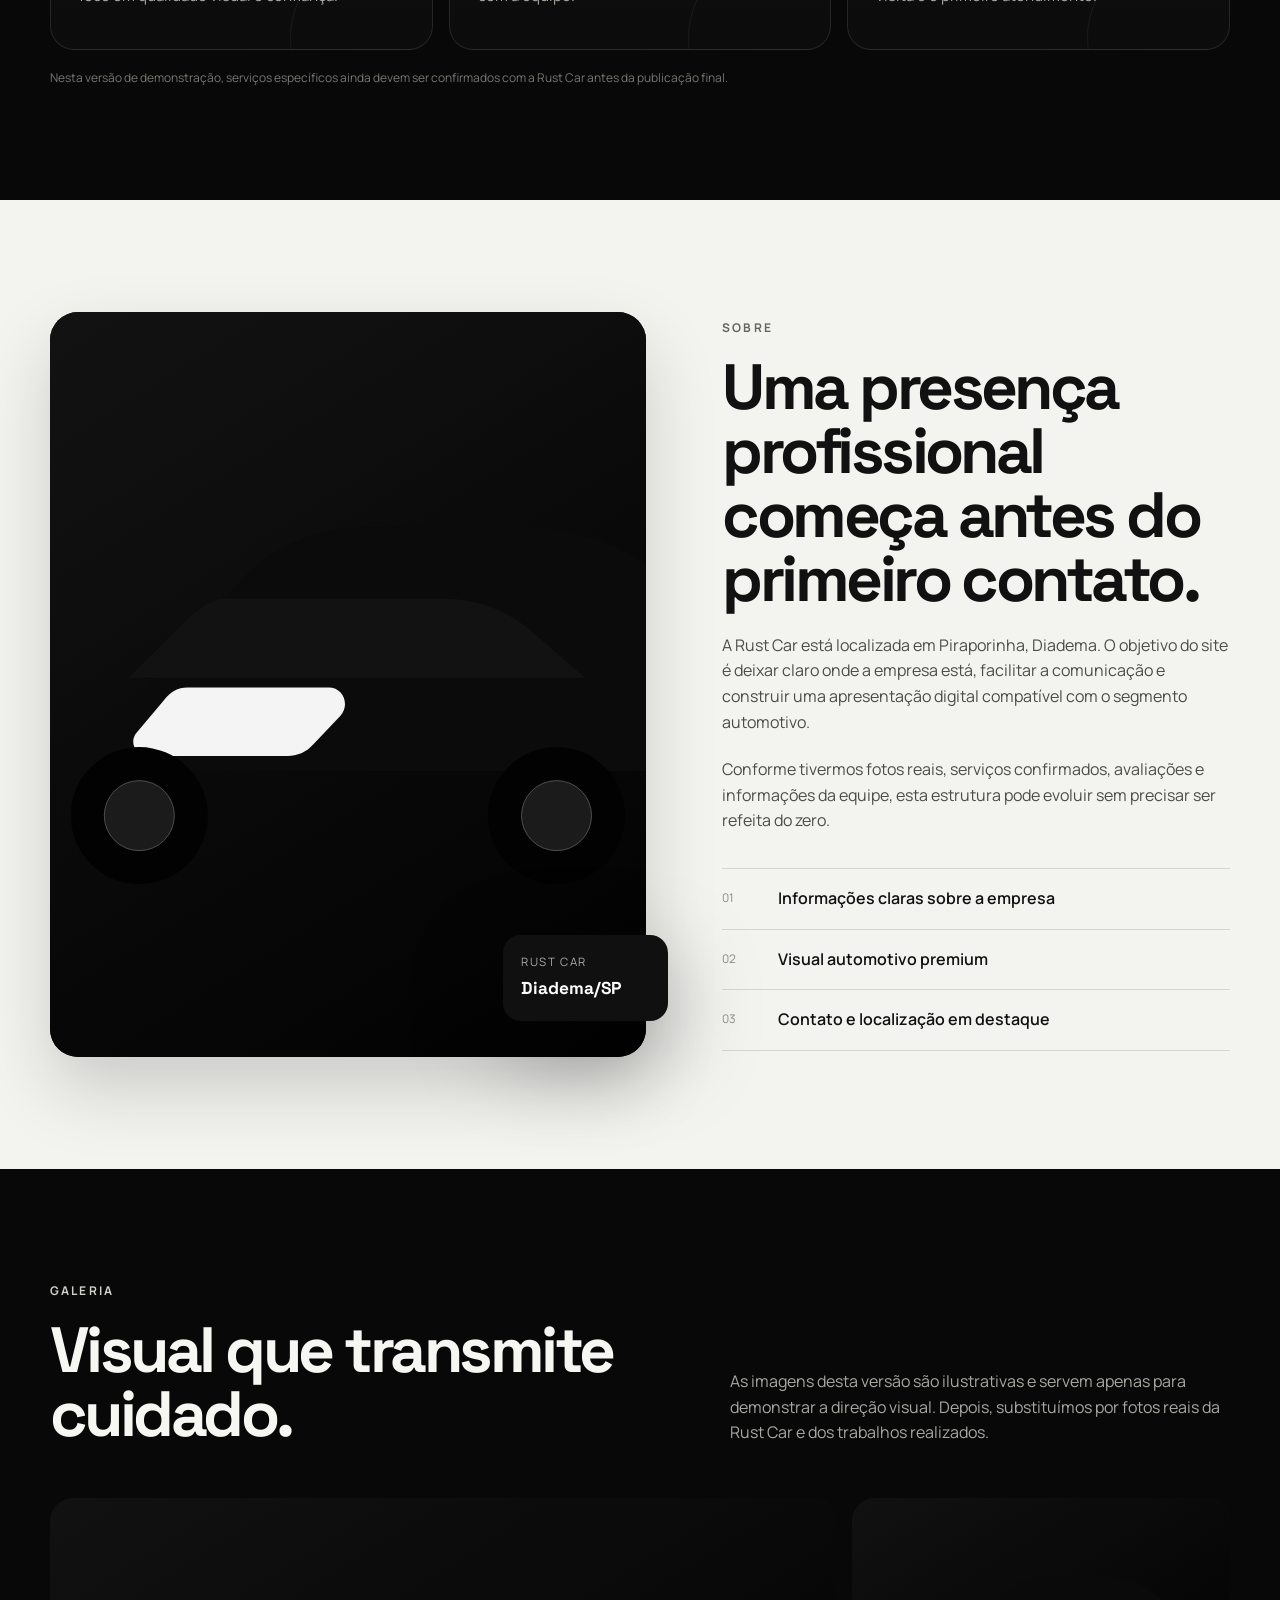
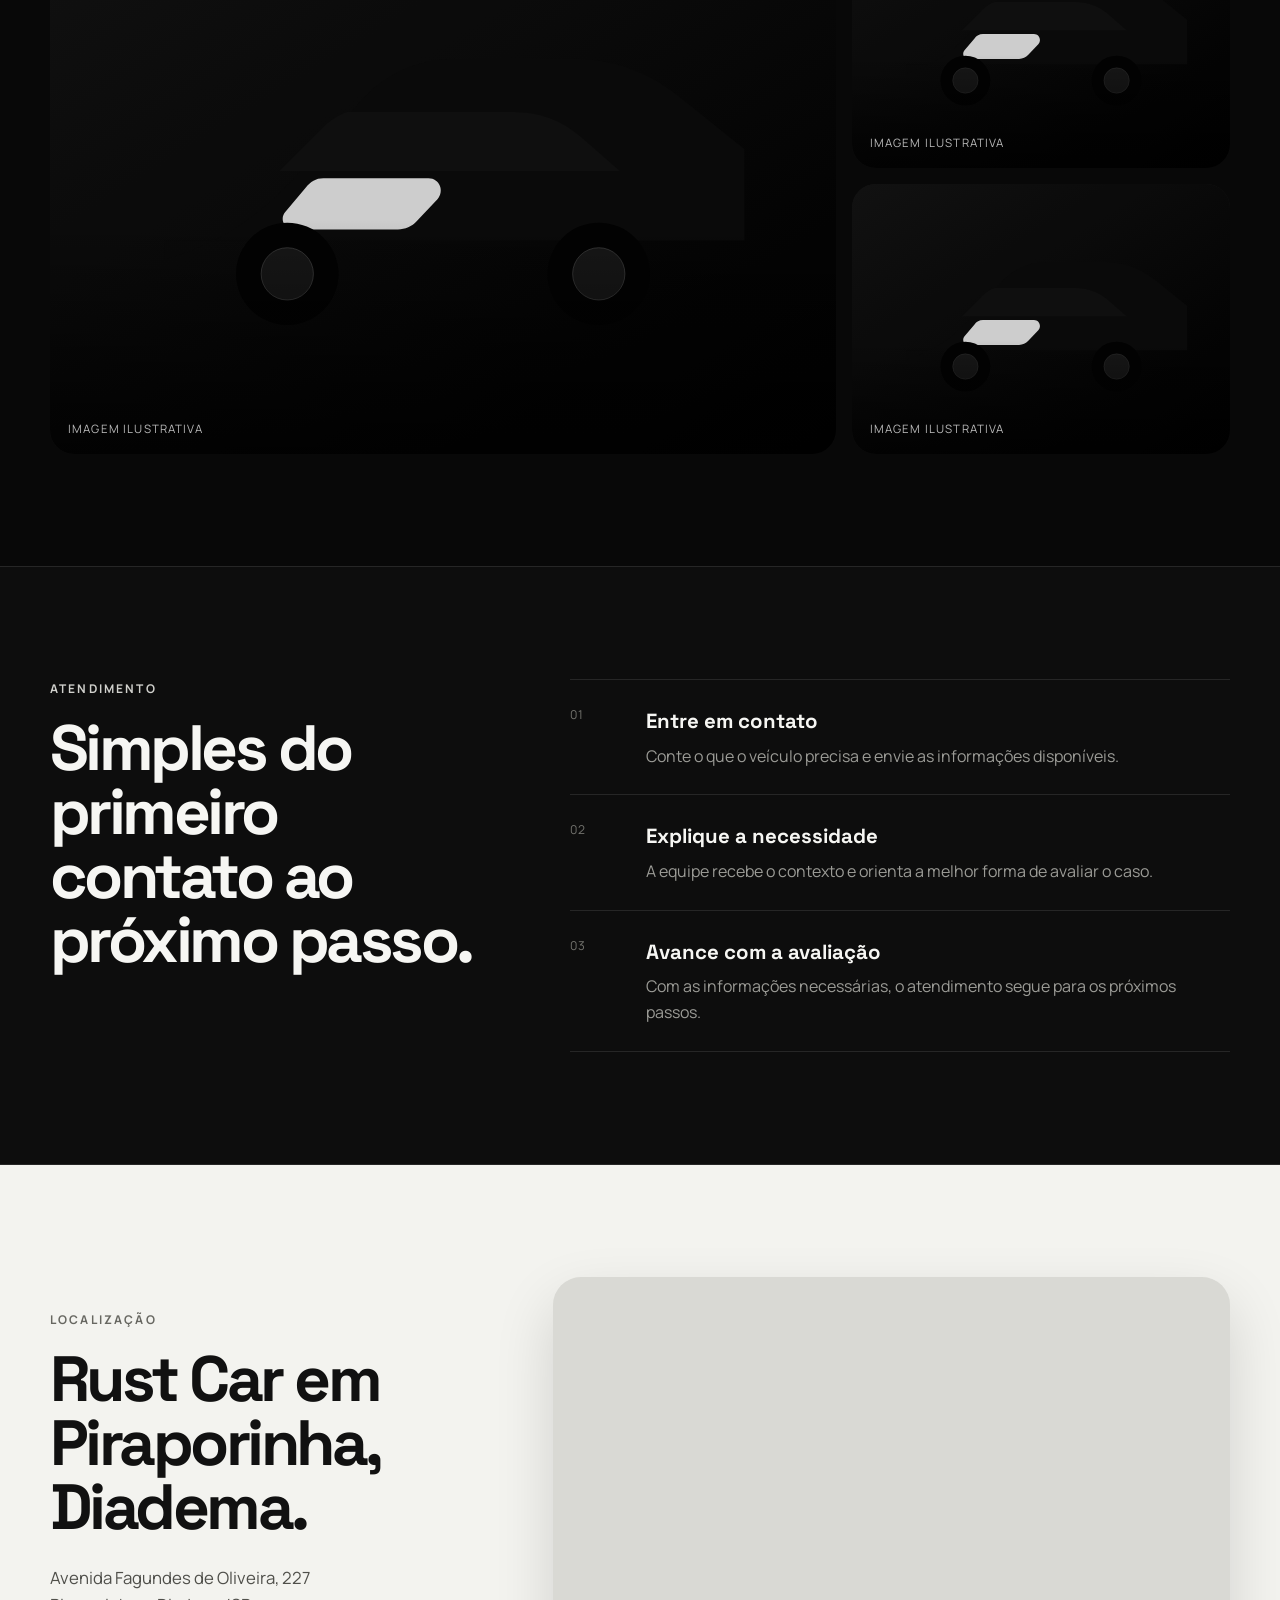
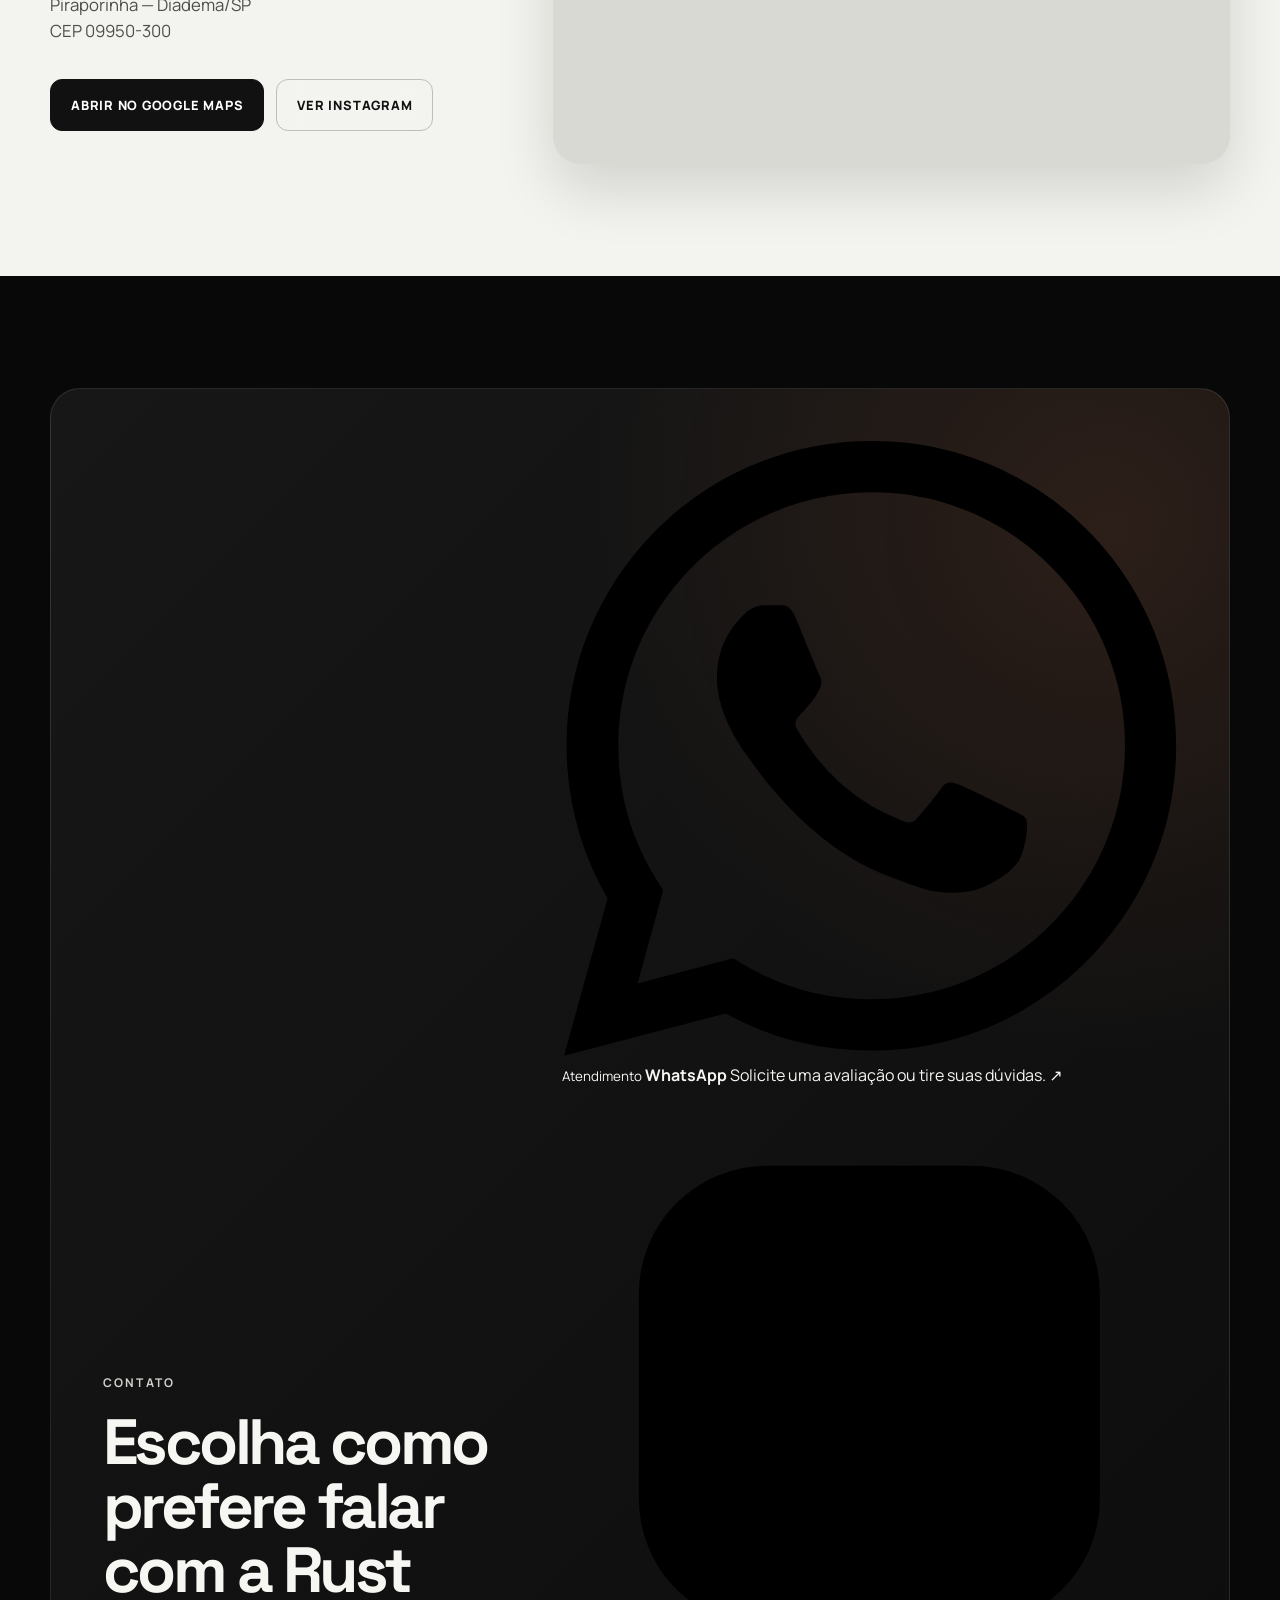
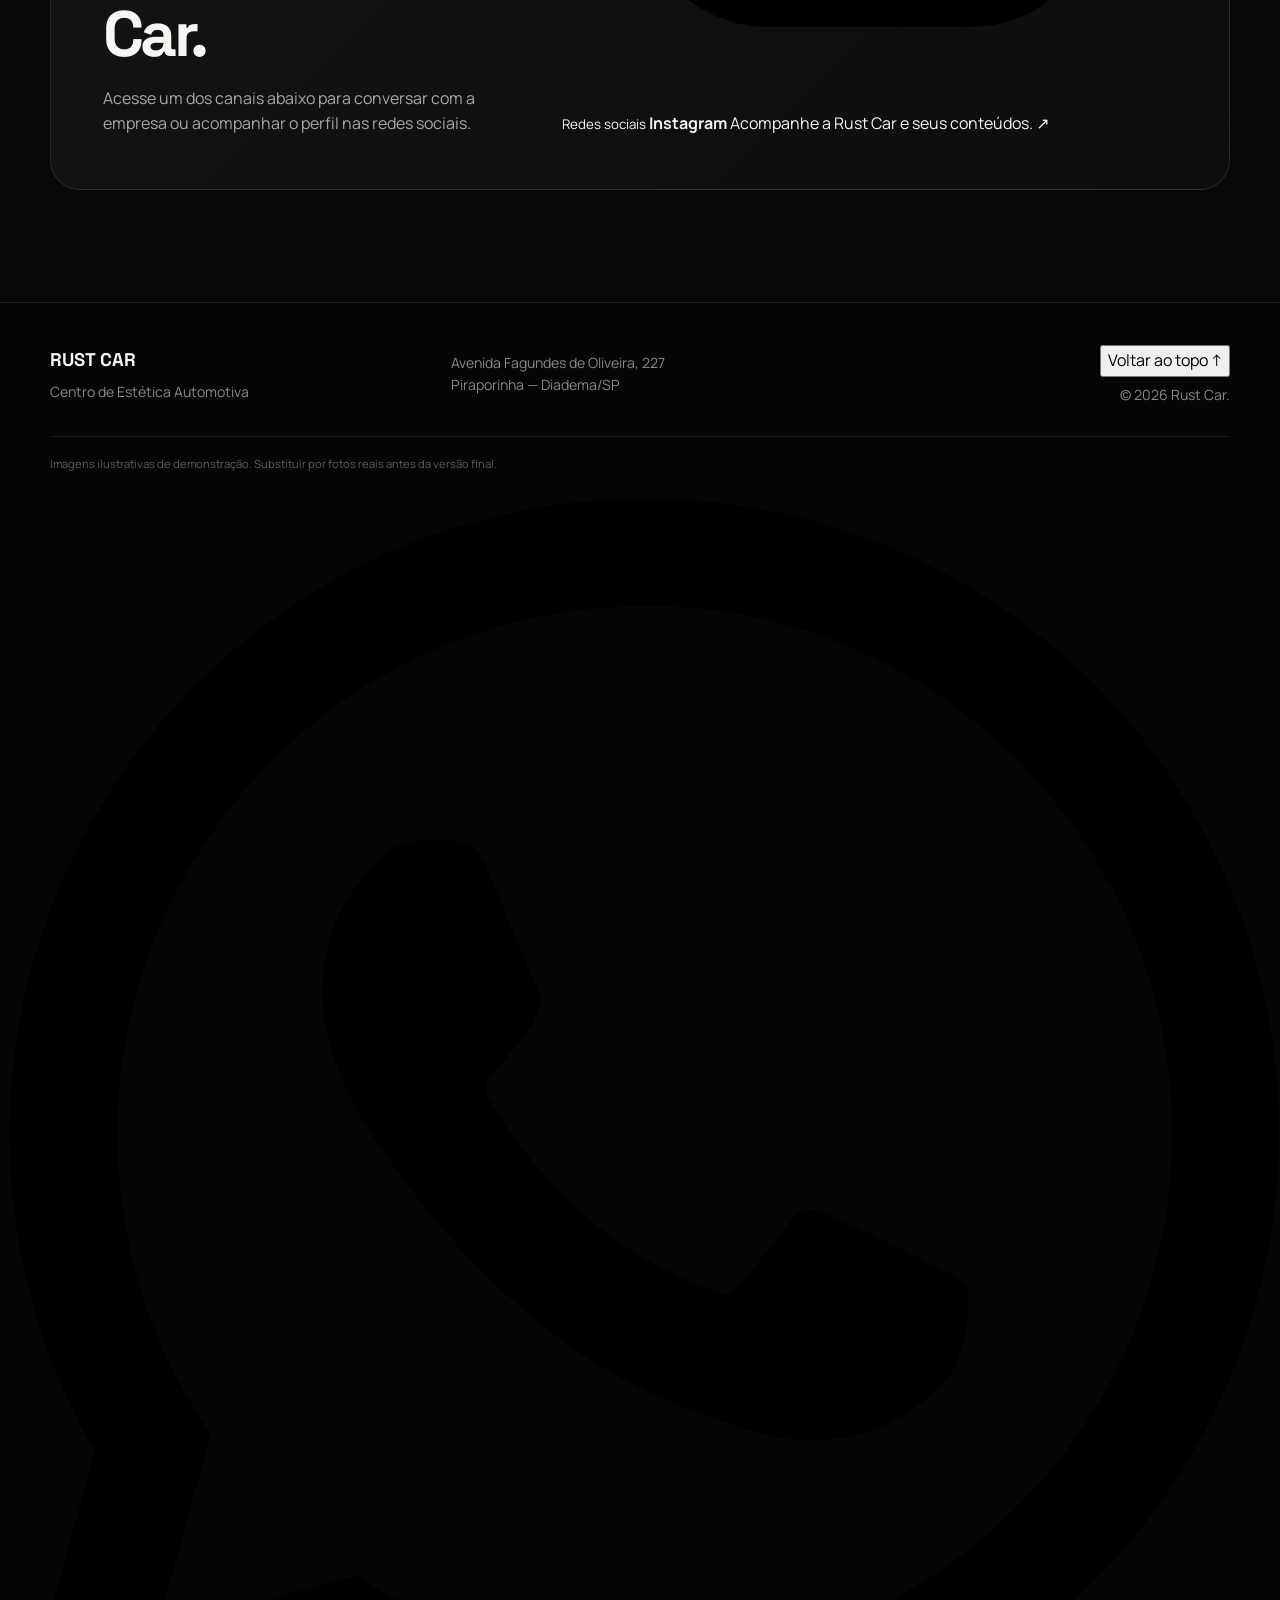
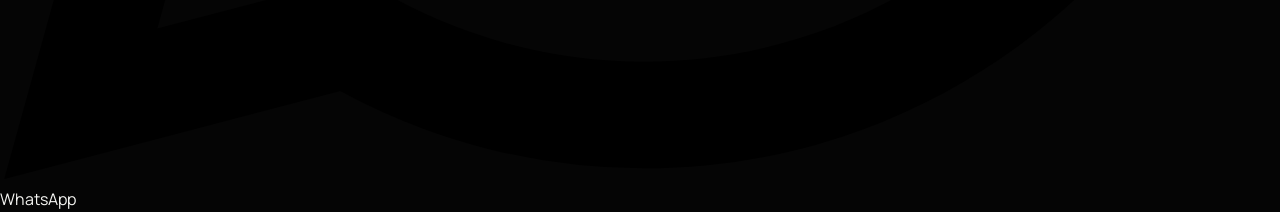
==== commit 411c037c: "Update index.html" ====
--- a/index.html
+++ b/index.html
@@ -67,7 +67,27 @@
         <a href="#sobre">Sobre</a>
         <a href="#galeria">Galeria</a>
         <a href="#localizacao">Localização</a>
-        <a class="nav-cta js-contact" href="#contato">Contato</a>
+
+        <div class="nav-contact">
+          <button class="nav-contact-toggle" type="button" aria-expanded="false" aria-controls="nav-contact-menu">
+            Contato
+            <svg viewBox="0 0 20 20" aria-hidden="true"><path d="m5 7.5 5 5 5-5"/></svg>
+          </button>
+          <div class="nav-contact-menu" id="nav-contact-menu">
+            <a class="nav-contact-item js-whatsapp" href="#contato">
+              <span class="nav-contact-icon whatsapp-icon" aria-hidden="true">
+                <svg viewBox="0 0 24 24"><path d="M20.52 3.48A11.82 11.82 0 0 0 12.08 0C5.52 0 .18 5.34.18 11.9c0 2.1.55 4.15 1.6 5.96L.08 24l6.3-1.65a11.9 11.9 0 0 0 5.69 1.45h.01c6.56 0 11.9-5.34 11.9-11.9 0-3.18-1.23-6.17-3.46-8.42ZM12.08 21.8h-.01a9.85 9.85 0 0 1-5.02-1.38l-.36-.22-3.74.98 1-3.64-.24-.38a9.84 9.84 0 0 1-1.51-5.26c0-5.46 4.44-9.9 9.9-9.9 2.64 0 5.12 1.03 6.98 2.9a9.83 9.83 0 0 1 2.9 7c0 5.46-4.44 9.9-9.9 9.9Zm5.43-7.42c-.3-.15-1.76-.87-2.03-.97-.27-.1-.47-.15-.67.15-.2.3-.77.97-.94 1.17-.17.2-.35.22-.65.07-.3-.15-1.25-.46-2.38-1.47a8.92 8.92 0 0 1-1.65-2.05c-.17-.3-.02-.46.13-.61.13-.13.3-.35.45-.52.15-.18.2-.3.3-.5.1-.2.05-.37-.02-.52-.08-.15-.67-1.61-.92-2.21-.24-.58-.49-.5-.67-.51h-.57c-.2 0-.52.08-.8.37-.27.3-1.04 1.02-1.04 2.48 0 1.46 1.07 2.88 1.22 3.08.15.2 2.1 3.2 5.08 4.49.71.3 1.27.49 1.7.63.72.23 1.36.2 1.88.12.57-.09 1.76-.72 2.01-1.41.25-.7.25-1.3.17-1.42-.07-.13-.27-.2-.57-.35Z"/></svg>
+              </span>
+              <span><strong>WhatsApp</strong><small>Fale direto com a Rust Car</small></span>
+            </a>
+            <a class="nav-contact-item" href="https://www.instagram.com/_rustcar/" target="_blank" rel="noopener noreferrer">
+              <span class="nav-contact-icon" aria-hidden="true">
+                <svg viewBox="0 0 24 24"><rect x="3" y="3" width="18" height="18" rx="5"/><circle cx="12" cy="12" r="4"/><circle cx="17.5" cy="6.5" r="1"/></svg>
+              </span>
+              <span><strong>Instagram</strong><small>Veja o perfil da empresa</small></span>
+            </a>
+          </div>
+        </div>
       </nav>
     </div>
   </header>
@@ -90,7 +110,7 @@
           <p class="hero-text">Uma presença automotiva moderna em Piraporinha, com contato simples e atendimento direto para entender o que o seu veículo precisa.</p>
 
           <div class="hero-actions">
-            <a class="button button-primary js-contact" href="#contato">Solicitar avaliação</a>
+            <a class="button button-primary js-whatsapp" href="#contato">Solicitar avaliação</a>
             <a class="button button-ghost" href="#servicos">Conheça a Rust Car</a>
           </div>
 
@@ -289,15 +309,36 @@
 
     <section class="contact section" id="contato">
       <div class="container contact-panel reveal">
-        <div>
-          <p class="eyebrow">FALE COM A RUST CAR</p>
-          <h2>Explique o que seu veículo precisa.</h2>
-          <p>Entre em contato para solicitar uma avaliação e entender os próximos passos.</p>
-        </div>
-
-        <div class="contact-buttons">
-          <a class="button button-light js-contact" href="https://www.instagram.com/_rustcar/" target="_blank" rel="noopener noreferrer">Chamar no Instagram</a>
-          <a class="contact-link" href="https://www.google.com/maps/search/?api=1&query=Avenida+Fagundes+de+Oliveira+227+Piraporinha+Diadema+SP" target="_blank" rel="noopener noreferrer">Como chegar →</a>
+        <div class="contact-copy">
+          <p class="eyebrow">CONTATO</p>
+          <h2>Escolha como prefere falar com a Rust Car.</h2>
+          <p>Acesse um dos canais abaixo para conversar com a empresa ou acompanhar o perfil nas redes sociais.</p>
+        </div>
+
+        <div class="contact-menu" aria-label="Canais de contato">
+          <a class="contact-option js-whatsapp" href="#contato">
+            <span class="contact-option-icon whatsapp-icon" aria-hidden="true">
+              <svg viewBox="0 0 24 24"><path d="M20.52 3.48A11.82 11.82 0 0 0 12.08 0C5.52 0 .18 5.34.18 11.9c0 2.1.55 4.15 1.6 5.96L.08 24l6.3-1.65a11.9 11.9 0 0 0 5.69 1.45h.01c6.56 0 11.9-5.34 11.9-11.9 0-3.18-1.23-6.17-3.46-8.42ZM12.08 21.8h-.01a9.85 9.85 0 0 1-5.02-1.38l-.36-.22-3.74.98 1-3.64-.24-.38a9.84 9.84 0 0 1-1.51-5.26c0-5.46 4.44-9.9 9.9-9.9 2.64 0 5.12 1.03 6.98 2.9a9.83 9.83 0 0 1 2.9 7c0 5.46-4.44 9.9-9.9 9.9Zm5.43-7.42c-.3-.15-1.76-.87-2.03-.97-.27-.1-.47-.15-.67.15-.2.3-.77.97-.94 1.17-.17.2-.35.22-.65.07-.3-.15-1.25-.46-2.38-1.47a8.92 8.92 0 0 1-1.65-2.05c-.17-.3-.02-.46.13-.61.13-.13.3-.35.45-.52.15-.18.2-.3.3-.5.1-.2.05-.37-.02-.52-.08-.15-.67-1.61-.92-2.21-.24-.58-.49-.5-.67-.51h-.57c-.2 0-.52.08-.8.37-.27.3-1.04 1.02-1.04 2.48 0 1.46 1.07 2.88 1.22 3.08.15.2 2.1 3.2 5.08 4.49.71.3 1.27.49 1.7.63.72.23 1.36.2 1.88.12.57-.09 1.76-.72 2.01-1.41.25-.7.25-1.3.17-1.42-.07-.13-.27-.2-.57-.35Z"/></svg>
+            </span>
+            <span class="contact-option-copy">
+              <small>Atendimento</small>
+              <strong>WhatsApp</strong>
+              <span>Solicite uma avaliação ou tire suas dúvidas.</span>
+            </span>
+            <span class="contact-option-arrow" aria-hidden="true">↗</span>
+          </a>
+
+          <a class="contact-option" href="https://www.instagram.com/_rustcar/" target="_blank" rel="noopener noreferrer">
+            <span class="contact-option-icon" aria-hidden="true">
+              <svg viewBox="0 0 24 24"><rect x="3" y="3" width="18" height="18" rx="5"/><circle cx="12" cy="12" r="4"/><circle cx="17.5" cy="6.5" r="1"/></svg>
+            </span>
+            <span class="contact-option-copy">
+              <small>Redes sociais</small>
+              <strong>Instagram</strong>
+              <span>Acompanhe a Rust Car e seus conteúdos.</span>
+            </span>
+            <span class="contact-option-arrow" aria-hidden="true">↗</span>
+          </a>
         </div>
       </div>
     </section>
@@ -313,13 +354,19 @@
         <p>Avenida Fagundes de Oliveira, 227<br />Piraporinha — Diadema/SP</p>
       </div>
       <div class="footer-end">
-        <a href="#topo">Voltar ao topo ↑</a>
+        <button class="back-to-top" id="back-to-top" type="button">Voltar ao topo ↑</button>
         <p>© <span id="current-year"></span> Rust Car.</p>
       </div>
     </div>
     <div class="container image-credit">Imagens ilustrativas de demonstração. Substituir por fotos reais antes da versão final.</div>
   </footer>
 
+
+  <a class="whatsapp-float js-whatsapp" href="#contato" aria-label="Falar com a Rust Car pelo WhatsApp">
+    <svg viewBox="0 0 24 24" aria-hidden="true"><path d="M20.52 3.48A11.82 11.82 0 0 0 12.08 0C5.52 0 .18 5.34.18 11.9c0 2.1.55 4.15 1.6 5.96L.08 24l6.3-1.65a11.9 11.9 0 0 0 5.69 1.45h.01c6.56 0 11.9-5.34 11.9-11.9 0-3.18-1.23-6.17-3.46-8.42ZM12.08 21.8h-.01a9.85 9.85 0 0 1-5.02-1.38l-.36-.22-3.74.98 1-3.64-.24-.38a9.84 9.84 0 0 1-1.51-5.26c0-5.46 4.44-9.9 9.9-9.9 2.64 0 5.12 1.03 6.98 2.9a9.83 9.83 0 0 1 2.9 7c0 5.46-4.44 9.9-9.9 9.9Zm5.43-7.42c-.3-.15-1.76-.87-2.03-.97-.27-.1-.47-.15-.67.15-.2.3-.77.97-.94 1.17-.17.2-.35.22-.65.07-.3-.15-1.25-.46-2.38-1.47a8.92 8.92 0 0 1-1.65-2.05c-.17-.3-.02-.46.13-.61.13-.13.3-.35.45-.52.15-.18.2-.3.3-.5.1-.2.05-.37-.02-.52-.08-.15-.67-1.61-.92-2.21-.24-.58-.49-.5-.67-.51h-.57c-.2 0-.52.08-.8.37-.27.3-1.04 1.02-1.04 2.48 0 1.46 1.07 2.88 1.22 3.08.15.2 2.1 3.2 5.08 4.49.71.3 1.27.49 1.7.63.72.23 1.36.2 1.88.12.57-.09 1.76-.72 2.01-1.41.25-.7.25-1.3.17-1.42-.07-.13-.27-.2-.57-.35Z"/></svg>
+    <span>WhatsApp</span>
+  </a>
+
   <script src="script.js"></script>
 </body>
 </html>
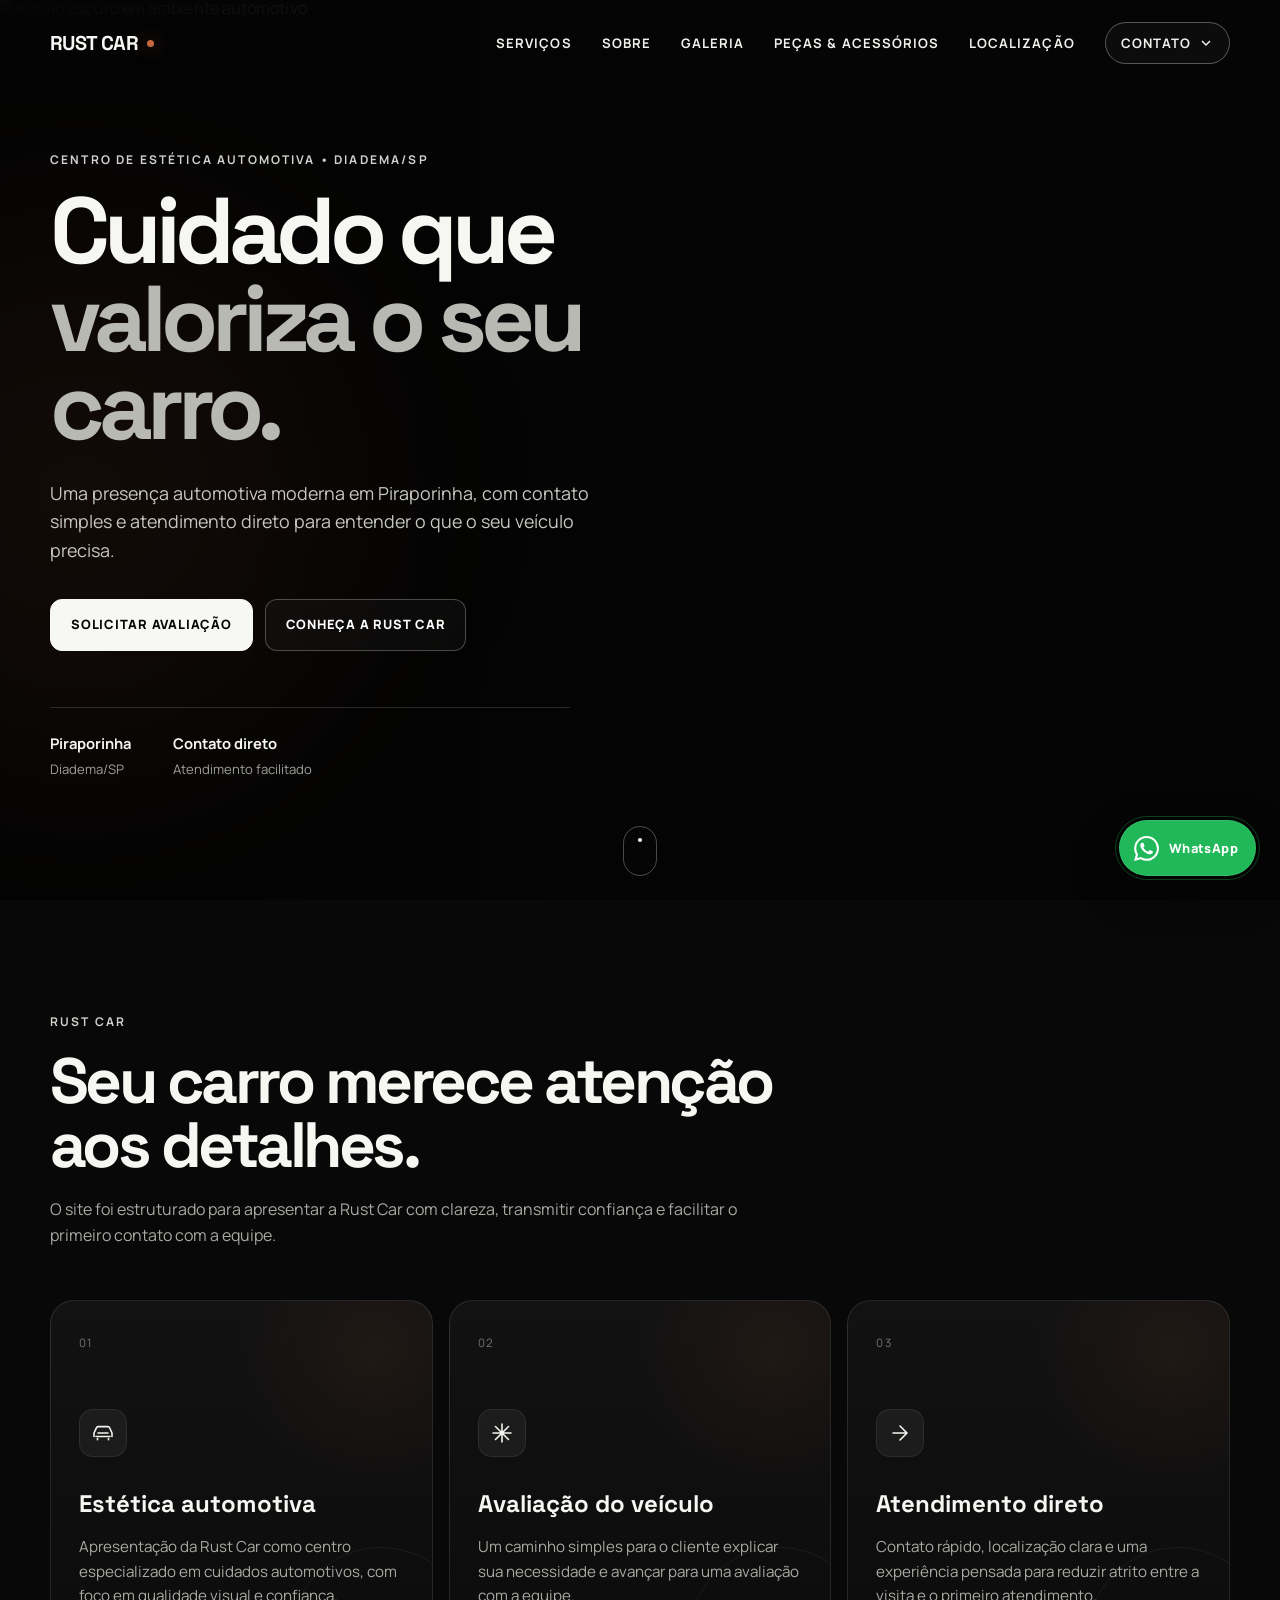
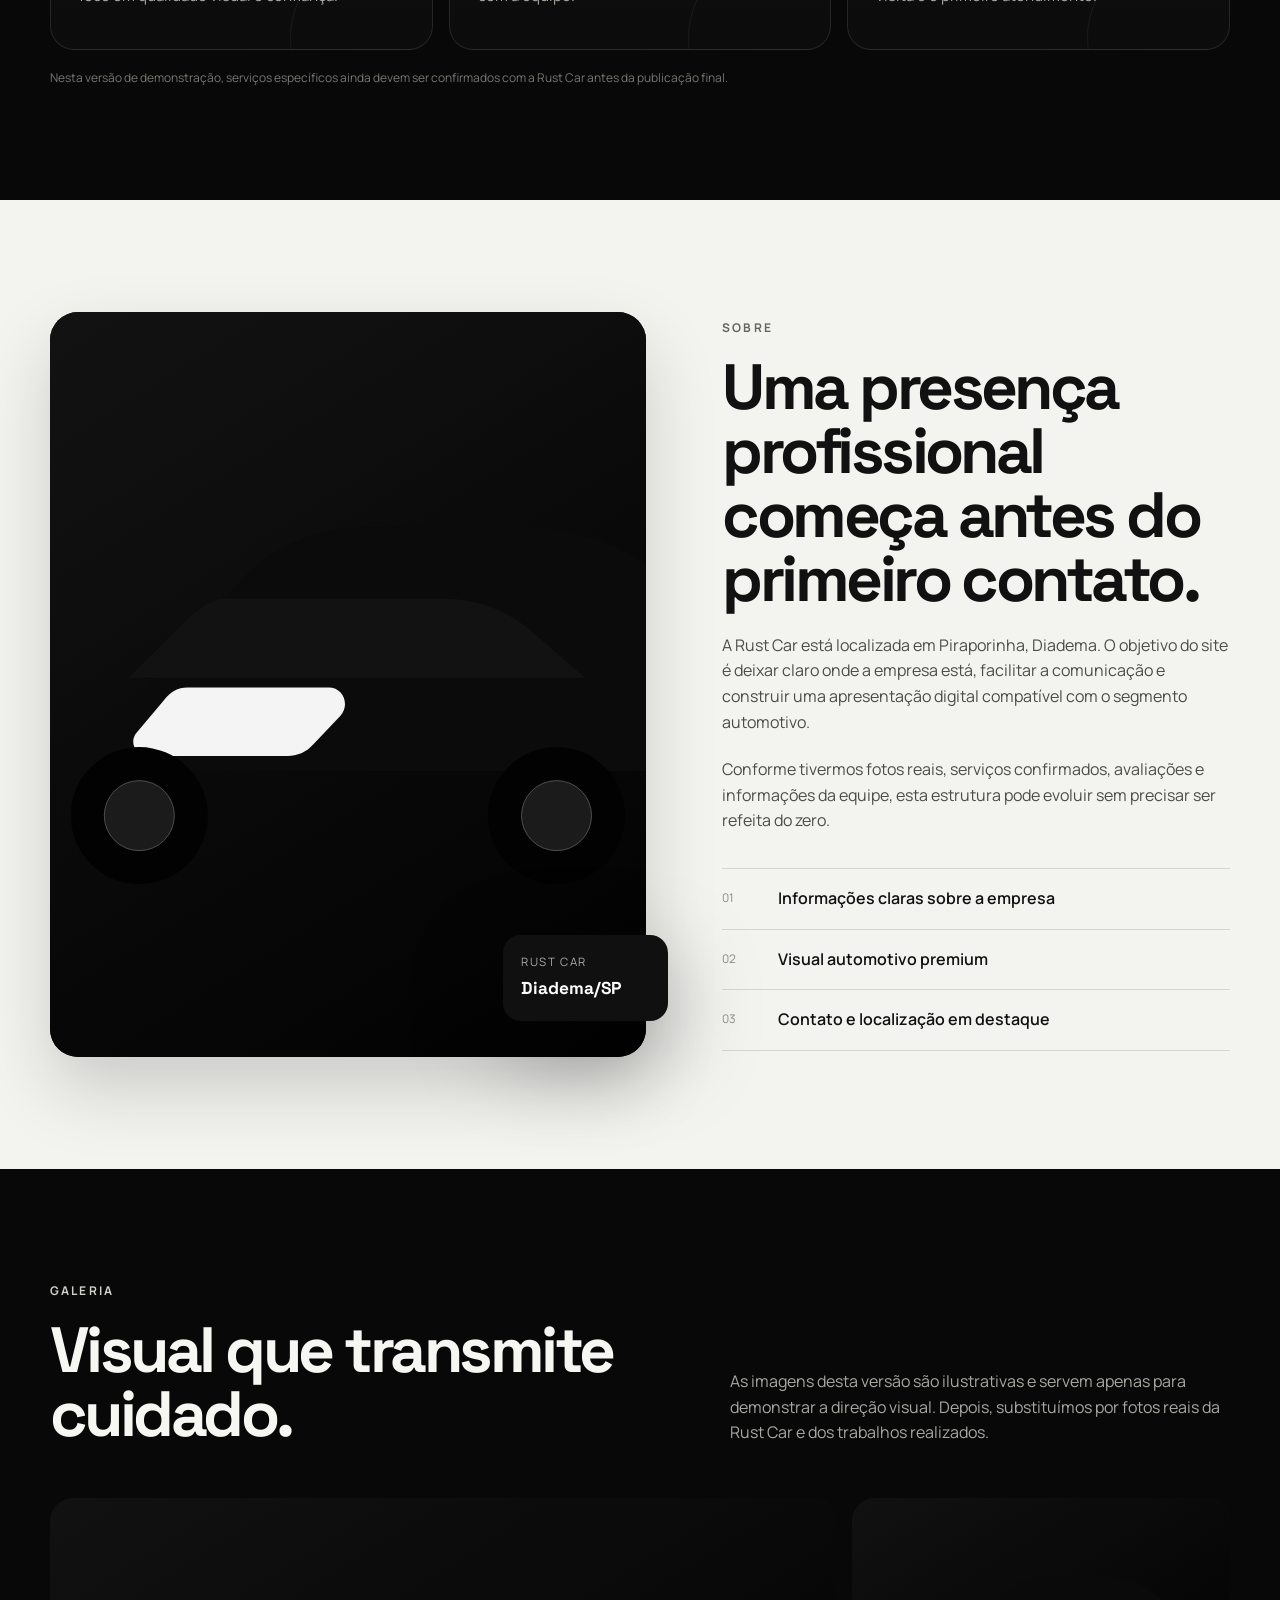
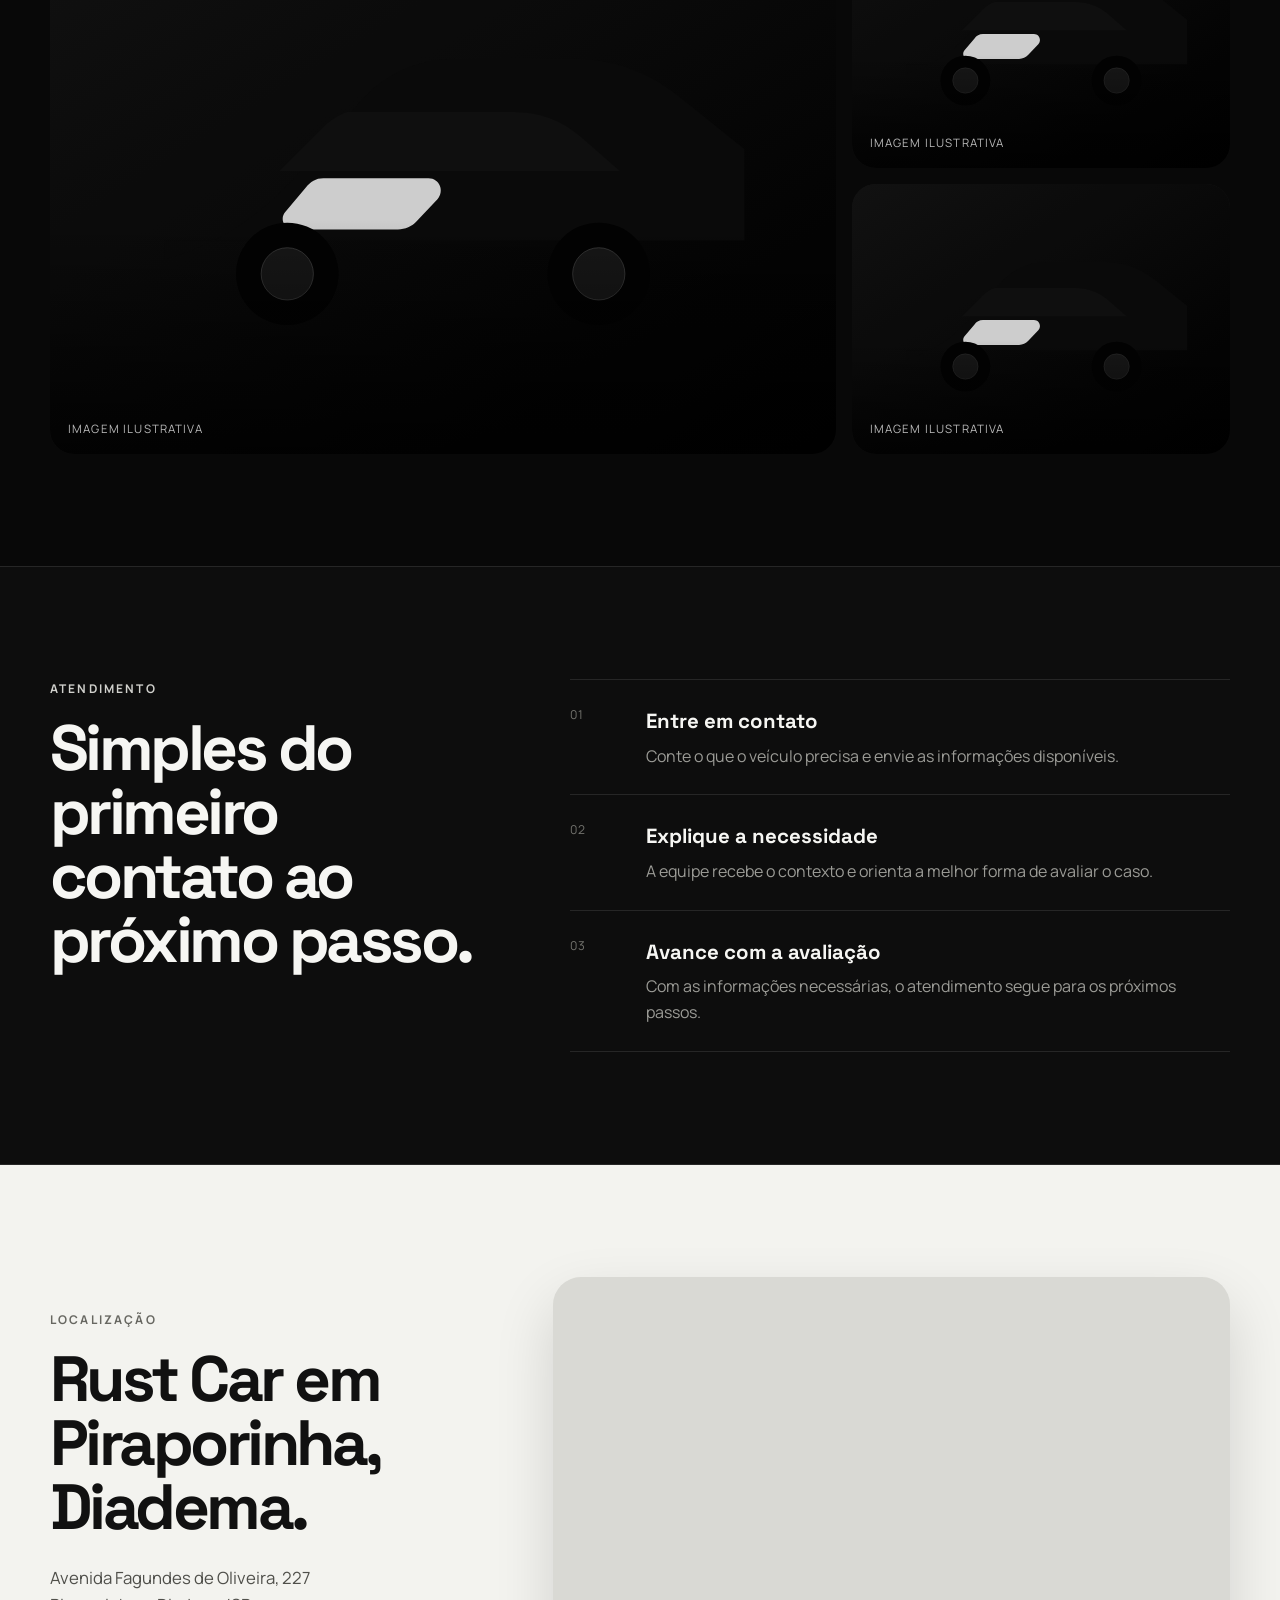
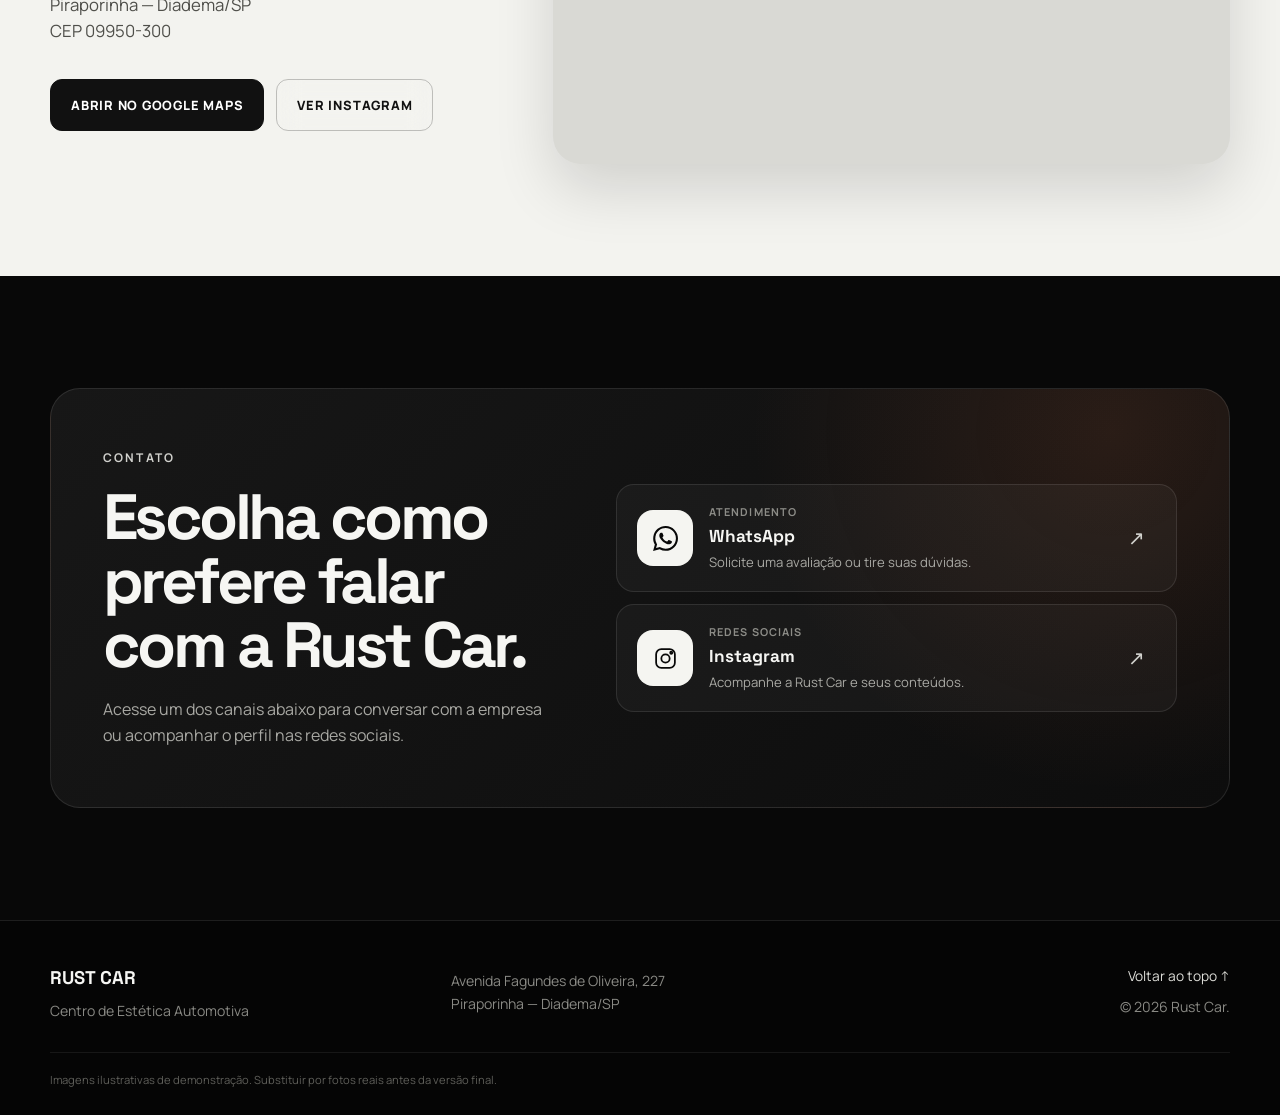
==== commit e0263b30: "Add parts catalog link to main navigation" ====
--- a/index.html
+++ b/index.html
@@ -66,6 +66,7 @@
         <a href="#servicos">Serviços</a>
         <a href="#sobre">Sobre</a>
         <a href="#galeria">Galeria</a>
+        <a href="produtos.html">Peças & Acessórios</a>
         <a href="#localizacao">Localização</a>
 
         <div class="nav-contact">
--- a/styles.css
+++ b/styles.css
@@ -157,6 +157,123 @@
   border-radius: 999px;
 }
 
+.nav-contact {
+  position: relative;
+}
+
+.nav-contact-toggle {
+  display: inline-flex;
+  align-items: center;
+  gap: 7px;
+  min-height: 42px;
+  padding: 0 15px;
+  border: 1px solid rgba(255, 255, 255, 0.3);
+  border-radius: 999px;
+  color: #f0f0ed;
+  background: rgba(255, 255, 255, 0.03);
+  font-size: 0.82rem;
+  font-weight: 700;
+  letter-spacing: 0.08em;
+  text-transform: uppercase;
+  cursor: pointer;
+}
+
+.nav-contact-toggle svg {
+  width: 16px;
+  height: 16px;
+  fill: none;
+  stroke: currentColor;
+  stroke-width: 1.8;
+  transition: transform 0.2s ease;
+}
+
+.nav-contact.is-open .nav-contact-toggle svg {
+  transform: rotate(180deg);
+}
+
+.nav-contact-menu {
+  position: absolute;
+  top: calc(100% + 12px);
+  right: 0;
+  width: 310px;
+  padding: 10px;
+  border: 1px solid var(--line);
+  border-radius: 18px;
+  background: rgba(12, 12, 12, 0.98);
+  box-shadow: 0 24px 70px rgba(0, 0, 0, 0.42);
+  backdrop-filter: blur(18px);
+  opacity: 0;
+  visibility: hidden;
+  transform: translateY(-8px);
+  transition: opacity 0.18s ease, transform 0.18s ease, visibility 0.18s ease;
+}
+
+.nav-contact.is-open .nav-contact-menu {
+  opacity: 1;
+  visibility: visible;
+  transform: translateY(0);
+}
+
+.nav .nav-contact-item {
+  display: grid;
+  grid-template-columns: 42px 1fr;
+  gap: 12px;
+  align-items: center;
+  padding: 12px;
+  border-radius: 12px;
+  text-transform: none;
+  letter-spacing: 0;
+}
+
+.nav .nav-contact-item::after {
+  display: none !important;
+}
+
+.nav-contact-item:hover {
+  background: rgba(255, 255, 255, 0.06);
+}
+
+.nav-contact-icon {
+  width: 42px;
+  height: 42px;
+  display: grid;
+  place-items: center;
+  border-radius: 12px;
+  color: #fff;
+  background: rgba(255, 255, 255, 0.06);
+}
+
+.nav-contact-icon svg {
+  width: 21px;
+  height: 21px;
+  fill: none;
+  stroke: currentColor;
+  stroke-width: 1.7;
+}
+
+.nav-contact-icon.whatsapp-icon svg,
+.whatsapp-icon svg {
+  fill: currentColor;
+  stroke: none;
+}
+
+.nav-contact-item strong,
+.nav-contact-item small {
+  display: block;
+}
+
+.nav-contact-item strong {
+  font-size: 0.9rem;
+  color: #fff;
+}
+
+.nav-contact-item small {
+  margin-top: 2px;
+  color: #8f8f8a;
+  font-size: 0.73rem;
+  font-weight: 500;
+}
+
 .menu-button {
   display: none;
   width: 44px;
@@ -728,12 +845,12 @@
 }
 
 .contact-panel {
-  min-height: 370px;
+  min-height: 420px;
   padding: 52px;
-  display: flex;
-  align-items: flex-end;
-  justify-content: space-between;
-  gap: 40px;
+  display: grid;
+  grid-template-columns: 0.9fr 1.1fr;
+  align-items: center;
+  gap: 54px;
   border-radius: 30px;
   background:
     radial-gradient(circle at 90% 10%, rgba(199, 103, 61, 0.14), transparent 32%),
@@ -742,32 +859,93 @@
   overflow: hidden;
 }
 
-.contact-panel > div:first-child {
-  width: min(680px, 100%);
-}
-
-.contact-panel > div:first-child > p:last-child {
-  width: min(560px, 100%);
+.contact-copy {
+  width: min(590px, 100%);
+}
+
+.contact-copy > p:last-child {
+  width: min(540px, 100%);
   margin: 20px 0 0;
-}
-
-.contact-buttons {
-  display: grid;
-  justify-items: start;
-  gap: 18px;
-  min-width: 220px;
-}
-
-.button-light {
-  color: #090909;
-  background: #f6f6f3;
-  border-color: #f6f6f3;
-}
-
-.contact-link {
-  color: #b9b9b4;
-  font-size: 0.9rem;
-  font-weight: 600;
+  color: #a9a9a4;
+}
+
+.contact-menu {
+  display: grid;
+  gap: 12px;
+}
+
+.contact-option {
+  display: grid;
+  grid-template-columns: 56px 1fr 28px;
+  align-items: center;
+  gap: 16px;
+  min-height: 104px;
+  padding: 18px 20px;
+  border: 1px solid rgba(255, 255, 255, 0.1);
+  border-radius: 18px;
+  background: rgba(255, 255, 255, 0.035);
+  transition: transform 0.2s ease, background 0.2s ease, border-color 0.2s ease;
+}
+
+.contact-option:hover {
+  transform: translateY(-2px);
+  background: rgba(255, 255, 255, 0.07);
+  border-color: rgba(255, 255, 255, 0.18);
+}
+
+.contact-option-icon {
+  width: 56px;
+  height: 56px;
+  display: grid;
+  place-items: center;
+  border-radius: 16px;
+  background: #f5f5f1;
+  color: #080808;
+}
+
+.contact-option-icon svg {
+  width: 25px;
+  height: 25px;
+  fill: none;
+  stroke: currentColor;
+  stroke-width: 1.7;
+}
+
+.contact-option-icon.whatsapp-icon svg {
+  fill: currentColor;
+  stroke: none;
+}
+
+.contact-option-copy {
+  display: grid;
+  gap: 2px;
+}
+
+.contact-option-copy small {
+  color: #8c8c87;
+  font-size: 0.68rem;
+  font-weight: 700;
+  letter-spacing: 0.1em;
+  text-transform: uppercase;
+}
+
+.contact-option-copy strong {
+  font-family: "Space Grotesk", sans-serif;
+  font-size: 1.08rem;
+}
+
+.contact-option-copy span {
+  color: #a9a9a4;
+  font-size: 0.82rem;
+}
+
+.contact-option-arrow {
+  color: #d2d2ce;
+  font-size: 1.25rem;
+}
+
+.js-whatsapp.is-pending {
+  cursor: pointer;
 }
 
 /* FOOTER */
@@ -798,9 +976,18 @@
   text-align: right;
 }
 
-.footer-end a {
+.back-to-top {
+  padding: 0;
+  border: 0;
   color: #deded9;
+  background: transparent;
+  font: inherit;
   font-size: 0.86rem;
+  cursor: pointer;
+}
+
+.back-to-top:hover {
+  color: #fff;
 }
 
 .image-credit {
@@ -809,6 +996,46 @@
   border-top: 1px solid rgba(255, 255, 255, 0.07);
   color: #5f5f5a;
   font-size: 0.7rem;
+}
+
+/* FLOATING WHATSAPP */
+.whatsapp-float {
+  position: fixed;
+  right: 24px;
+  bottom: 24px;
+  z-index: 120;
+  min-height: 56px;
+  display: inline-flex;
+  align-items: center;
+  gap: 10px;
+  padding: 0 18px 0 15px;
+  border-radius: 999px;
+  color: #fff;
+  background: #20b858;
+  box-shadow: 0 18px 44px rgba(0, 0, 0, 0.34), 0 0 0 1px rgba(255, 255, 255, 0.08) inset;
+  font-size: 0.8rem;
+  font-weight: 800;
+  letter-spacing: 0.03em;
+  transition: transform 0.2s ease, background 0.2s ease;
+}
+
+.whatsapp-float:hover {
+  transform: translateY(-3px);
+  background: #24c661;
+}
+
+.whatsapp-float svg {
+  width: 25px;
+  height: 25px;
+  fill: currentColor;
+}
+
+.whatsapp-float.is-pending::after {
+  content: "";
+  position: absolute;
+  inset: -4px;
+  border: 1px solid rgba(32, 184, 88, 0.34);
+  border-radius: inherit;
 }
 
 /* IMAGE FALLBACK */
@@ -881,6 +1108,44 @@
     padding-inline: 12px !important;
   }
 
+  .nav-contact {
+    width: 100%;
+  }
+
+  .nav-contact-toggle {
+    width: 100%;
+    min-height: 48px;
+    justify-content: space-between;
+    border-radius: 12px;
+    padding: 0 12px;
+  }
+
+  .nav-contact-menu {
+    position: static;
+    width: 100%;
+    max-height: 0;
+    margin-top: 0;
+    padding: 0;
+    border: 0;
+    border-radius: 14px;
+    background: transparent;
+    box-shadow: none;
+    opacity: 1;
+    visibility: visible;
+    overflow: hidden;
+    transform: none;
+    transition: max-height 0.25s ease, margin-top 0.25s ease;
+  }
+
+  .nav-contact.is-open .nav-contact-menu {
+    max-height: 190px;
+    margin-top: 8px;
+  }
+
+  .nav .nav-contact-item {
+    padding: 11px 8px;
+  }
+
   .hero-overlay {
     background:
       linear-gradient(90deg, rgba(4, 4, 4, 0.95) 0%, rgba(4, 4, 4, 0.76) 60%, rgba(4, 4, 4, 0.35) 100%),
@@ -914,8 +1179,8 @@
   }
 
   .contact-panel {
+    grid-template-columns: 1fr;
     align-items: flex-start;
-    flex-direction: column;
   }
 }
 
@@ -1034,8 +1299,33 @@
     padding: 30px 24px;
   }
 
-  .contact-buttons {
+  .contact-menu {
     width: 100%;
+  }
+
+  .contact-option {
+    grid-template-columns: 50px 1fr 22px;
+    min-height: 94px;
+    padding: 16px;
+  }
+
+  .contact-option-icon {
+    width: 50px;
+    height: 50px;
+  }
+
+  .whatsapp-float {
+    right: 16px;
+    bottom: 16px;
+    width: 56px;
+    height: 56px;
+    min-height: 56px;
+    padding: 0;
+    justify-content: center;
+  }
+
+  .whatsapp-float span {
+    display: none;
   }
 
   .footer-grid {
